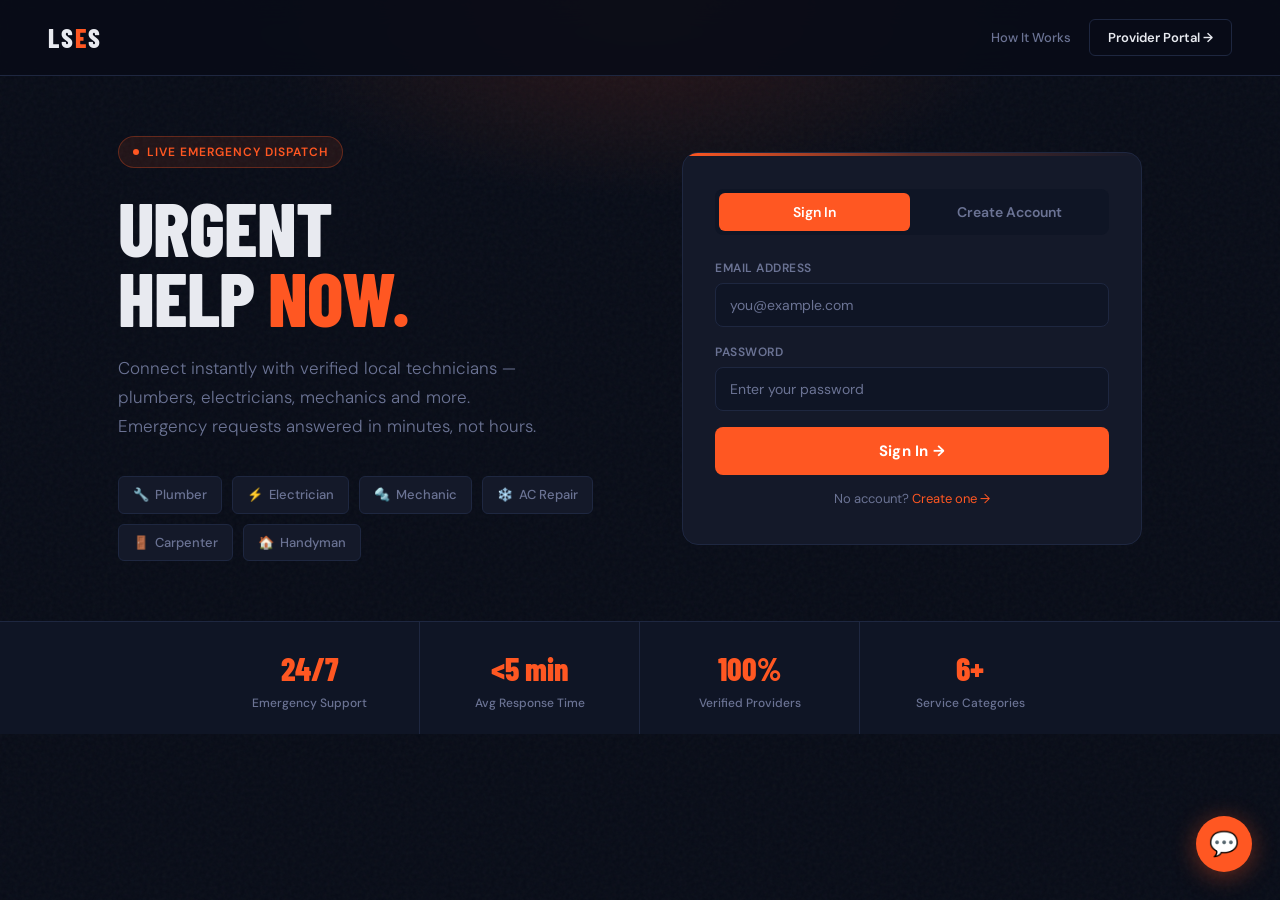
==== frontend/emergency.html @ 296aa140 "Initial commit -LSES project" ====
<!DOCTYPE html>
<html lang="en">
<head>
<meta charset="UTF-8"/>
<meta name="viewport" content="width=device-width, initial-scale=1.0"/>
<title>Emergency Request — LSES</title>
<link rel="stylesheet" href="css/style.css"/>
</head>
<body>
<div class="glow-orange"></div>
<div id="toast-container"></div>

<!-- NAV -->
<nav class="navbar">
  <a href="index.html" class="logo">LS<span>E</span>S</a>
  <div class="nav-links">
    <div class="user-chip">
      <div class="user-avatar" id="user-avatar">U</div>
      <span id="user-name-display">User</span>
      <button class="logout-btn" onclick="logout()">Sign out</button>
    </div>
  </div>
</nav>

<!-- MAIN -->
<div class="page">
  <div class="page-header">
    <div class="page-title">Emergency <span>Dashboard</span></div>
    <div class="page-sub">Submit a new service request or track your existing one in real-time.</div>
  </div>

  <div class="grid-2">

    <!-- ── RAISE REQUEST ── -->
    <div class="card">
      <div class="card-title">
        <div class="card-icon">🚨</div>
        Raise Emergency Request
      </div>

      <div class="form-group">
        <label>Your Name</label>
        <input type="text" id="req-name" placeholder="Full name"/>
      </div>
      <div class="form-group">
        <label>Phone Number</label>
        <input type="tel" id="req-phone" placeholder="10-digit mobile number" maxlength="10"/>
      </div>
      <div class="form-group">
        <label>Service Type</label>
        <select id="req-service">
          <option value="">— Select service needed —</option>
          <option value="Plumber">🔧 Plumber</option>
          <option value="Electrician">⚡ Electrician</option>
          <option value="Mechanic">🔩 Mechanic</option>
          <option value="AC Repair">❄️ AC Repair</option>
          <option value="Carpenter">🚪 Carpenter</option>
          <option value="Handyman">🏠 Handyman</option>
        </select>
      </div>
      <div class="form-group">
        <label>Problem Description</label>
        <textarea id="req-desc" placeholder="Briefly describe the issue — e.g. water pipe burst in kitchen, no power in 2 rooms…"></textarea>
      </div>
      <button class="btn btn-orange btn-full btn-lg" id="btn-submit" onclick="submitRequest()">
        🚨 Submit Emergency Request
      </button>

      <div style="margin-top:16px;padding:12px;background:rgba(255,214,0,.07);border:1px solid rgba(255,214,0,.2);border-radius:8px;font-size:13px;color:var(--yellow);">
        ⚠️ One active request allowed at a time. Previous request must be completed first.
      </div>
    </div>

    <!-- ── TRACK REQUEST ── -->
    <div class="card blue-top">
      <div class="card-title">
        <div class="card-icon blue-icon">📍</div>
        Track Your Request
      </div>

      <p style="font-size:14px;color:var(--muted);margin-bottom:18px;line-height:1.6;">
        Enter your registered phone number to see the live status of your latest emergency request.
      </p>

      <div class="form-group">
        <label>Phone Number</label>
        <input type="tel" id="track-phone" class="blue-focus" placeholder="Your 10-digit number" maxlength="10"/>
      </div>
      <button class="btn btn-ghost blue-ghost btn-full btn-lg" id="btn-track" onclick="trackRequest()">
        🔍 Track Status
      </button>

      <!-- Result -->
      <div id="track-result" style="margin-top:22px;display:none;">
        <div style="background:var(--surface);border:1px solid var(--border);border-radius:10px;padding:20px;">

          <div style="display:flex;justify-content:space-between;align-items:flex-start;margin-bottom:16px;">
            <div>
              <div style="font-size:12px;color:var(--muted);margin-bottom:4px;text-transform:uppercase;letter-spacing:.5px;">Request ID</div>
              <div style="font-size:20px;font-weight:700;" id="tr-id">#—</div>
            </div>
            <div class="badge badge-pending" id="tr-badge">
              <span class="badge-dot"></span>—
            </div>
          </div>

          <div class="info-row">
            <span class="info-lbl">Service Type</span>
            <span class="info-val" id="tr-service">—</span>
          </div>
          <div class="info-row">
            <span class="info-lbl">Submitted At</span>
            <span class="info-val" id="tr-time">—</span>
          </div>
          <div class="info-row" id="tr-provider-row" style="display:none;">
            <span class="info-lbl">Assigned Provider</span>
            <span class="info-val" id="tr-provider">—</span>
          </div>
          <div class="info-row" id="tr-completed-row" style="display:none;">
            <span class="info-lbl">Completed At</span>
            <span class="info-val" id="tr-completed">—</span>
          </div>
          <div style="font-size:13px;color:var(--muted);margin-top:10px;line-height:1.5;" id="tr-desc">—</div>

          <!-- Timeline -->
          <div class="timeline" id="tr-timeline"></div>
        </div>
      </div>
    </div>

  </div>
</div>

<!-- CHATBOT -->
<button id="chat-fab" onclick="toggleChat()" title="Need help? Chat with ServiceBot">💬</button>
<div id="chat-window">
  <div class="chat-header">
    <div class="chat-header-title">🤖 ServiceBot</div>
    <button class="chat-close" onclick="toggleChat()">✕</button>
  </div>
  <div class="chat-messages" id="chat-messages"></div>
  <div class="chat-input-row">
    <input type="text" id="chat-input" placeholder="Ask me anything…"/>
    <button class="chat-send" onclick="sendMessage()">➤</button>
  </div>
</div>

<script src="js/emergency.js"></script>
<script src="js/chatbot.js"></script>
</body>
</html>
---- frontend/css/style.css ----
/* ============================================================
   LOCAL SERVICE EMERGENCY SYSTEM — style.css
   Shared styles for index.html, emergency.html, provider.html
   ============================================================ */
@import url('https://fonts.googleapis.com/css2?family=Barlow+Condensed:wght@400;600;700;800&family=DM+Sans:wght@300;400;500;600&display=swap');

/* ── CSS VARIABLES ─────────────────────────────────────────── */
:root {
  --bg:       #080C17;
  --surface:  #0F1525;
  --card:     #141929;
  --border:   #1E2740;
  --orange:   #FF5722;
  --orange2:  #FF7043;
  --blue:     #2979FF;
  --blue2:    #448AFF;
  --green:    #00E676;
  --yellow:   #FFD600;
  --red:      #FF1744;
  --text:     #E8EAF0;
  --muted:    #6B7394;
  --font-head:'Barlow Condensed', sans-serif;
  --font-body:'DM Sans', sans-serif;
  --radius:   12px;
  --tr:       0.2s ease;
}

/* ── RESET ─────────────────────────────────────────────────── */
*, *::before, *::after { margin:0; padding:0; box-sizing:border-box; }
html { scroll-behavior: smooth; }
body {
  background: var(--bg); color: var(--text);
  font-family: var(--font-body); min-height: 100vh; line-height: 1.5;
}
/* Noise texture overlay */
body::before {
  content: ''; position: fixed; inset: 0;
  background-image: url("data:image/svg+xml,%3Csvg viewBox='0 0 256 256' xmlns='http://www.w3.org/2000/svg'%3E%3Cfilter id='n'%3E%3CfeTurbulence type='fractalNoise' baseFrequency='0.9' numOctaves='4' stitchTiles='stitch'/%3E%3C/filter%3E%3Crect width='100%25' height='100%25' filter='url(%23n)' opacity='0.04'/%3E%3C/svg%3E");
  pointer-events: none; z-index: 0;
}

/* ── GLOW EFFECTS ──────────────────────────────────────────── */
.glow-orange {
  position: fixed; top: -200px; left: 50%; transform: translateX(-50%);
  width: 800px; height: 400px;
  background: radial-gradient(ellipse, rgba(255,87,34,.15) 0%, transparent 70%);
  pointer-events: none; z-index: 0;
}
.glow-blue {
  position: fixed; top: -200px; right: -100px;
  width: 600px; height: 400px;
  background: radial-gradient(ellipse, rgba(41,121,255,.12) 0%, transparent 70%);
  pointer-events: none; z-index: 0;
}

/* ── NAVBAR ────────────────────────────────────────────────── */
.navbar {
  position: sticky; top: 0; z-index: 100;
  display: flex; align-items: center; justify-content: space-between;
  padding: 18px 48px;
  border-bottom: 1px solid var(--border);
  background: rgba(8,12,23,.88);
  backdrop-filter: blur(14px);
}
.logo {
  font-family: var(--font-head); font-size: 26px;
  font-weight: 800; letter-spacing: 2px;
  color: var(--text); text-decoration: none;
}
.logo span { color: var(--orange); }
.nav-links { display: flex; align-items: center; gap: 18px; }
.nav-link {
  font-size: 13px; font-weight: 500; color: var(--muted);
  text-decoration: none; transition: color var(--tr);
}
.nav-link:hover { color: var(--text); }
.nav-btn {
  background: transparent; border: 1px solid var(--border);
  color: var(--text); padding: 8px 18px; border-radius: 6px;
  font-size: 13px; font-weight: 600; cursor: pointer;
  text-decoration: none; font-family: var(--font-body);
  transition: all var(--tr); display: inline-block;
}
.nav-btn:hover      { border-color: var(--orange); color: var(--orange); }
.nav-btn.blue:hover { border-color: var(--blue);   color: var(--blue);   }

/* User / Provider chip */
.user-chip {
  display: flex; align-items: center; gap: 10px;
  background: var(--card); border: 1px solid var(--border);
  border-radius: 8px; padding: 8px 14px; font-size: 14px;
}
.user-avatar {
  width: 28px; height: 28px; border-radius: 50%;
  background: var(--orange); display: flex; align-items: center;
  justify-content: center; font-size: 12px; font-weight: 700;
  color: #fff; flex-shrink: 0;
}
.user-avatar.blue-av { background: var(--blue); }
.avail-dot {
  width: 8px; height: 8px; border-radius: 50%;
  background: var(--green); box-shadow: 0 0 6px var(--green); flex-shrink: 0;
}
.avail-dot.busy { background: var(--orange); box-shadow: 0 0 6px var(--orange); }
.avail-label { font-size: 12px; font-weight: 600; letter-spacing: .5px; color: var(--green); }
.avail-label.busy { color: var(--orange); }
.logout-btn {
  background: transparent; border: none; color: var(--muted);
  cursor: pointer; font-size: 13px; font-family: var(--font-body);
  transition: color var(--tr); padding: 0 0 0 8px;
}
.logout-btn:hover { color: var(--red); }

/* ── PAGE WRAPPER ──────────────────────────────────────────── */
.page { position: relative; z-index: 1; max-width: 1140px; margin: 0 auto; padding: 40px 48px; }
.page-header { margin-bottom: 36px; }
.page-title { font-family: var(--font-head); font-size: 44px; font-weight: 800; letter-spacing: -.5px; }
.page-title span { color: var(--orange); }
.page-title.blue-accent span { color: var(--blue); }
.page-sub { color: var(--muted); font-size: 15px; margin-top: 6px; }

/* ── CARD ──────────────────────────────────────────────────── */
.card {
  background: var(--card); border: 1px solid var(--border);
  border-radius: var(--radius); padding: 28px;
  position: relative; overflow: hidden;
}
.card::before {
  content: ''; position: absolute; top: 0; left: 0; right: 0; height: 2px;
  background: linear-gradient(90deg, var(--orange), transparent);
}
.card.blue-top::before  { background: linear-gradient(90deg, var(--blue),  transparent); }
.card.green-top::before { background: linear-gradient(90deg, var(--green), transparent); }
.card-title {
  font-family: var(--font-head); font-size: 20px; font-weight: 700;
  letter-spacing: .5px; margin-bottom: 20px;
  display: flex; align-items: center; gap: 10px;
}
.card-icon {
  width: 36px; height: 36px; border-radius: 8px;
  background: rgba(255,87,34,.15); display: flex;
  align-items: center; justify-content: center;
  font-size: 18px; flex-shrink: 0;
}
.card-icon.blue-icon { background: rgba(41,121,255,.15); }

/* ── GRID LAYOUTS ──────────────────────────────────────────── */
.grid-2    { display: grid; grid-template-columns: 1fr 1fr; gap: 28px; }
.grid-3    { display: grid; grid-template-columns: 1fr 1fr 1fr; gap: 20px; }
.grid-4    { display: grid; grid-template-columns: repeat(4,1fr); gap: 16px; }
.grid-auto { display: grid; grid-template-columns: repeat(auto-fill, minmax(320px,1fr)); gap: 20px; }

/* ── FORM ELEMENTS ─────────────────────────────────────────── */
.form-group { margin-bottom: 16px; }
.form-row   { display: grid; grid-template-columns: 1fr 1fr; gap: 12px; }
label {
  display: block; font-size: 12px; font-weight: 600;
  color: var(--muted); letter-spacing: .5px;
  text-transform: uppercase; margin-bottom: 6px;
}
input, select, textarea {
  width: 100%; background: var(--surface);
  border: 1px solid var(--border); border-radius: 8px;
  padding: 12px 14px; color: var(--text); font-size: 14px;
  font-family: var(--font-body); outline: none;
  transition: border-color var(--tr);
  appearance: none; -webkit-appearance: none;
}
input:focus, select:focus, textarea:focus        { border-color: var(--orange); }
input.blue-focus:focus, select.blue-focus:focus  { border-color: var(--blue);   }
input::placeholder, textarea::placeholder        { color: var(--muted); }
select option { background: var(--card); }
textarea      { resize: vertical; min-height: 90px; }

/* ── BUTTONS ───────────────────────────────────────────────── */
.btn {
  display: inline-flex; align-items: center; justify-content: center; gap: 6px;
  border: none; border-radius: 8px; padding: 12px 22px;
  font-size: 14px; font-weight: 700; cursor: pointer;
  font-family: var(--font-body); transition: all var(--tr);
  text-decoration: none; letter-spacing: .2px; white-space: nowrap;
}
.btn:disabled { opacity: .5; cursor: not-allowed; transform: none !important; }
.btn-orange { background: var(--orange); color: #fff; }
.btn-orange:hover { background: var(--orange2); transform: translateY(-1px); }
.btn-blue   { background: var(--blue);   color: #fff; }
.btn-blue:hover   { background: var(--blue2);   transform: translateY(-1px); }
.btn-green  { background: var(--green);  color: #000; }
.btn-green:hover  { background: #69F0AE;           transform: translateY(-1px); }
.btn-ghost  { background: transparent; border: 1px solid var(--border); color: var(--text); }
.btn-ghost:hover  { border-color: var(--orange); background: rgba(255,87,34,.06); transform: translateY(-1px); }
.btn-ghost.blue-ghost:hover { border-color: var(--blue); background: rgba(41,121,255,.06); }
.btn-full { width: 100%; }
.btn-lg   { padding: 14px 28px; font-size: 15px; }

/* ── TABS ──────────────────────────────────────────────────── */
.tabs {
  display: flex; gap: 4px; margin-bottom: 24px;
  background: var(--surface); border-radius: 8px; padding: 4px;
}
.tab {
  flex: 1; padding: 10px; border: none; background: transparent;
  border-radius: 6px; font-size: 14px; font-weight: 600;
  color: var(--muted); cursor: pointer; transition: all var(--tr);
  font-family: var(--font-body);
}
.tab.active.orange-tab { background: var(--orange); color: #fff; }
.tab.active.blue-tab   { background: var(--blue);   color: #fff; }
.tab-panel        { display: none; }
.tab-panel.active { display: block; }

/* ── STATUS BADGES ─────────────────────────────────────────── */
.badge {
  display: inline-flex; align-items: center; gap: 6px;
  padding: 5px 12px; border-radius: 100px;
  font-size: 12px; font-weight: 700; letter-spacing: .5px; text-transform: uppercase;
}
.badge-dot { width: 6px; height: 6px; border-radius: 50%; background: currentColor; }
.badge-pending  { background: rgba(255,214,0,.15); color: var(--yellow); border: 1px solid rgba(255,214,0,.3); }
.badge-assigned { background: rgba(41,121,255,.15); color: #64B5F6;      border: 1px solid rgba(41,121,255,.3); }
.badge-completed{ background: rgba(0,230,118,.15);  color: var(--green); border: 1px solid rgba(0,230,118,.3); }
.badge-live     { background: rgba(255,87,34,.1);   color: var(--orange);border: 1px solid rgba(255,87,34,.3); }

/* ── STAT CARDS ────────────────────────────────────────────── */
.stat-card {
  background: var(--card); border: 1px solid var(--border);
  border-radius: var(--radius); padding: 20px;
  position: relative; overflow: hidden;
}
.stat-card::after { content: ''; position: absolute; bottom: 0; left: 0; right: 0; height: 2px; }
.stat-card.s-green::after  { background: var(--green);  }
.stat-card.s-orange::after { background: var(--orange); }
.stat-card.s-blue::after   { background: var(--blue);   }
.stat-card.s-yellow::after { background: var(--yellow); }
.stat-icon  { font-size: 24px; margin-bottom: 10px; }
.stat-num   { font-family: var(--font-head); font-size: 36px; font-weight: 800; line-height: 1; }
.stat-num.green  { color: var(--green);  }
.stat-num.orange { color: var(--orange); }
.stat-num.blue   { color: var(--blue);   }
.stat-num.yellow { color: var(--yellow); }
.stat-label { font-size: 12px; color: var(--muted); margin-top: 4px; font-weight: 500; }

/* ── INFO ROW ──────────────────────────────────────────────── */
.info-row {
  display: flex; justify-content: space-between; align-items: center;
  font-size: 14px; margin-bottom: 10px; padding-bottom: 10px;
  border-bottom: 1px solid var(--border);
}
.info-row:last-child { border-bottom: none; margin-bottom: 0; padding-bottom: 0; }
.info-lbl { color: var(--muted); }
.info-val  { font-weight: 600; }

/* ── TIMELINE ──────────────────────────────────────────────── */
.timeline { margin-top: 16px; padding-top: 16px; border-top: 1px solid var(--border); }
.tl-step  { display: flex; gap: 12px; margin-bottom: 14px; align-items: flex-start; }
.tl-dot   {
  width: 12px; height: 12px; border-radius: 50%; margin-top: 3px; flex-shrink: 0;
  border: 2px solid var(--border); background: var(--card);
}
.tl-dot.done   { background: var(--green);  border-color: var(--green); }
.tl-dot.active { background: var(--orange); border-color: var(--orange); box-shadow: 0 0 8px var(--orange); }
.tl-lbl { font-size: 14px; font-weight: 500; }
.tl-sub { font-size: 12px; color: var(--muted); margin-top: 2px; }

/* ── JOB CARD ──────────────────────────────────────────────── */
.job-card {
  background: var(--card); border: 1px solid var(--border);
  border-radius: var(--radius); padding: 20px;
  transition: border-color var(--tr), transform .15s;
  position: relative; overflow: hidden;
}
.job-card:hover { border-color: var(--blue); transform: translateY(-2px); }
.job-card::before {
  content: ''; position: absolute; top: 0; left: 0; right: 0; height: 2px;
  background: linear-gradient(90deg, var(--blue), transparent);
  opacity: 0; transition: opacity var(--tr);
}
.job-card:hover::before { opacity: 1; }
.job-header       { display: flex; justify-content: space-between; align-items: flex-start; margin-bottom: 12px; }
.job-id-lbl       { font-size: 12px; color: var(--muted); font-weight: 500; }
.job-service-chip { background: rgba(41,121,255,.15); color: var(--blue2); padding: 4px 10px; border-radius: 6px; font-size: 12px; font-weight: 600; }
.job-name         { font-size: 17px; font-weight: 700; margin-bottom: 4px; }
.job-phone        { font-size: 13px; color: var(--muted); margin-bottom: 12px; }
.job-desc         {
  font-size: 13px; line-height: 1.6; background: rgba(255,255,255,.03);
  border-radius: 6px; padding: 10px; margin-bottom: 16px;
  border: 1px solid var(--border);
  display: -webkit-box; -webkit-line-clamp: 3; -webkit-box-orient: vertical; overflow: hidden;
}
.job-footer { display: flex; justify-content: space-between; align-items: center; }
.job-time   { font-size: 12px; color: var(--muted); }

/* ── ACTIVE JOB ────────────────────────────────────────────── */
.active-job-card {
  background: linear-gradient(135deg, rgba(255,87,34,.08), rgba(255,87,34,.02));
  border: 1px solid rgba(255,87,34,.4); border-radius: 14px; padding: 24px;
  position: relative; overflow: hidden;
}
.active-job-card::before {
  content: ''; position: absolute; top: 0; left: 0; right: 0; height: 3px;
  background: linear-gradient(90deg, var(--orange), var(--orange2));
}
.aj-header     { display: flex; justify-content: space-between; align-items: flex-start; margin-bottom: 18px; }
.aj-title      { font-family: var(--font-head); font-size: 22px; font-weight: 700; }
.aj-badge      { background: rgba(255,87,34,.2); border: 1px solid rgba(255,87,34,.4); color: var(--orange); padding: 5px 12px; border-radius: 6px; font-size: 12px; font-weight: 700; letter-spacing: .5px; }
.aj-info-grid  { display: grid; grid-template-columns: repeat(3,1fr); gap: 14px; margin-bottom: 18px; }
.aj-info-item  { background: rgba(255,255,255,.03); border-radius: 8px; padding: 12px; border: 1px solid var(--border); }
.aj-info-lbl   { font-size: 11px; color: var(--muted); text-transform: uppercase; letter-spacing: .5px; margin-bottom: 4px; }
.aj-info-val   { font-size: 15px; font-weight: 600; }
.aj-desc       { background: rgba(0,0,0,.2); border: 1px solid var(--border); border-radius: 8px; padding: 12px; font-size: 14px; line-height: 1.6; margin-bottom: 18px; }

/* ── REFRESH BAR ───────────────────────────────────────────── */
.refresh-bar {
  position: relative; z-index: 10;
  background: var(--surface); border-bottom: 1px solid var(--border);
  padding: 10px 48px; display: flex; align-items: center; gap: 10px;
  font-size: 12px; color: var(--muted);
}
.refresh-pulse { width: 6px; height: 6px; border-radius: 50%; background: var(--green); animation: blink 2s infinite; }
@keyframes blink { 0%,100%{opacity:1;} 50%{opacity:.2;} }
#countdown { font-weight: 700; color: var(--text); }

/* ── EMPTY STATE ───────────────────────────────────────────── */
.empty-state  { grid-column: 1/-1; text-align: center; padding: 60px 24px; color: var(--muted); }
.empty-icon   { font-size: 48px; margin-bottom: 12px; }
.empty-title  { font-size: 18px; font-weight: 600; margin-bottom: 6px; color: var(--text); }

/* ── TOAST ─────────────────────────────────────────────────── */
#toast-container {
  position: fixed; top: 24px; right: 24px; z-index: 9999;
  display: flex; flex-direction: column; gap: 10px;
}
.toast {
  background: var(--card); border: 1px solid var(--border);
  border-radius: 10px; padding: 14px 18px;
  font-size: 14px; font-weight: 500; min-width: 280px; max-width: 360px;
  display: flex; align-items: center; gap: 10px;
  animation: slideIn .3s ease; box-shadow: 0 8px 32px rgba(0,0,0,.4);
}
.toast.success { border-left: 3px solid var(--green); }
.toast.error   { border-left: 3px solid var(--red);   }
.toast.info    { border-left: 3px solid var(--blue);  }
.toast-icon { font-size: 16px; flex-shrink: 0; }
@keyframes slideIn { from{transform:translateX(120%);opacity:0;} to{transform:translateX(0);opacity:1;} }

/* ── AUTH CARD ─────────────────────────────────────────────── */
.auth-card {
  background: var(--card); border: 1px solid var(--border);
  border-radius: 16px; padding: 36px 32px;
  width: 100%; max-width: 460px;
  position: relative; overflow: hidden;
}
.auth-card.orange-card::before {
  content: ''; position: absolute; top: 0; left: 0; right: 0; height: 3px;
  background: linear-gradient(90deg, var(--orange), rgba(255,87,34,.3), transparent);
}
.auth-card.blue-card::before {
  content: ''; position: absolute; top: 0; left: 0; right: 0; height: 3px;
  background: linear-gradient(90deg, var(--blue), rgba(41,121,255,.3), transparent);
}

/* ── INDEX HERO ────────────────────────────────────────────── */
.hero-section {
  position: relative; z-index: 1;
  display: grid; grid-template-columns: 1fr 480px;
  gap: 40px; align-items: center;
  max-width: 1140px; margin: 0 auto; padding: 60px 48px;
}
.hero-badge {
  display: inline-flex; align-items: center; gap: 8px;
  background: rgba(255,87,34,.1); border: 1px solid rgba(255,87,34,.3);
  border-radius: 100px; padding: 6px 14px;
  font-size: 12px; font-weight: 600; color: var(--orange);
  letter-spacing: 1px; text-transform: uppercase; margin-bottom: 24px;
}
.badge-pulse { width: 6px; height: 6px; border-radius: 50%; background: var(--orange); animation: pulse 1.5s infinite; }
@keyframes pulse { 0%,100%{opacity:1;transform:scale(1);} 50%{opacity:.5;transform:scale(1.4);} }
.hero-h1 {
  font-family: var(--font-head); font-size: 76px;
  font-weight: 800; line-height: .92; letter-spacing: -1px; margin-bottom: 22px;
}
.hero-h1 .accent { color: var(--orange); }
.hero-sub { font-size: 17px; font-weight: 300; line-height: 1.7; color: var(--muted); max-width: 420px; margin-bottom: 36px; }
.service-chips { display: flex; flex-wrap: wrap; gap: 10px; }
.chip {
  background: var(--card); border: 1px solid var(--border);
  border-radius: 6px; padding: 8px 14px;
  font-size: 13px; font-weight: 500; color: var(--muted);
  display: flex; align-items: center; gap: 6px;
}

/* STATS STRIP */
.stats-strip { position: relative; z-index: 1; border-top: 1px solid var(--border); display: flex; justify-content: center; background: var(--surface); }
.strip-item  { flex: 1; max-width: 220px; padding: 22px 24px; border-right: 1px solid var(--border); text-align: center; }
.strip-item:last-child { border-right: none; }
.strip-num { font-family: var(--font-head); font-size: 32px; font-weight: 800; color: var(--orange); }
.strip-lbl { font-size: 12px; color: var(--muted); font-weight: 500; margin-top: 2px; }

/* ── CHATBOT WIDGET ────────────────────────────────────────── */
#chat-fab {
  position: fixed; bottom: 28px; right: 28px; z-index: 5000;
  width: 56px; height: 56px; border-radius: 50%;
  background: var(--orange); border: none; cursor: pointer;
  font-size: 24px; display: flex; align-items: center; justify-content: center;
  box-shadow: 0 4px 24px rgba(255,87,34,.4);
  transition: transform .2s, box-shadow .2s;
}
#chat-fab:hover { transform: scale(1.1); box-shadow: 0 6px 32px rgba(255,87,34,.5); }
#chat-window {
  position: fixed; bottom: 96px; right: 28px; z-index: 5000;
  width: 340px; height: 460px;
  background: var(--card); border: 1px solid var(--border);
  border-radius: 16px; display: none; flex-direction: column;
  box-shadow: 0 16px 48px rgba(0,0,0,.5); overflow: hidden;
}
#chat-window.open { display: flex; animation: chatPop .25s ease; }
@keyframes chatPop { from{opacity:0;transform:scale(.9) translateY(20px);} to{opacity:1;transform:scale(1) translateY(0);} }
.chat-header { background: var(--orange); padding: 14px 18px; display: flex; align-items: center; justify-content: space-between; }
.chat-header-title { font-weight: 700; font-size: 15px; color: #fff; display: flex; align-items: center; gap: 8px; }
.chat-close { background: none; border: none; color: #fff; font-size: 20px; cursor: pointer; line-height: 1; }
.chat-messages { flex: 1; overflow-y: auto; padding: 14px; display: flex; flex-direction: column; gap: 10px; }
.chat-messages::-webkit-scrollbar { width: 4px; }
.chat-messages::-webkit-scrollbar-thumb { background: var(--border); border-radius: 4px; }
.msg { max-width: 82%; padding: 10px 14px; border-radius: 12px; font-size: 13px; line-height: 1.5; }
.msg.bot  { background: var(--surface); border: 1px solid var(--border); align-self: flex-start; border-bottom-left-radius: 4px; }
.msg.user { background: var(--orange); color: #fff; align-self: flex-end; border-bottom-right-radius: 4px; }
.chat-input-row { display: flex; gap: 8px; padding: 12px; border-top: 1px solid var(--border); }
#chat-input {
  flex: 1; background: var(--surface); border: 1px solid var(--border);
  border-radius: 8px; padding: 10px 12px; color: var(--text);
  font-size: 13px; font-family: var(--font-body); outline: none;
}
#chat-input:focus { border-color: var(--orange); }
.chat-send { background: var(--orange); border: none; border-radius: 8px; padding: 10px 14px; color: #fff; font-size: 14px; cursor: pointer; transition: background var(--tr); }
.chat-send:hover { background: var(--orange2); }

/* ── SCROLLBAR ─────────────────────────────────────────────── */
::-webkit-scrollbar { width: 6px; }
::-webkit-scrollbar-track { background: var(--bg); }
::-webkit-scrollbar-thumb { background: var(--border); border-radius: 4px; }
::-webkit-scrollbar-thumb:hover { background: var(--muted); }

/* ── RESPONSIVE ────────────────────────────────────────────── */
@media (max-width: 1000px) {
  .hero-section { grid-template-columns: 1fr; padding: 40px 24px; }
  .hero-h1 { font-size: 56px; }
  .auth-card { max-width: 100%; }
}
@media (max-width: 768px) {
  .navbar { padding: 16px 20px; }
  .page   { padding: 24px 20px; }
  .grid-2, .grid-3, .grid-4 { grid-template-columns: 1fr; }
  .aj-info-grid { grid-template-columns: 1fr 1fr; }
  .refresh-bar  { padding: 10px 20px; }
  .form-row     { grid-template-columns: 1fr; }
  .hero-section { padding: 32px 20px; }
  #chat-window  { width: calc(100vw - 32px); right: 16px; }
}
@media (max-width: 480px) {
  .hero-h1 { font-size: 44px; }
  .stats-strip { flex-wrap: wrap; }
  .strip-item  { max-width: 50%; }
}
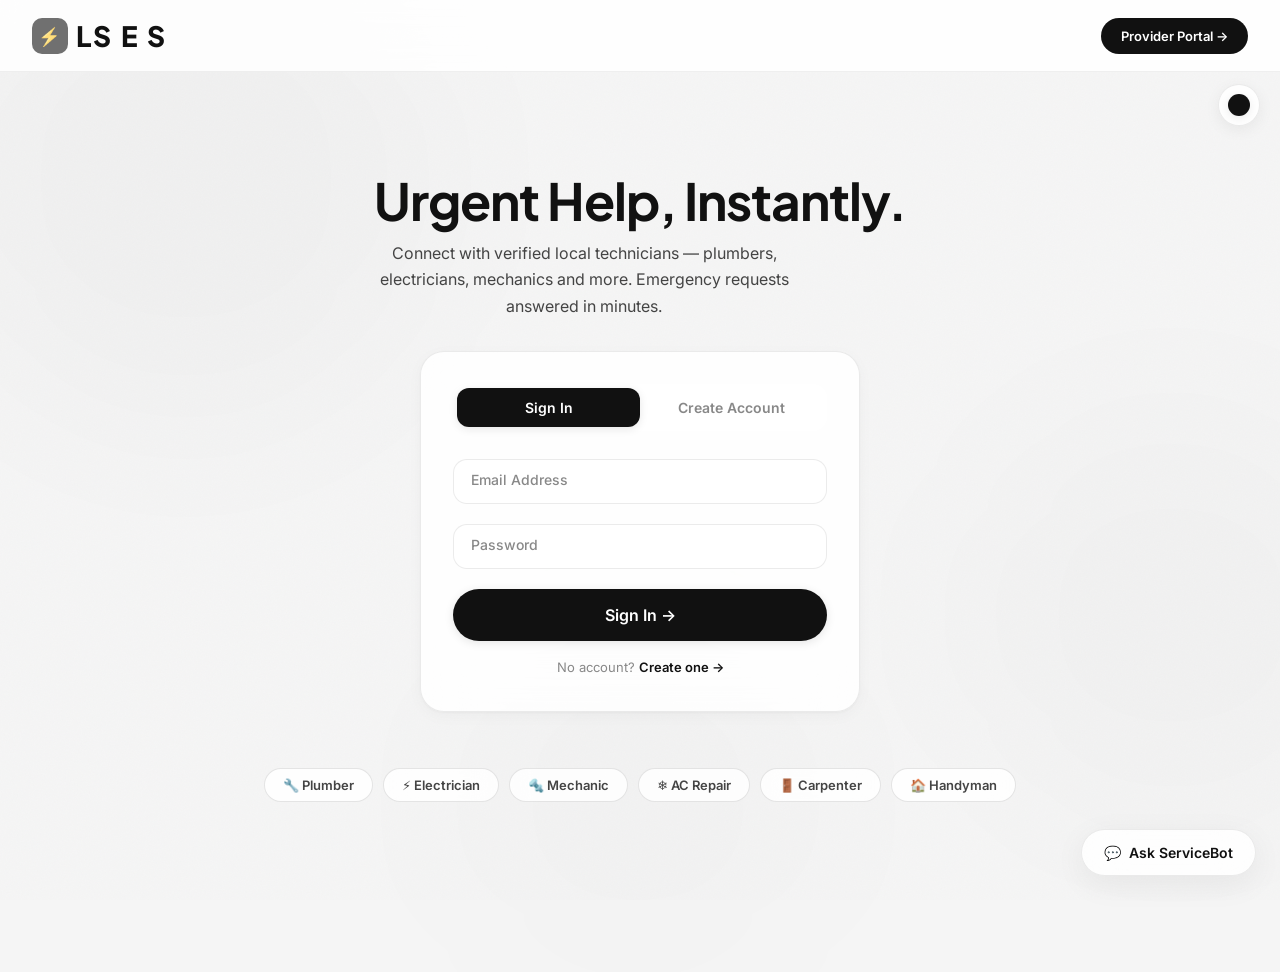
==== commit 5a9f1c81: "change db" ====
--- a/frontend/emergency.html
+++ b/frontend/emergency.html
@@ -1,141 +1,311 @@
 <!DOCTYPE html>
-<html lang="en">
+<html lang="en" data-theme="light-minimal">
 <head>
 <meta charset="UTF-8"/>
 <meta name="viewport" content="width=device-width, initial-scale=1.0"/>
-<title>Emergency Request — LSES</title>
+<title>Dashboard — LSES</title>
 <link rel="stylesheet" href="css/style.css"/>
+<script>(function(){var t=localStorage.getItem('lses_theme');if(t)document.documentElement.setAttribute('data-theme',t);else localStorage.setItem('lses_theme','light-minimal')})()</script>
 </head>
 <body>
-<div class="glow-orange"></div>
+<div class="orb orb-1"></div><div class="orb orb-2"></div><div class="orb orb-3"></div>
 <div id="toast-container"></div>
 
-<!-- NAV -->
+<!-- Theme Switcher -->
+<div class="theme-switcher">
+  <button class="theme-toggle" onclick="toggleThemePicker()" title="Change Theme"><span class="theme-toggle-dot"></span></button>
+  <div class="theme-picker" id="theme-picker">
+    <button class="theme-dot" onclick="setTheme('light-minimal')" title="Light Minimal" style="background:#f5f5f5;border:2px solid rgba(0,0,0,0.15)"></button>
+    <button class="theme-dot" onclick="setTheme('noir-glass')" title="Noir Glass" style="background:linear-gradient(135deg,#0a0a0a,#333)"></button>
+    <button class="theme-dot" onclick="setTheme('arctic-light')" title="Arctic Light" style="background:#007AFF"></button>
+    <button class="theme-dot" onclick="setTheme('rose-quartz')" title="Rose Quartz" style="background:#FF2D55"></button>
+    <button class="theme-dot" onclick="setTheme('mint-fresh')" title="Mint Fresh" style="background:#30D158"></button>
+    <button class="theme-dot" onclick="setTheme('golden-hour')" title="Golden Hour" style="background:#FF9F0A"></button>
+    <button class="theme-dot" onclick="setTheme('lavender-mist')" title="Lavender Mist" style="background:#BF5AF2"></button>
+    <button class="theme-dot" onclick="setTheme('pearl-white')" title="Pearl White" style="background:#5AC8FA"></button>
+    <button class="theme-dot" onclick="setTheme('midnight-pro')" title="Midnight Pro" style="background:linear-gradient(135deg,#0a0a0f,#0A84FF)"></button>
+    <button class="theme-dot" onclick="setTheme('space-indigo')" title="Space Indigo" style="background:linear-gradient(135deg,#0d0d1a,#5E5CE6)"></button>
+    <button class="theme-dot" onclick="setTheme('crystal-clear')" title="Crystal Clear" style="background:linear-gradient(135deg,#e8efff,#f5e8ff,#e8fff5)"></button>
+  </div>
+</div>
+
+<!-- Navbar -->
 <nav class="navbar">
-  <a href="index.html" class="logo">LS<span>E</span>S</a>
+  <a href="index.html" class="logo"><span class="logo-icon">⚡</span> LS<span>E</span>S</a>
   <div class="nav-links">
     <div class="user-chip">
       <div class="user-avatar" id="user-avatar">U</div>
-      <span id="user-name-display">User</span>
+      <span class="user-name" id="user-name-display">User</span>
       <button class="logout-btn" onclick="logout()">Sign out</button>
     </div>
   </div>
 </nav>
 
-<!-- MAIN -->
-<div class="page">
-  <div class="page-header">
-    <div class="page-title">Emergency <span>Dashboard</span></div>
-    <div class="page-sub">Submit a new service request or track your existing one in real-time.</div>
-  </div>
-
-  <div class="grid-2">
-
-    <!-- ── RAISE REQUEST ── -->
-    <div class="card">
-      <div class="card-title">
-        <div class="card-icon">🚨</div>
-        Raise Emergency Request
+<!-- Main Content -->
+<div class="page-wrap">
+  <div class="container">
+    <div class="page-header anim-up">
+      <div class="page-title">Service <span>Dashboard</span></div>
+      <div class="page-sub">Browse providers, book services, and track your requests.</div>
+    </div>
+
+    <!-- ── TAB NAVIGATION ── -->
+    <div class="dash-tabs anim-up anim-up-1">
+      <button class="dash-tab active" onclick="switchDashTab('providers')" id="dtab-providers">🔍 Find Providers</button>
+      <button class="dash-tab" onclick="switchDashTab('booking')" id="dtab-booking">📋 Book Service</button>
+      <button class="dash-tab" onclick="switchDashTab('history')" id="dtab-history">📜 My Bookings</button>
+      <button class="dash-tab" onclick="switchDashTab('track')" id="dtab-track">📍 Track</button>
+    </div>
+
+    <!-- ══════ PROVIDERS TAB ══════ -->
+    <div class="dash-panel active" id="dpanel-providers">
+      <div class="glass glass-pad anim-up anim-up-2">
+        <div class="card-title">
+          <div class="card-icon">🔍</div>
+          Browse Service Providers
+        </div>
+
+        <!-- Filters -->
+        <div class="filter-bar">
+          <div class="form-field" style="margin-bottom:0;flex:1;min-width:160px">
+            <select id="filter-service" onchange="loadProviders()">
+              <option value="">All Services</option>
+              <option value="Plumber">🔧 Plumber</option>
+              <option value="Electrician">⚡ Electrician</option>
+              <option value="Mechanic">🔩 Mechanic</option>
+              <option value="AC Repair">❄️ AC Repair</option>
+              <option value="Carpenter">🚪 Carpenter</option>
+              <option value="Handyman">🏠 Handyman</option>
+            </select>
+            <label>Filter by Service</label>
+          </div>
+          <div class="form-field" style="margin-bottom:0;flex:1;min-width:120px">
+            <select id="filter-sort" onchange="loadProviders()">
+              <option value="nearest">📍 Nearest First</option>
+              <option value="price">💰 Lowest Price</option>
+              <option value="rating">⭐ Highest Rating</option>
+            </select>
+            <label>Sort By</label>
+          </div>
+          <div class="form-field" style="margin-bottom:0;flex:1;min-width:120px">
+            <input type="number" id="filter-max-price" placeholder=" " onchange="loadProviders()" min="0"/>
+            <label>Max Price (₹)</label>
+          </div>
+          <button class="btn btn-ghost btn-sm" onclick="detectUserLocation()" title="Detect my location">📍 My Location</button>
+        </div>
+
+        <div id="location-info" style="font-size:12px;color:var(--text-3);margin:8px 0"></div>
+
+        <!-- Provider Cards -->
+        <div id="provider-list" class="provider-results" style="margin-top:16px">
+          <div class="empty-state">
+            <div class="empty-icon">⏳</div>
+            <div class="empty-title">Loading providers…</div>
+          </div>
+        </div>
       </div>
-
-      <div class="form-group">
-        <label>Your Name</label>
-        <input type="text" id="req-name" placeholder="Full name"/>
+    </div>
+
+    <!-- ══════ BOOKING TAB ══════ -->
+    <div class="dash-panel" id="dpanel-booking">
+      <div class="booking-shell">
+        <!-- Booking Form -->
+        <div class="glass glass-pad anim-up anim-up-1">
+          <div class="card-title">
+            <div class="card-icon">📋</div>
+            Book a Service
+          </div>
+
+          <!-- Selected Provider Preview -->
+          <div id="selected-provider-card" style="display:none;margin-bottom:20px">
+            <div class="selected-provider-card glass-sm" style="padding:16px;border-radius:var(--radius-md);background:var(--input-bg);border:2px solid var(--accent)">
+              <div style="display:flex;align-items:center;gap:12px;margin-bottom:10px">
+                <div id="sel-prov-avatar" style="width:48px;height:48px;border-radius:50%;background:var(--accent);color:#fff;display:flex;align-items:center;justify-content:center;font-weight:700;font-size:18px;overflow:hidden">P</div>
+                <div>
+                  <div id="sel-prov-name" style="font-weight:700;font-size:16px;color:var(--text-1)">—</div>
+                  <div id="sel-prov-meta" style="font-size:13px;color:var(--text-3)">—</div>
+                </div>
+                <button class="btn btn-ghost btn-sm" style="margin-left:auto" onclick="clearSelectedProvider()">✕ Change</button>
+              </div>
+            </div>
+          </div>
+          <div id="no-provider-msg" class="warning-box" style="margin-bottom:20px">
+            ⚠️ Please select a provider from the "Find Providers" tab first.
+          </div>
+
+          <div class="form-row">
+            <div class="form-field">
+              <input type="text" id="book-name" placeholder=" "/>
+              <label>Your Name</label>
+            </div>
+            <div class="form-field">
+              <input type="tel" id="book-phone" placeholder=" " maxlength="10"/>
+              <label>Phone Number</label>
+            </div>
+          </div>
+          <div class="form-field">
+            <input type="text" id="book-address" placeholder=" "/>
+            <label>Service Address</label>
+          </div>
+          <div class="location-panel compact-panel" style="margin-bottom:16px">
+            <span id="book-location-status" style="font-size:12px">Detect your location for better matching</span>
+            <button class="btn btn-ghost btn-sm" type="button" onclick="detectBookingLocation()">📍 Detect</button>
+          </div>
+          <div class="form-row">
+            <div class="form-field">
+              <input type="date" id="book-date" placeholder=" "/>
+              <label>Preferred Date</label>
+            </div>
+            <div class="form-field">
+              <input type="time" id="book-time" placeholder=" "/>
+              <label>Preferred Time</label>
+            </div>
+          </div>
+          <div class="form-field">
+            <textarea id="book-desc" placeholder=" "></textarea>
+            <label>Describe the problem</label>
+          </div>
+
+          <!-- Payment Method -->
+          <div style="margin-bottom:20px">
+            <label style="font-size:11px;font-weight:600;color:var(--text-3);text-transform:uppercase;letter-spacing:.5px;display:block;margin-bottom:10px">Payment Method</label>
+            <div class="chip-grid">
+              <button type="button" class="service-chip selected" data-value="CASH" onclick="selectPaymentMethod(this)"><span class="chip-icon">💵</span> Cash on Service</button>
+              <button type="button" class="service-chip" data-value="ONLINE" onclick="selectPaymentMethod(this)"><span class="chip-icon">💳</span> Online Payment</button>
+            </div>
+          </div>
+
+          <button class="btn btn-emergency btn-full btn-lg" id="btn-book" onclick="submitBooking()" disabled>
+            🚀 Confirm Booking
+          </button>
+        </div>
+
+        <!-- Payment Summary -->
+        <div class="booking-side">
+          <div class="glass glass-pad anim-up anim-up-2">
+            <div class="card-title">
+              <div class="card-icon" style="background:rgba(48,209,88,0.12)">💰</div>
+              Payment Summary
+            </div>
+            <div class="amount-breakdown">
+              <div class="info-row"><span class="info-lbl">Service Charge</span><span class="info-val" id="pay-service">₹0</span></div>
+              <div class="info-row"><span class="info-lbl">Platform Fee</span><span class="info-val" id="pay-platform">₹49</span></div>
+              <div class="info-row" style="border-bottom:none"><span class="info-lbl" style="font-weight:700;color:var(--text-1)">Total Amount</span><span class="info-val total-amount" id="pay-total" style="color:var(--accent);font-weight:800">₹0</span></div>
+            </div>
+            <div class="booking-note" id="pay-note">
+              💡 Select a provider to see the payment breakdown.
+            </div>
+          </div>
+        </div>
       </div>
-      <div class="form-group">
-        <label>Phone Number</label>
-        <input type="tel" id="req-phone" placeholder="10-digit mobile number" maxlength="10"/>
+    </div>
+
+    <!-- ══════ HISTORY TAB ══════ -->
+    <div class="dash-panel" id="dpanel-history">
+      <div class="glass glass-pad anim-up anim-up-1">
+        <div class="card-title">
+          <div class="card-icon" style="background:rgba(90,200,250,0.12)">📜</div>
+          My Booking History
+        </div>
+        <div id="user-history" class="history-list">
+          <div class="empty-state-inline">Loading booking history…</div>
+        </div>
       </div>
-      <div class="form-group">
-        <label>Service Type</label>
-        <select id="req-service">
-          <option value="">— Select service needed —</option>
-          <option value="Plumber">🔧 Plumber</option>
-          <option value="Electrician">⚡ Electrician</option>
-          <option value="Mechanic">🔩 Mechanic</option>
-          <option value="AC Repair">❄️ AC Repair</option>
-          <option value="Carpenter">🚪 Carpenter</option>
-          <option value="Handyman">🏠 Handyman</option>
-        </select>
+    </div>
+
+    <!-- ══════ TRACK TAB ══════ -->
+    <div class="dash-panel" id="dpanel-track">
+      <div class="grid-2">
+        <!-- Track Card -->
+        <div class="glass glass-pad anim-up anim-up-1">
+          <div class="card-title">
+            <div class="card-icon" style="background:rgba(90,200,250,0.12)">📍</div>
+            Track Your Request
+          </div>
+          <p style="font-size:14px;color:var(--text-2);margin-bottom:20px;line-height:1.6">
+            Enter your registered phone number to see the live status of your latest booking.
+          </p>
+          <div class="form-field">
+            <input type="tel" id="track-phone" placeholder=" " maxlength="10"/>
+            <label>Phone Number</label>
+          </div>
+          <button class="btn btn-ghost btn-full btn-lg" id="btn-track" onclick="trackRequest()">
+            🔍 Track Status
+          </button>
+
+          <!-- Track Result -->
+          <div id="track-result" style="margin-top:24px;display:none">
+            <div class="glass glass-sm track-result" style="background:var(--input-bg)">
+              <div class="track-header">
+                <div>
+                  <div class="track-id-label">Request ID</div>
+                  <div class="track-id" id="tr-id">#—</div>
+                </div>
+                <div class="badge badge-pending" id="tr-badge">
+                  <span class="badge-dot"></span>—
+                </div>
+              </div>
+
+              <div class="info-row">
+                <span class="info-lbl">Service Type</span>
+                <span class="info-val" id="tr-service">—</span>
+              </div>
+              <div class="info-row">
+                <span class="info-lbl">Submitted At</span>
+                <span class="info-val" id="tr-time">—</span>
+              </div>
+              <div class="info-row">
+                <span class="info-lbl">Payment</span>
+                <span class="info-val" id="tr-payment">—</span>
+              </div>
+              <div class="info-row" id="tr-provider-row" style="display:none">
+                <span class="info-lbl">Assigned Provider</span>
+                <span class="info-val" id="tr-provider">—</span>
+              </div>
+              <div class="info-row" id="tr-completed-row" style="display:none">
+                <span class="info-lbl">Completed At</span>
+                <span class="info-val" id="tr-completed">—</span>
+              </div>
+              <div style="font-size:13px;color:var(--text-3);margin-top:12px;line-height:1.5;padding:12px;background:var(--glass);border-radius:var(--radius-xs)" id="tr-desc">—</div>
+
+              <!-- Timeline -->
+              <div class="timeline" id="tr-timeline"></div>
+            </div>
+          </div>
+        </div>
+
+        <!-- Quick Info Card -->
+        <div class="glass glass-pad anim-up anim-up-2">
+          <div class="card-title">
+            <div class="card-icon">ℹ️</div>
+            How It Works
+          </div>
+          <div class="timeline">
+            <div class="tl-step">
+              <div class="tl-dot done"></div>
+              <div class="tl-content"><div class="tl-lbl">Browse Providers</div><div class="tl-sub">Find the right service provider near you</div></div>
+            </div>
+            <div class="tl-step">
+              <div class="tl-dot done"></div>
+              <div class="tl-content"><div class="tl-lbl">Book Service</div><div class="tl-sub">Select provider, schedule time, and confirm</div></div>
+            </div>
+            <div class="tl-step">
+              <div class="tl-dot active"></div>
+              <div class="tl-content"><div class="tl-lbl">Pay & Get Service</div><div class="tl-sub">Pay online or cash. Provider arrives at your door</div></div>
+            </div>
+          </div>
+        </div>
       </div>
-      <div class="form-group">
-        <label>Problem Description</label>
-        <textarea id="req-desc" placeholder="Briefly describe the issue — e.g. water pipe burst in kitchen, no power in 2 rooms…"></textarea>
-      </div>
-      <button class="btn btn-orange btn-full btn-lg" id="btn-submit" onclick="submitRequest()">
-        🚨 Submit Emergency Request
-      </button>
-
-      <div style="margin-top:16px;padding:12px;background:rgba(255,214,0,.07);border:1px solid rgba(255,214,0,.2);border-radius:8px;font-size:13px;color:var(--yellow);">
-        ⚠️ One active request allowed at a time. Previous request must be completed first.
-      </div>
-    </div>
-
-    <!-- ── TRACK REQUEST ── -->
-    <div class="card blue-top">
-      <div class="card-title">
-        <div class="card-icon blue-icon">📍</div>
-        Track Your Request
-      </div>
-
-      <p style="font-size:14px;color:var(--muted);margin-bottom:18px;line-height:1.6;">
-        Enter your registered phone number to see the live status of your latest emergency request.
-      </p>
-
-      <div class="form-group">
-        <label>Phone Number</label>
-        <input type="tel" id="track-phone" class="blue-focus" placeholder="Your 10-digit number" maxlength="10"/>
-      </div>
-      <button class="btn btn-ghost blue-ghost btn-full btn-lg" id="btn-track" onclick="trackRequest()">
-        🔍 Track Status
-      </button>
-
-      <!-- Result -->
-      <div id="track-result" style="margin-top:22px;display:none;">
-        <div style="background:var(--surface);border:1px solid var(--border);border-radius:10px;padding:20px;">
-
-          <div style="display:flex;justify-content:space-between;align-items:flex-start;margin-bottom:16px;">
-            <div>
-              <div style="font-size:12px;color:var(--muted);margin-bottom:4px;text-transform:uppercase;letter-spacing:.5px;">Request ID</div>
-              <div style="font-size:20px;font-weight:700;" id="tr-id">#—</div>
-            </div>
-            <div class="badge badge-pending" id="tr-badge">
-              <span class="badge-dot"></span>—
-            </div>
-          </div>
-
-          <div class="info-row">
-            <span class="info-lbl">Service Type</span>
-            <span class="info-val" id="tr-service">—</span>
-          </div>
-          <div class="info-row">
-            <span class="info-lbl">Submitted At</span>
-            <span class="info-val" id="tr-time">—</span>
-          </div>
-          <div class="info-row" id="tr-provider-row" style="display:none;">
-            <span class="info-lbl">Assigned Provider</span>
-            <span class="info-val" id="tr-provider">—</span>
-          </div>
-          <div class="info-row" id="tr-completed-row" style="display:none;">
-            <span class="info-lbl">Completed At</span>
-            <span class="info-val" id="tr-completed">—</span>
-          </div>
-          <div style="font-size:13px;color:var(--muted);margin-top:10px;line-height:1.5;" id="tr-desc">—</div>
-
-          <!-- Timeline -->
-          <div class="timeline" id="tr-timeline"></div>
-        </div>
-      </div>
     </div>
 
   </div>
 </div>
 
-<!-- CHATBOT -->
-<button id="chat-fab" onclick="toggleChat()" title="Need help? Chat with ServiceBot">💬</button>
+<!-- Chatbot -->
+<button id="chat-fab" onclick="toggleChat()"><span>💬</span><span class="fab-text">Ask ServiceBot</span></button>
 <div id="chat-window">
   <div class="chat-header">
-    <div class="chat-header-title">🤖 ServiceBot</div>
+    <div class="chat-header-title"><span class="chat-status"></span> ServiceBot</div>
     <button class="chat-close" onclick="toggleChat()">✕</button>
   </div>
   <div class="chat-messages" id="chat-messages"></div>
@@ -147,5 +317,10 @@
 
 <script src="js/emergency.js"></script>
 <script src="js/chatbot.js"></script>
+<script>
+function toggleThemePicker(){document.getElementById('theme-picker').classList.toggle('open')}
+function setTheme(t){document.documentElement.setAttribute('data-theme',t);localStorage.setItem('lses_theme',t);document.getElementById('theme-picker').classList.remove('open')}
+document.addEventListener('click',e=>{if(!e.target.closest('.theme-switcher'))document.getElementById('theme-picker').classList.remove('open')});
+</script>
 </body>
 </html>
--- a/frontend/css/style.css
+++ b/frontend/css/style.css
@@ -1,463 +1,737 @@
-/* ============================================================
-   LOCAL SERVICE EMERGENCY SYSTEM — style.css
-   Shared styles for index.html, emergency.html, provider.html
-   ============================================================ */
-@import url('https://fonts.googleapis.com/css2?family=Barlow+Condensed:wght@400;600;700;800&family=DM+Sans:wght@300;400;500;600&display=swap');
-
-/* ── CSS VARIABLES ─────────────────────────────────────────── */
-:root {
-  --bg:       #080C17;
-  --surface:  #0F1525;
-  --card:     #141929;
-  --border:   #1E2740;
-  --orange:   #FF5722;
-  --orange2:  #FF7043;
-  --blue:     #2979FF;
-  --blue2:    #448AFF;
-  --green:    #00E676;
-  --yellow:   #FFD600;
-  --red:      #FF1744;
-  --text:     #E8EAF0;
-  --muted:    #6B7394;
-  --font-head:'Barlow Condensed', sans-serif;
-  --font-body:'DM Sans', sans-serif;
-  --radius:   12px;
-  --tr:       0.2s ease;
-}
-
-/* ── RESET ─────────────────────────────────────────────────── */
-*, *::before, *::after { margin:0; padding:0; box-sizing:border-box; }
-html { scroll-behavior: smooth; }
-body {
-  background: var(--bg); color: var(--text);
-  font-family: var(--font-body); min-height: 100vh; line-height: 1.5;
-}
-/* Noise texture overlay */
-body::before {
-  content: ''; position: fixed; inset: 0;
-  background-image: url("data:image/svg+xml,%3Csvg viewBox='0 0 256 256' xmlns='http://www.w3.org/2000/svg'%3E%3Cfilter id='n'%3E%3CfeTurbulence type='fractalNoise' baseFrequency='0.9' numOctaves='4' stitchTiles='stitch'/%3E%3C/filter%3E%3Crect width='100%25' height='100%25' filter='url(%23n)' opacity='0.04'/%3E%3C/svg%3E");
-  pointer-events: none; z-index: 0;
-}
-
-/* ── GLOW EFFECTS ──────────────────────────────────────────── */
-.glow-orange {
-  position: fixed; top: -200px; left: 50%; transform: translateX(-50%);
-  width: 800px; height: 400px;
-  background: radial-gradient(ellipse, rgba(255,87,34,.15) 0%, transparent 70%);
-  pointer-events: none; z-index: 0;
-}
-.glow-blue {
-  position: fixed; top: -200px; right: -100px;
-  width: 600px; height: 400px;
-  background: radial-gradient(ellipse, rgba(41,121,255,.12) 0%, transparent 70%);
-  pointer-events: none; z-index: 0;
-}
-
-/* ── NAVBAR ────────────────────────────────────────────────── */
-.navbar {
-  position: sticky; top: 0; z-index: 100;
-  display: flex; align-items: center; justify-content: space-between;
-  padding: 18px 48px;
-  border-bottom: 1px solid var(--border);
-  background: rgba(8,12,23,.88);
-  backdrop-filter: blur(14px);
-}
-.logo {
-  font-family: var(--font-head); font-size: 26px;
-  font-weight: 800; letter-spacing: 2px;
-  color: var(--text); text-decoration: none;
-}
-.logo span { color: var(--orange); }
-.nav-links { display: flex; align-items: center; gap: 18px; }
-.nav-link {
-  font-size: 13px; font-weight: 500; color: var(--muted);
-  text-decoration: none; transition: color var(--tr);
-}
-.nav-link:hover { color: var(--text); }
-.nav-btn {
-  background: transparent; border: 1px solid var(--border);
-  color: var(--text); padding: 8px 18px; border-radius: 6px;
-  font-size: 13px; font-weight: 600; cursor: pointer;
-  text-decoration: none; font-family: var(--font-body);
-  transition: all var(--tr); display: inline-block;
-}
-.nav-btn:hover      { border-color: var(--orange); color: var(--orange); }
-.nav-btn.blue:hover { border-color: var(--blue);   color: var(--blue);   }
-
-/* User / Provider chip */
-.user-chip {
-  display: flex; align-items: center; gap: 10px;
-  background: var(--card); border: 1px solid var(--border);
-  border-radius: 8px; padding: 8px 14px; font-size: 14px;
-}
-.user-avatar {
-  width: 28px; height: 28px; border-radius: 50%;
-  background: var(--orange); display: flex; align-items: center;
-  justify-content: center; font-size: 12px; font-weight: 700;
-  color: #fff; flex-shrink: 0;
-}
-.user-avatar.blue-av { background: var(--blue); }
-.avail-dot {
-  width: 8px; height: 8px; border-radius: 50%;
-  background: var(--green); box-shadow: 0 0 6px var(--green); flex-shrink: 0;
-}
-.avail-dot.busy { background: var(--orange); box-shadow: 0 0 6px var(--orange); }
-.avail-label { font-size: 12px; font-weight: 600; letter-spacing: .5px; color: var(--green); }
-.avail-label.busy { color: var(--orange); }
-.logout-btn {
-  background: transparent; border: none; color: var(--muted);
-  cursor: pointer; font-size: 13px; font-family: var(--font-body);
-  transition: color var(--tr); padding: 0 0 0 8px;
-}
-.logout-btn:hover { color: var(--red); }
-
-/* ── PAGE WRAPPER ──────────────────────────────────────────── */
-.page { position: relative; z-index: 1; max-width: 1140px; margin: 0 auto; padding: 40px 48px; }
-.page-header { margin-bottom: 36px; }
-.page-title { font-family: var(--font-head); font-size: 44px; font-weight: 800; letter-spacing: -.5px; }
-.page-title span { color: var(--orange); }
-.page-title.blue-accent span { color: var(--blue); }
-.page-sub { color: var(--muted); font-size: 15px; margin-top: 6px; }
-
-/* ── CARD ──────────────────────────────────────────────────── */
-.card {
-  background: var(--card); border: 1px solid var(--border);
-  border-radius: var(--radius); padding: 28px;
-  position: relative; overflow: hidden;
-}
-.card::before {
-  content: ''; position: absolute; top: 0; left: 0; right: 0; height: 2px;
-  background: linear-gradient(90deg, var(--orange), transparent);
-}
-.card.blue-top::before  { background: linear-gradient(90deg, var(--blue),  transparent); }
-.card.green-top::before { background: linear-gradient(90deg, var(--green), transparent); }
-.card-title {
-  font-family: var(--font-head); font-size: 20px; font-weight: 700;
-  letter-spacing: .5px; margin-bottom: 20px;
-  display: flex; align-items: center; gap: 10px;
-}
-.card-icon {
-  width: 36px; height: 36px; border-radius: 8px;
-  background: rgba(255,87,34,.15); display: flex;
-  align-items: center; justify-content: center;
-  font-size: 18px; flex-shrink: 0;
-}
-.card-icon.blue-icon { background: rgba(41,121,255,.15); }
-
-/* ── GRID LAYOUTS ──────────────────────────────────────────── */
-.grid-2    { display: grid; grid-template-columns: 1fr 1fr; gap: 28px; }
-.grid-3    { display: grid; grid-template-columns: 1fr 1fr 1fr; gap: 20px; }
-.grid-4    { display: grid; grid-template-columns: repeat(4,1fr); gap: 16px; }
-.grid-auto { display: grid; grid-template-columns: repeat(auto-fill, minmax(320px,1fr)); gap: 20px; }
-
-/* ── FORM ELEMENTS ─────────────────────────────────────────── */
-.form-group { margin-bottom: 16px; }
-.form-row   { display: grid; grid-template-columns: 1fr 1fr; gap: 12px; }
-label {
-  display: block; font-size: 12px; font-weight: 600;
-  color: var(--muted); letter-spacing: .5px;
-  text-transform: uppercase; margin-bottom: 6px;
-}
-input, select, textarea {
-  width: 100%; background: var(--surface);
-  border: 1px solid var(--border); border-radius: 8px;
-  padding: 12px 14px; color: var(--text); font-size: 14px;
-  font-family: var(--font-body); outline: none;
-  transition: border-color var(--tr);
-  appearance: none; -webkit-appearance: none;
-}
-input:focus, select:focus, textarea:focus        { border-color: var(--orange); }
-input.blue-focus:focus, select.blue-focus:focus  { border-color: var(--blue);   }
-input::placeholder, textarea::placeholder        { color: var(--muted); }
-select option { background: var(--card); }
-textarea      { resize: vertical; min-height: 90px; }
-
-/* ── BUTTONS ───────────────────────────────────────────────── */
-.btn {
-  display: inline-flex; align-items: center; justify-content: center; gap: 6px;
-  border: none; border-radius: 8px; padding: 12px 22px;
-  font-size: 14px; font-weight: 700; cursor: pointer;
-  font-family: var(--font-body); transition: all var(--tr);
-  text-decoration: none; letter-spacing: .2px; white-space: nowrap;
-}
-.btn:disabled { opacity: .5; cursor: not-allowed; transform: none !important; }
-.btn-orange { background: var(--orange); color: #fff; }
-.btn-orange:hover { background: var(--orange2); transform: translateY(-1px); }
-.btn-blue   { background: var(--blue);   color: #fff; }
-.btn-blue:hover   { background: var(--blue2);   transform: translateY(-1px); }
-.btn-green  { background: var(--green);  color: #000; }
-.btn-green:hover  { background: #69F0AE;           transform: translateY(-1px); }
-.btn-ghost  { background: transparent; border: 1px solid var(--border); color: var(--text); }
-.btn-ghost:hover  { border-color: var(--orange); background: rgba(255,87,34,.06); transform: translateY(-1px); }
-.btn-ghost.blue-ghost:hover { border-color: var(--blue); background: rgba(41,121,255,.06); }
-.btn-full { width: 100%; }
-.btn-lg   { padding: 14px 28px; font-size: 15px; }
-
-/* ── TABS ──────────────────────────────────────────────────── */
-.tabs {
-  display: flex; gap: 4px; margin-bottom: 24px;
-  background: var(--surface); border-radius: 8px; padding: 4px;
-}
-.tab {
-  flex: 1; padding: 10px; border: none; background: transparent;
-  border-radius: 6px; font-size: 14px; font-weight: 600;
-  color: var(--muted); cursor: pointer; transition: all var(--tr);
-  font-family: var(--font-body);
-}
-.tab.active.orange-tab { background: var(--orange); color: #fff; }
-.tab.active.blue-tab   { background: var(--blue);   color: #fff; }
-.tab-panel        { display: none; }
-.tab-panel.active { display: block; }
-
-/* ── STATUS BADGES ─────────────────────────────────────────── */
-.badge {
-  display: inline-flex; align-items: center; gap: 6px;
-  padding: 5px 12px; border-radius: 100px;
-  font-size: 12px; font-weight: 700; letter-spacing: .5px; text-transform: uppercase;
-}
-.badge-dot { width: 6px; height: 6px; border-radius: 50%; background: currentColor; }
-.badge-pending  { background: rgba(255,214,0,.15); color: var(--yellow); border: 1px solid rgba(255,214,0,.3); }
-.badge-assigned { background: rgba(41,121,255,.15); color: #64B5F6;      border: 1px solid rgba(41,121,255,.3); }
-.badge-completed{ background: rgba(0,230,118,.15);  color: var(--green); border: 1px solid rgba(0,230,118,.3); }
-.badge-live     { background: rgba(255,87,34,.1);   color: var(--orange);border: 1px solid rgba(255,87,34,.3); }
-
-/* ── STAT CARDS ────────────────────────────────────────────── */
-.stat-card {
-  background: var(--card); border: 1px solid var(--border);
-  border-radius: var(--radius); padding: 20px;
-  position: relative; overflow: hidden;
-}
-.stat-card::after { content: ''; position: absolute; bottom: 0; left: 0; right: 0; height: 2px; }
-.stat-card.s-green::after  { background: var(--green);  }
-.stat-card.s-orange::after { background: var(--orange); }
-.stat-card.s-blue::after   { background: var(--blue);   }
-.stat-card.s-yellow::after { background: var(--yellow); }
-.stat-icon  { font-size: 24px; margin-bottom: 10px; }
-.stat-num   { font-family: var(--font-head); font-size: 36px; font-weight: 800; line-height: 1; }
-.stat-num.green  { color: var(--green);  }
-.stat-num.orange { color: var(--orange); }
-.stat-num.blue   { color: var(--blue);   }
-.stat-num.yellow { color: var(--yellow); }
-.stat-label { font-size: 12px; color: var(--muted); margin-top: 4px; font-weight: 500; }
-
-/* ── INFO ROW ──────────────────────────────────────────────── */
-.info-row {
-  display: flex; justify-content: space-between; align-items: center;
-  font-size: 14px; margin-bottom: 10px; padding-bottom: 10px;
-  border-bottom: 1px solid var(--border);
-}
-.info-row:last-child { border-bottom: none; margin-bottom: 0; padding-bottom: 0; }
-.info-lbl { color: var(--muted); }
-.info-val  { font-weight: 600; }
-
-/* ── TIMELINE ──────────────────────────────────────────────── */
-.timeline { margin-top: 16px; padding-top: 16px; border-top: 1px solid var(--border); }
-.tl-step  { display: flex; gap: 12px; margin-bottom: 14px; align-items: flex-start; }
-.tl-dot   {
-  width: 12px; height: 12px; border-radius: 50%; margin-top: 3px; flex-shrink: 0;
-  border: 2px solid var(--border); background: var(--card);
-}
-.tl-dot.done   { background: var(--green);  border-color: var(--green); }
-.tl-dot.active { background: var(--orange); border-color: var(--orange); box-shadow: 0 0 8px var(--orange); }
-.tl-lbl { font-size: 14px; font-weight: 500; }
-.tl-sub { font-size: 12px; color: var(--muted); margin-top: 2px; }
-
-/* ── JOB CARD ──────────────────────────────────────────────── */
-.job-card {
-  background: var(--card); border: 1px solid var(--border);
-  border-radius: var(--radius); padding: 20px;
-  transition: border-color var(--tr), transform .15s;
-  position: relative; overflow: hidden;
-}
-.job-card:hover { border-color: var(--blue); transform: translateY(-2px); }
-.job-card::before {
-  content: ''; position: absolute; top: 0; left: 0; right: 0; height: 2px;
-  background: linear-gradient(90deg, var(--blue), transparent);
-  opacity: 0; transition: opacity var(--tr);
-}
-.job-card:hover::before { opacity: 1; }
-.job-header       { display: flex; justify-content: space-between; align-items: flex-start; margin-bottom: 12px; }
-.job-id-lbl       { font-size: 12px; color: var(--muted); font-weight: 500; }
-.job-service-chip { background: rgba(41,121,255,.15); color: var(--blue2); padding: 4px 10px; border-radius: 6px; font-size: 12px; font-weight: 600; }
-.job-name         { font-size: 17px; font-weight: 700; margin-bottom: 4px; }
-.job-phone        { font-size: 13px; color: var(--muted); margin-bottom: 12px; }
-.job-desc         {
-  font-size: 13px; line-height: 1.6; background: rgba(255,255,255,.03);
-  border-radius: 6px; padding: 10px; margin-bottom: 16px;
-  border: 1px solid var(--border);
-  display: -webkit-box; -webkit-line-clamp: 3; -webkit-box-orient: vertical; overflow: hidden;
-}
-.job-footer { display: flex; justify-content: space-between; align-items: center; }
-.job-time   { font-size: 12px; color: var(--muted); }
-
-/* ── ACTIVE JOB ────────────────────────────────────────────── */
-.active-job-card {
-  background: linear-gradient(135deg, rgba(255,87,34,.08), rgba(255,87,34,.02));
-  border: 1px solid rgba(255,87,34,.4); border-radius: 14px; padding: 24px;
-  position: relative; overflow: hidden;
-}
-.active-job-card::before {
-  content: ''; position: absolute; top: 0; left: 0; right: 0; height: 3px;
-  background: linear-gradient(90deg, var(--orange), var(--orange2));
-}
-.aj-header     { display: flex; justify-content: space-between; align-items: flex-start; margin-bottom: 18px; }
-.aj-title      { font-family: var(--font-head); font-size: 22px; font-weight: 700; }
-.aj-badge      { background: rgba(255,87,34,.2); border: 1px solid rgba(255,87,34,.4); color: var(--orange); padding: 5px 12px; border-radius: 6px; font-size: 12px; font-weight: 700; letter-spacing: .5px; }
-.aj-info-grid  { display: grid; grid-template-columns: repeat(3,1fr); gap: 14px; margin-bottom: 18px; }
-.aj-info-item  { background: rgba(255,255,255,.03); border-radius: 8px; padding: 12px; border: 1px solid var(--border); }
-.aj-info-lbl   { font-size: 11px; color: var(--muted); text-transform: uppercase; letter-spacing: .5px; margin-bottom: 4px; }
-.aj-info-val   { font-size: 15px; font-weight: 600; }
-.aj-desc       { background: rgba(0,0,0,.2); border: 1px solid var(--border); border-radius: 8px; padding: 12px; font-size: 14px; line-height: 1.6; margin-bottom: 18px; }
-
-/* ── REFRESH BAR ───────────────────────────────────────────── */
-.refresh-bar {
-  position: relative; z-index: 10;
-  background: var(--surface); border-bottom: 1px solid var(--border);
-  padding: 10px 48px; display: flex; align-items: center; gap: 10px;
-  font-size: 12px; color: var(--muted);
-}
-.refresh-pulse { width: 6px; height: 6px; border-radius: 50%; background: var(--green); animation: blink 2s infinite; }
-@keyframes blink { 0%,100%{opacity:1;} 50%{opacity:.2;} }
-#countdown { font-weight: 700; color: var(--text); }
-
-/* ── EMPTY STATE ───────────────────────────────────────────── */
-.empty-state  { grid-column: 1/-1; text-align: center; padding: 60px 24px; color: var(--muted); }
-.empty-icon   { font-size: 48px; margin-bottom: 12px; }
-.empty-title  { font-size: 18px; font-weight: 600; margin-bottom: 6px; color: var(--text); }
-
-/* ── TOAST ─────────────────────────────────────────────────── */
-#toast-container {
-  position: fixed; top: 24px; right: 24px; z-index: 9999;
-  display: flex; flex-direction: column; gap: 10px;
-}
-.toast {
-  background: var(--card); border: 1px solid var(--border);
-  border-radius: 10px; padding: 14px 18px;
-  font-size: 14px; font-weight: 500; min-width: 280px; max-width: 360px;
-  display: flex; align-items: center; gap: 10px;
-  animation: slideIn .3s ease; box-shadow: 0 8px 32px rgba(0,0,0,.4);
-}
-.toast.success { border-left: 3px solid var(--green); }
-.toast.error   { border-left: 3px solid var(--red);   }
-.toast.info    { border-left: 3px solid var(--blue);  }
-.toast-icon { font-size: 16px; flex-shrink: 0; }
-@keyframes slideIn { from{transform:translateX(120%);opacity:0;} to{transform:translateX(0);opacity:1;} }
-
-/* ── AUTH CARD ─────────────────────────────────────────────── */
-.auth-card {
-  background: var(--card); border: 1px solid var(--border);
-  border-radius: 16px; padding: 36px 32px;
-  width: 100%; max-width: 460px;
-  position: relative; overflow: hidden;
-}
-.auth-card.orange-card::before {
-  content: ''; position: absolute; top: 0; left: 0; right: 0; height: 3px;
-  background: linear-gradient(90deg, var(--orange), rgba(255,87,34,.3), transparent);
-}
-.auth-card.blue-card::before {
-  content: ''; position: absolute; top: 0; left: 0; right: 0; height: 3px;
-  background: linear-gradient(90deg, var(--blue), rgba(41,121,255,.3), transparent);
-}
-
-/* ── INDEX HERO ────────────────────────────────────────────── */
-.hero-section {
-  position: relative; z-index: 1;
-  display: grid; grid-template-columns: 1fr 480px;
-  gap: 40px; align-items: center;
-  max-width: 1140px; margin: 0 auto; padding: 60px 48px;
-}
-.hero-badge {
-  display: inline-flex; align-items: center; gap: 8px;
-  background: rgba(255,87,34,.1); border: 1px solid rgba(255,87,34,.3);
-  border-radius: 100px; padding: 6px 14px;
-  font-size: 12px; font-weight: 600; color: var(--orange);
-  letter-spacing: 1px; text-transform: uppercase; margin-bottom: 24px;
-}
-.badge-pulse { width: 6px; height: 6px; border-radius: 50%; background: var(--orange); animation: pulse 1.5s infinite; }
-@keyframes pulse { 0%,100%{opacity:1;transform:scale(1);} 50%{opacity:.5;transform:scale(1.4);} }
-.hero-h1 {
-  font-family: var(--font-head); font-size: 76px;
-  font-weight: 800; line-height: .92; letter-spacing: -1px; margin-bottom: 22px;
-}
-.hero-h1 .accent { color: var(--orange); }
-.hero-sub { font-size: 17px; font-weight: 300; line-height: 1.7; color: var(--muted); max-width: 420px; margin-bottom: 36px; }
-.service-chips { display: flex; flex-wrap: wrap; gap: 10px; }
-.chip {
-  background: var(--card); border: 1px solid var(--border);
-  border-radius: 6px; padding: 8px 14px;
-  font-size: 13px; font-weight: 500; color: var(--muted);
-  display: flex; align-items: center; gap: 6px;
-}
-
-/* STATS STRIP */
-.stats-strip { position: relative; z-index: 1; border-top: 1px solid var(--border); display: flex; justify-content: center; background: var(--surface); }
-.strip-item  { flex: 1; max-width: 220px; padding: 22px 24px; border-right: 1px solid var(--border); text-align: center; }
-.strip-item:last-child { border-right: none; }
-.strip-num { font-family: var(--font-head); font-size: 32px; font-weight: 800; color: var(--orange); }
-.strip-lbl { font-size: 12px; color: var(--muted); font-weight: 500; margin-top: 2px; }
-
-/* ── CHATBOT WIDGET ────────────────────────────────────────── */
-#chat-fab {
-  position: fixed; bottom: 28px; right: 28px; z-index: 5000;
-  width: 56px; height: 56px; border-radius: 50%;
-  background: var(--orange); border: none; cursor: pointer;
-  font-size: 24px; display: flex; align-items: center; justify-content: center;
-  box-shadow: 0 4px 24px rgba(255,87,34,.4);
-  transition: transform .2s, box-shadow .2s;
-}
-#chat-fab:hover { transform: scale(1.1); box-shadow: 0 6px 32px rgba(255,87,34,.5); }
-#chat-window {
-  position: fixed; bottom: 96px; right: 28px; z-index: 5000;
-  width: 340px; height: 460px;
-  background: var(--card); border: 1px solid var(--border);
-  border-radius: 16px; display: none; flex-direction: column;
-  box-shadow: 0 16px 48px rgba(0,0,0,.5); overflow: hidden;
-}
-#chat-window.open { display: flex; animation: chatPop .25s ease; }
-@keyframes chatPop { from{opacity:0;transform:scale(.9) translateY(20px);} to{opacity:1;transform:scale(1) translateY(0);} }
-.chat-header { background: var(--orange); padding: 14px 18px; display: flex; align-items: center; justify-content: space-between; }
-.chat-header-title { font-weight: 700; font-size: 15px; color: #fff; display: flex; align-items: center; gap: 8px; }
-.chat-close { background: none; border: none; color: #fff; font-size: 20px; cursor: pointer; line-height: 1; }
-.chat-messages { flex: 1; overflow-y: auto; padding: 14px; display: flex; flex-direction: column; gap: 10px; }
-.chat-messages::-webkit-scrollbar { width: 4px; }
-.chat-messages::-webkit-scrollbar-thumb { background: var(--border); border-radius: 4px; }
-.msg { max-width: 82%; padding: 10px 14px; border-radius: 12px; font-size: 13px; line-height: 1.5; }
-.msg.bot  { background: var(--surface); border: 1px solid var(--border); align-self: flex-start; border-bottom-left-radius: 4px; }
-.msg.user { background: var(--orange); color: #fff; align-self: flex-end; border-bottom-right-radius: 4px; }
-.chat-input-row { display: flex; gap: 8px; padding: 12px; border-top: 1px solid var(--border); }
-#chat-input {
-  flex: 1; background: var(--surface); border: 1px solid var(--border);
-  border-radius: 8px; padding: 10px 12px; color: var(--text);
-  font-size: 13px; font-family: var(--font-body); outline: none;
-}
-#chat-input:focus { border-color: var(--orange); }
-.chat-send { background: var(--orange); border: none; border-radius: 8px; padding: 10px 14px; color: #fff; font-size: 14px; cursor: pointer; transition: background var(--tr); }
-.chat-send:hover { background: var(--orange2); }
-
-/* ── SCROLLBAR ─────────────────────────────────────────────── */
-::-webkit-scrollbar { width: 6px; }
-::-webkit-scrollbar-track { background: var(--bg); }
-::-webkit-scrollbar-thumb { background: var(--border); border-radius: 4px; }
-::-webkit-scrollbar-thumb:hover { background: var(--muted); }
-
-/* ── RESPONSIVE ────────────────────────────────────────────── */
-@media (max-width: 1000px) {
-  .hero-section { grid-template-columns: 1fr; padding: 40px 24px; }
-  .hero-h1 { font-size: 56px; }
-  .auth-card { max-width: 100%; }
-}
-@media (max-width: 768px) {
-  .navbar { padding: 16px 20px; }
-  .page   { padding: 24px 20px; }
-  .grid-2, .grid-3, .grid-4 { grid-template-columns: 1fr; }
-  .aj-info-grid { grid-template-columns: 1fr 1fr; }
-  .refresh-bar  { padding: 10px 20px; }
-  .form-row     { grid-template-columns: 1fr; }
-  .hero-section { padding: 32px 20px; }
-  #chat-window  { width: calc(100vw - 32px); right: 16px; }
-}
-@media (max-width: 480px) {
-  .hero-h1 { font-size: 44px; }
-  .stats-strip { flex-wrap: wrap; }
-  .strip-item  { max-width: 50%; }
-}
+/* ═══════════════════════════════════════════════════════════════
+   LSES — iOS 26 Liquid Glass Design System
+   Complete CSS with 9 themes, glass components, spring animations
+   ═══════════════════════════════════════════════════════════════ */
+
+@import url('https://fonts.googleapis.com/css2?family=Inter:wght@300;400;500;600;700;800;900&family=Plus+Jakarta+Sans:wght@400;500;600;700;800&display=swap');
+
+/* ── CSS Reset ─────────────────────────────────────────────── */
+*,*::before,*::after{box-sizing:border-box;margin:0;padding:0}
+html{scroll-behavior:smooth;-webkit-text-size-adjust:100%;scrollbar-width:thin;scrollbar-color:var(--accent) transparent}
+body{font-family:'Inter',system-ui,-apple-system,sans-serif;background:var(--bg);color:var(--text-1);min-height:100vh;overflow-x:hidden;transition:background .5s ease,color .4s ease}
+img,svg{display:block;max-width:100%}
+a{color:inherit;text-decoration:none}
+button,input,select,textarea{font:inherit;color:inherit;border:none;outline:none;background:none}
+button{cursor:pointer}
+ul,ol{list-style:none}
+::-webkit-scrollbar{width:6px;height:6px}
+::-webkit-scrollbar-track{background:transparent}
+::-webkit-scrollbar-thumb{background:var(--accent);border-radius:3px}
+::selection{background:var(--accent);color:#fff}
+
+/* ── THEME: Light Minimal (DEFAULT) ─────────────────────────── */
+:root,[data-theme="light-minimal"]{
+  --bg:#f5f5f5;--bg-rgb:245,245,245;--is-dark:0;
+  --glass:rgba(255,255,255,0.85);--glass-border:rgba(0,0,0,0.08);--glass-hover:rgba(255,255,255,0.95);
+  --accent:#111111;--accent-rgb:17,17,17;--accent-soft:rgba(17,17,17,0.06);--accent-glow:rgba(0,0,0,0.08);
+  --text-1:#111111;--text-2:#444444;--text-3:#888888;
+  --danger:#E5383B;--success:#2D9F47;--warning:#D4860A;--info:#3A8FD6;
+  --orb-1:rgba(0,0,0,0.02);--orb-2:rgba(0,0,0,0.015);--orb-3:rgba(0,0,0,0.01);
+  --input-bg:rgba(255,255,255,0.9);--shadow-color:rgba(0,0,0,0.06);
+  --spring:cubic-bezier(0.34,1.56,0.64,1);--ease:cubic-bezier(0.4,0,0.2,1);
+  --radius-xl:24px;--radius-lg:20px;--radius-md:14px;--radius-sm:10px;--radius-xs:8px;
+  --font-head:'Plus Jakarta Sans','Inter',sans-serif;--font-body:'Inter',sans-serif;
+  --nav-height:72px;
+  --icon-opacity:0.6;--icon-hover-opacity:1;--deco-opacity:0.45;
+}
+/* Light Minimal — component overrides for soft icons & dark buttons */
+[data-theme="light-minimal"] .btn-accent,
+:root .btn-accent{background:#111;color:#fff;box-shadow:0 2px 10px rgba(0,0,0,0.1)}
+[data-theme="light-minimal"] .btn-accent:hover,
+:root .btn-accent:hover{box-shadow:0 4px 18px rgba(0,0,0,0.15)}
+[data-theme="light-minimal"] .tab.active{background:#111;color:#fff;box-shadow:0 2px 8px rgba(0,0,0,0.1)}
+[data-theme="light-minimal"] .nav-btn{background:#111;color:#fff}
+[data-theme="light-minimal"] .logo-icon{background:#111;color:#fff;opacity:0.9}
+[data-theme="light-minimal"] .chat-send{background:#111;color:#fff}
+[data-theme="light-minimal"] .jobs-count-pill{background:#111;color:#fff}
+[data-theme="light-minimal"] .msg.user{background:#111;color:#fff}
+[data-theme="light-minimal"] .btn-ghost{background:#fff;border:1px solid rgba(0,0,0,0.12);color:#222}
+[data-theme="light-minimal"] .glass{box-shadow:0 1px 3px rgba(0,0,0,0.04),0 4px 16px rgba(0,0,0,0.03)}
+[data-theme="light-minimal"] .glass{box-shadow:0 1px 3px rgba(0,0,0,0.04),0 4px 16px rgba(0,0,0,0.03)}
+[data-theme="light-minimal"] .glass:hover{box-shadow:0 2px 8px rgba(0,0,0,0.06),0 8px 24px rgba(0,0,0,0.05)}
+/* Icon & decorative opacity for Light Minimal */
+[data-theme="light-minimal"] .stat-icon,
+[data-theme="light-minimal"] .card-icon,
+[data-theme="light-minimal"] .chip-icon,
+[data-theme="light-minimal"] .empty-icon{opacity:0.6; transition:opacity 0.3s}
+[data-theme="light-minimal"] .logo-icon,
+[data-theme="light-minimal"] .user-avatar{opacity:0.6; transition:opacity 0.3s}
+[data-theme="light-minimal"] .logo:hover .logo-icon,
+[data-theme="light-minimal"] .user-chip:hover .user-avatar,
+[data-theme="light-minimal"] .stat-card:hover .stat-icon,
+[data-theme="light-minimal"] .card-title:hover .card-icon,
+[data-theme="light-minimal"] .service-chip:hover .chip-icon,
+[data-theme="light-minimal"] .service-chip.selected .chip-icon,
+[data-theme="light-minimal"] .chip-pill:hover .chip-icon{opacity:1}
+[data-theme="light-minimal"] .job-footer,
+[data-theme="light-minimal"] .chat-header{border-color:rgba(0,0,0,0.05)}
+[data-theme="light-minimal"] .chip-pill,
+[data-theme="light-minimal"] .service-chip{border-color:rgba(0,0,0,0.1)}
+[data-theme="light-minimal"] .info-row{border-color:rgba(0,0,0,0.05)}
+[data-theme="light-minimal"] .warning-box{background:rgba(212,134,10,0.06);border-color:rgba(212,134,10,0.15)}
+[data-theme="light-minimal"] .badge-pending{background:rgba(212,134,10,0.08);color:#996100;border-color:rgba(212,134,10,0.15)}
+[data-theme="light-minimal"] .badge-assigned{background:rgba(17,17,17,0.06);color:#111;border-color:rgba(0,0,0,0.1)}
+[data-theme="light-minimal"] .badge-completed{background:rgba(45,159,71,0.08);color:#1d7a33;border-color:rgba(45,159,71,0.15)}
+[data-theme="light-minimal"] .tl-dot.done{background:#2D9F47;border-color:#2D9F47}
+[data-theme="light-minimal"] .tl-dot.active{background:#111;border-color:#111;box-shadow:0 0 12px rgba(0,0,0,0.15)}
+[data-theme="light-minimal"] .navbar{border-bottom-color:rgba(0,0,0,0.06)}
+[data-theme="light-minimal"] .btn-emergency{background:linear-gradient(135deg,#E5383B,#ff6b6b);box-shadow:0 4px 20px rgba(229,56,59,0.25)}
+/* ── THEME: Noir Glass (Transparent B&W) ───────────────────── */
+[data-theme="noir-glass"]{
+  --bg:#0a0a0a;--bg-rgb:10,10,10;--is-dark:1;
+  --glass:rgba(255,255,255,0.05);--glass-border:rgba(255,255,255,0.12);--glass-hover:rgba(255,255,255,0.1);
+  --accent:#ffffff;--accent-rgb:255,255,255;--accent-soft:rgba(255,255,255,0.08);--accent-glow:rgba(255,255,255,0.15);
+  --text-1:#ffffff;--text-2:#a0a0a0;--text-3:#666666;
+  --orb-1:rgba(255,255,255,0.04);--orb-2:rgba(255,255,255,0.03);--orb-3:rgba(255,255,255,0.02);
+  --input-bg:rgba(255,255,255,0.06);--shadow-color:rgba(0,0,0,0.4);
+}
+[data-theme="noir-glass"] .btn-accent{background:#fff;color:#0a0a0a;box-shadow:0 4px 20px rgba(255,255,255,0.1)}
+[data-theme="noir-glass"] .btn-accent:hover{box-shadow:0 6px 30px rgba(255,255,255,0.2)}
+[data-theme="noir-glass"] .tab.active{background:#fff;color:#0a0a0a;box-shadow:0 2px 12px rgba(255,255,255,0.1)}
+[data-theme="noir-glass"] .logo-icon{background:#fff;color:#0a0a0a}
+[data-theme="noir-glass"] .nav-btn{background:#fff;color:#0a0a0a}
+[data-theme="noir-glass"] .chat-send{background:#fff;color:#0a0a0a}
+[data-theme="noir-glass"] .msg.user{background:rgba(255,255,255,0.15);color:#fff}
+[data-theme="noir-glass"] .jobs-count-pill{background:#fff;color:#0a0a0a}
+/* ── THEME: Arctic Light ───────────────────────────────────── */
+[data-theme="arctic-light"]{
+  --bg:#f0f4ff;--bg-rgb:240,244,255;--is-dark:0;
+  --glass:rgba(255,255,255,0.55);--glass-border:rgba(255,255,255,0.65);--glass-hover:rgba(255,255,255,0.7);
+  --accent:#007AFF;--accent-rgb:0,122,255;--accent-soft:rgba(0,122,255,0.1);--accent-glow:rgba(0,122,255,0.3);
+  --text-1:#1a1a2e;--text-2:#555570;--text-3:#8888a0;
+  --orb-1:rgba(0,122,255,0.25);--orb-2:rgba(90,200,250,0.2);--orb-3:rgba(191,90,242,0.15);
+  --input-bg:rgba(255,255,255,0.5);--shadow-color:rgba(0,30,80,0.08);
+}
+/* ── THEME: Rose Quartz ────────────────────────────────────── */
+[data-theme="rose-quartz"]{
+  --bg:#fff0f3;--bg-rgb:255,240,243;
+  --glass:rgba(255,240,243,0.55);--glass-border:rgba(255,220,230,0.6);--glass-hover:rgba(255,235,240,0.7);
+  --accent:#FF2D55;--accent-rgb:255,45,85;--accent-soft:rgba(255,45,85,0.1);--accent-glow:rgba(255,45,85,0.3);
+  --text-1:#2a1a20;--text-2:#705560;--text-3:#a08890;
+  --orb-1:rgba(255,45,85,0.2);--orb-2:rgba(255,100,130,0.18);--orb-3:rgba(200,60,120,0.12);
+  --input-bg:rgba(255,245,248,0.5);--shadow-color:rgba(80,0,20,0.07);
+}
+/* ── THEME: Mint Fresh ─────────────────────────────────────── */
+[data-theme="mint-fresh"]{
+  --bg:#f0fff8;--bg-rgb:240,255,248;
+  --glass:rgba(240,255,248,0.55);--glass-border:rgba(220,255,240,0.6);--glass-hover:rgba(235,255,245,0.7);
+  --accent:#30D158;--accent-rgb:48,209,88;--accent-soft:rgba(48,209,88,0.1);--accent-glow:rgba(48,209,88,0.3);
+  --text-1:#1a2e22;--text-2:#557060;--text-3:#809088;
+  --orb-1:rgba(48,209,88,0.2);--orb-2:rgba(90,250,180,0.18);--orb-3:rgba(0,180,120,0.12);
+  --input-bg:rgba(245,255,250,0.5);--shadow-color:rgba(0,50,20,0.06);
+}
+/* ── THEME: Golden Hour ────────────────────────────────────── */
+[data-theme="golden-hour"]{
+  --bg:#fffbf0;--bg-rgb:255,251,240;
+  --glass:rgba(255,251,240,0.55);--glass-border:rgba(255,240,210,0.6);--glass-hover:rgba(255,248,235,0.7);
+  --accent:#FF9F0A;--accent-rgb:255,159,10;--accent-soft:rgba(255,159,10,0.1);--accent-glow:rgba(255,159,10,0.3);
+  --text-1:#2e2a1a;--text-2:#706555;--text-3:#a09580;
+  --orb-1:rgba(255,159,10,0.2);--orb-2:rgba(255,200,60,0.18);--orb-3:rgba(255,120,0,0.12);
+  --input-bg:rgba(255,252,245,0.5);--shadow-color:rgba(60,40,0,0.07);
+}
+/* ── THEME: Lavender Mist ──────────────────────────────────── */
+[data-theme="lavender-mist"]{
+  --bg:#f5f0ff;--bg-rgb:245,240,255;
+  --glass:rgba(245,240,255,0.55);--glass-border:rgba(230,220,255,0.6);--glass-hover:rgba(240,235,255,0.7);
+  --accent:#BF5AF2;--accent-rgb:191,90,242;--accent-soft:rgba(191,90,242,0.1);--accent-glow:rgba(191,90,242,0.3);
+  --text-1:#1e1a2e;--text-2:#605570;--text-3:#9088a0;
+  --orb-1:rgba(191,90,242,0.2);--orb-2:rgba(140,80,220,0.18);--orb-3:rgba(100,60,200,0.12);
+  --input-bg:rgba(248,245,255,0.5);--shadow-color:rgba(40,0,80,0.07);
+}
+/* ── THEME: Pearl White ────────────────────────────────────── */
+[data-theme="pearl-white"]{
+  --bg:#ffffff;--bg-rgb:255,255,255;
+  --glass:rgba(255,255,255,0.7);--glass-border:rgba(230,235,240,0.8);--glass-hover:rgba(255,255,255,0.85);
+  --accent:#5AC8FA;--accent-rgb:90,200,250;--accent-soft:rgba(90,200,250,0.1);--accent-glow:rgba(90,200,250,0.3);
+  --text-1:#1a1a1e;--text-2:#555560;--text-3:#8888a0;
+  --orb-1:rgba(90,200,250,0.18);--orb-2:rgba(0,122,255,0.12);--orb-3:rgba(48,209,88,0.1);
+  --input-bg:rgba(245,248,255,0.6);--shadow-color:rgba(0,20,60,0.06);
+}
+/* ── THEME: Midnight Pro ───────────────────────────────────── */
+[data-theme="midnight-pro"]{
+  --bg:#0a0a0f;--bg-rgb:10,10,15;--is-dark:1;
+  --glass:rgba(255,255,255,0.07);--glass-border:rgba(255,255,255,0.1);--glass-hover:rgba(255,255,255,0.12);
+  --accent:#0A84FF;--accent-rgb:10,132,255;--accent-soft:rgba(10,132,255,0.15);--accent-glow:rgba(10,132,255,0.35);
+  --text-1:#f0f0f5;--text-2:#8888aa;--text-3:#555570;
+  --orb-1:rgba(10,132,255,0.15);--orb-2:rgba(94,92,230,0.12);--orb-3:rgba(191,90,242,0.08);
+  --input-bg:rgba(255,255,255,0.06);--shadow-color:rgba(0,0,0,0.3);
+}
+/* ── THEME: Space Indigo ───────────────────────────────────── */
+[data-theme="space-indigo"]{
+  --bg:#0d0d1a;--bg-rgb:13,13,26;--is-dark:1;
+  --glass:rgba(100,100,255,0.08);--glass-border:rgba(100,100,255,0.15);--glass-hover:rgba(100,100,255,0.14);
+  --accent:#5E5CE6;--accent-rgb:94,92,230;--accent-soft:rgba(94,92,230,0.15);--accent-glow:rgba(94,92,230,0.35);
+  --text-1:#e8e8f0;--text-2:#8080aa;--text-3:#505070;
+  --orb-1:rgba(94,92,230,0.15);--orb-2:rgba(10,132,255,0.1);--orb-3:rgba(191,90,242,0.08);
+  --input-bg:rgba(100,100,255,0.06);--shadow-color:rgba(0,0,20,0.3);
+}
+/* ── THEME: Crystal Clear (Transparent) ────────────────────── */
+[data-theme="crystal-clear"]{
+  --bg:linear-gradient(135deg,#e8efff 0%,#f5e8ff 50%,#e8fff5 100%);--bg-rgb:240,240,250;
+  --glass:rgba(255,255,255,0.3);--glass-border:rgba(255,255,255,0.45);--glass-hover:rgba(255,255,255,0.45);
+  --accent:#7C3AED;--accent-rgb:124,58,237;--accent-soft:rgba(124,58,237,0.1);--accent-glow:rgba(124,58,237,0.3);
+  --text-1:#1a1a30;--text-2:#555568;--text-3:#888898;
+  --orb-1:rgba(124,58,237,0.2);--orb-2:rgba(59,130,246,0.18);--orb-3:rgba(236,72,153,0.14);
+  --input-bg:rgba(255,255,255,0.25);--shadow-color:rgba(30,0,60,0.08);
+}
+[data-theme="crystal-clear"] body{background:var(--bg)}
+
+/* ── Noise Texture ─────────────────────────────────────────── */
+body::before{
+  content:'';position:fixed;inset:0;z-index:0;pointer-events:none;opacity:.025;
+  background-image:url("data:image/svg+xml,%3Csvg xmlns='http://www.w3.org/2000/svg' width='300' height='300'%3E%3Cfilter id='n'%3E%3CfeTurbulence type='fractalNoise' baseFrequency='.75' numOctaves='4' stitchTiles='stitch'/%3E%3C/filter%3E%3Crect width='100%25' height='100%25' filter='url(%23n)'/%3E%3C/svg%3E");
+}
+
+/* ── Background Orbs ───────────────────────────────────────── */
+.orb{position:fixed;border-radius:50%;filter:blur(80px);pointer-events:none;z-index:0}
+.orb-1{width:clamp(250px,40vw,500px);height:clamp(250px,40vw,500px);background:var(--orb-1);top:-8%;left:-5%;animation:orbFloat 22s ease-in-out infinite}
+.orb-2{width:clamp(200px,35vw,420px);height:clamp(200px,35vw,420px);background:var(--orb-2);top:45%;right:-8%;animation:orbFloat 18s ease-in-out infinite -5s}
+.orb-3{width:clamp(180px,30vw,380px);height:clamp(180px,30vw,380px);background:var(--orb-3);bottom:-10%;left:35%;animation:orbFloat 25s ease-in-out infinite -12s}
+@keyframes orbFloat{
+  0%,100%{transform:translate(0,0) scale(1)}
+  25%{transform:translate(40px,-60px) scale(1.08)}
+  50%{transform:translate(-30px,30px) scale(0.94)}
+  75%{transform:translate(50px,40px) scale(1.05)}
+}
+
+/* ── Typography ────────────────────────────────────────────── */
+h1,h2,h3,h4{font-family:var(--font-head);font-weight:700;line-height:1.2}
+h1{font-size:clamp(2rem,5vw,3.2rem);letter-spacing:-0.02em}
+h2{font-size:clamp(1.4rem,3vw,1.8rem);letter-spacing:-0.01em}
+h3{font-size:clamp(1.1rem,2.5vw,1.3rem)}
+p{line-height:1.65;color:var(--text-2)}
+
+/* ── Layout ────────────────────────────────────────────────── */
+.page-wrap{position:relative;z-index:1;min-height:100vh}
+.container{max-width:1200px;margin:0 auto;padding:0 24px}
+.grid-2{display:grid;grid-template-columns:1fr 1fr;gap:28px}
+.grid-3{display:grid;grid-template-columns:repeat(3,1fr);gap:20px}
+.grid-4{display:grid;grid-template-columns:repeat(4,1fr);gap:18px}
+.flex-center{display:flex;align-items:center;justify-content:center}
+.flex-between{display:flex;align-items:center;justify-content:space-between}
+
+/* ── Glass Card ────────────────────────────────────────────── */
+.glass{
+  background:var(--glass);
+  backdrop-filter:blur(24px) saturate(180%);-webkit-backdrop-filter:blur(24px) saturate(180%);
+  border:1px solid var(--glass-border);
+  border-radius:var(--radius-xl);
+  box-shadow:0 8px 32px var(--shadow-color),inset 0 1px 0 rgba(255,255,255,0.08);
+  transition:transform .4s var(--spring),box-shadow .4s var(--ease),background .3s;
+  position:relative;
+}
+.glass::before{
+  content:'';position:absolute;top:0;left:0;right:0;height:1px;
+  background:linear-gradient(90deg,transparent,rgba(255,255,255,0.2),transparent);
+  z-index:0;pointer-events:none;
+}
+.glass:hover{box-shadow:0 12px 48px var(--shadow-color),0 4px 20px var(--accent-glow),inset 0 1px 0 rgba(255,255,255,0.12)}
+.glass-sm{border-radius:var(--radius-lg)}
+.glass-pad{padding:clamp(20px,4vw,32px)}
+
+/* ── Navbar ────────────────────────────────────────────────── */
+.navbar{
+  position:sticky;top:0;z-index:100;height:var(--nav-height);
+  display:flex;align-items:center;justify-content:space-between;
+  padding:0 clamp(16px,3vw,32px);
+  background:var(--glass);backdrop-filter:blur(30px) saturate(200%);-webkit-backdrop-filter:blur(30px) saturate(200%);
+  border-bottom:1px solid var(--glass-border);
+}
+.logo{font-family:var(--font-head);font-size:clamp(22px,3vw,28px);font-weight:800;letter-spacing:2px;color:var(--text-1);display:flex;align-items:center;gap:8px}
+.logo span{color:var(--accent)}
+.logo-icon{width:36px;height:36px;border-radius:10px;background:var(--accent);display:flex;align-items:center;justify-content:center;font-size:18px;color:#fff}
+.nav-links{display:flex;align-items:center;gap:16px}
+.nav-link{font-size:14px;font-weight:500;color:var(--text-2);padding:8px 16px;border-radius:var(--radius-sm);transition:all .3s}
+.nav-link:hover{color:var(--accent);background:var(--accent-soft)}
+.nav-btn{font-size:13px;font-weight:600;color:#fff;background:var(--accent);padding:10px 20px;border-radius:40px;transition:all .3s var(--spring)}
+.nav-btn:hover{transform:scale(1.05);box-shadow:0 4px 16px var(--accent-glow)}
+.user-chip{display:flex;align-items:center;gap:10px;padding:4px 6px 4px 4px;border-radius:40px;background:var(--glass);border:1px solid var(--glass-border)}
+.user-avatar{width:36px;height:36px;border-radius:50%;background:var(--accent);color:#fff;display:flex;align-items:center;justify-content:center;font-weight:700;font-size:15px}
+.user-name{font-size:14px;font-weight:600;color:var(--text-1);max-width:120px;overflow:hidden;text-overflow:ellipsis;white-space:nowrap}
+.logout-btn{font-size:12px;font-weight:600;color:var(--danger);padding:6px 12px;border-radius:20px;background:rgba(255,59,48,0.08);transition:all .3s var(--spring)}
+.logout-btn:hover{background:rgba(255,59,48,0.15);transform:scale(1.05)}
+
+/* ── Hero / Auth Section ───────────────────────────────────── */
+.hero{display:flex;align-items:center;justify-content:center;min-height:calc(100vh - var(--nav-height));padding:40px 24px;flex-direction:column;gap:32px}
+.hero-brand{text-align:center;animation:fadeSlideUp .8s var(--spring) backwards}
+.hero-brand h1{margin-bottom:8px}
+.hero-brand p{font-size:clamp(14px,2vw,16px);color:var(--text-2);max-width:420px}
+.auth-card{width:100%;max-width:440px;animation:fadeSlideUp .8s var(--spring) .1s backwards}
+.auth-card .glass-pad{padding:clamp(24px,5vw,36px)}
+
+/* ── Segmented Control (Tabs) ──────────────────────────────── */
+.seg-control{display:flex;padding:4px;border-radius:var(--radius-md);background:var(--input-bg);margin-bottom:28px;position:relative}
+.tab{flex:1;padding:11px 8px;border-radius:calc(var(--radius-md) - 2px);font-size:14px;font-weight:600;color:var(--text-3);text-align:center;transition:all .4s var(--spring);z-index:1}
+.tab.active{color:#fff;background:var(--accent);box-shadow:0 2px 12px var(--accent-glow)}
+.tab:not(.active):hover{color:var(--text-1)}
+
+/* ── Form Fields ───────────────────────────────────────────── */
+.form-field{position:relative;margin-bottom:20px}
+.form-field input,.form-field textarea,.form-field select{
+  width:100%;padding:16px 18px 8px;font-size:15px;
+  background:var(--input-bg);border:1.5px solid var(--glass-border);border-radius:var(--radius-md);
+  backdrop-filter:blur(10px);-webkit-backdrop-filter:blur(10px);
+  transition:border-color .3s,box-shadow .3s,background .3s;color:var(--text-1);
+}
+.form-field label{
+  position:absolute;top:12px;left:18px;font-size:14px;font-weight:500;color:var(--text-3);
+  transition:all .25s var(--ease);pointer-events:none;
+}
+.form-field input:focus,.form-field textarea:focus,.form-field select:focus{
+  border-color:var(--accent);box-shadow:0 0 0 3px var(--accent-soft);background:var(--glass-hover);
+}
+.form-field input:focus+label,.form-field input:not(:placeholder-shown)+label,
+.form-field textarea:focus+label,.form-field textarea:not(:placeholder-shown)+label,
+.form-field select:focus+label,.form-field select:not([data-empty])+label{
+  top:4px;font-size:10px;font-weight:600;color:var(--accent);letter-spacing:.5px;text-transform:uppercase;
+}
+.form-field textarea{min-height:90px;resize:vertical;padding-top:22px}
+.form-field select{appearance:none;padding-right:36px;cursor:pointer}
+.form-field .select-arrow{position:absolute;right:14px;top:50%;transform:translateY(-50%);color:var(--text-3);font-size:12px;pointer-events:none}
+
+/* ── Tab Panels ────────────────────────────────────────────── */
+.tab-panel{display:none}
+.tab-panel.active{display:block;animation:fadeIn .35s var(--ease)}
+@keyframes fadeIn{from{opacity:0;transform:translateY(8px)}to{opacity:1;transform:none}}
+
+/* ── Buttons ───────────────────────────────────────────────── */
+.btn{
+  display:inline-flex;align-items:center;justify-content:center;gap:8px;
+  padding:14px 28px;font-size:15px;font-weight:600;border-radius:40px;
+  transition:all .35s var(--spring);position:relative;overflow:hidden;
+}
+.btn::after{
+  content:'';position:absolute;inset:0;border-radius:inherit;opacity:0;
+  background:radial-gradient(circle at var(--x,50%) var(--y,50%),rgba(255,255,255,0.25) 0%,transparent 60%);
+  transition:opacity .3s;
+}
+.btn:hover::after{opacity:1}
+.btn:active{transform:scale(0.96)!important}
+.btn-accent{background:var(--accent);color:#fff;box-shadow:0 4px 16px var(--accent-glow)}
+.btn-accent:hover{transform:scale(1.04);box-shadow:0 6px 24px var(--accent-glow)}
+.btn-danger{background:var(--danger);color:#fff;box-shadow:0 4px 16px rgba(255,59,48,0.3)}
+.btn-danger:hover{transform:scale(1.04);box-shadow:0 6px 24px rgba(255,59,48,0.4)}
+.btn-success{background:var(--success);color:#fff;box-shadow:0 4px 16px rgba(48,209,88,0.3)}
+.btn-success:hover{transform:scale(1.04)}
+.btn-info{background:var(--info);color:#fff;box-shadow:0 4px 16px rgba(90,200,250,0.3)}
+.btn-info:hover{transform:scale(1.04)}
+.btn-ghost{background:var(--glass);backdrop-filter:blur(12px);color:var(--accent);border:1px solid var(--glass-border)}
+.btn-ghost:hover{background:var(--glass-hover);transform:scale(1.03)}
+.btn-full{width:100%}
+.btn-lg{padding:16px 32px;font-size:16px}
+.btn-sm{padding:10px 18px;font-size:13px}
+
+/* Emergency Pulse Button */
+.btn-emergency{
+  background:linear-gradient(135deg,#FF3B30,#FF6B6B);color:#fff;
+  box-shadow:0 4px 24px rgba(255,59,48,0.35);animation:emergencyPulse 2s ease-in-out infinite;
+}
+.btn-emergency:hover{animation:none;transform:scale(1.05);box-shadow:0 8px 32px rgba(255,59,48,0.5)}
+@keyframes emergencyPulse{0%,100%{box-shadow:0 4px 24px rgba(255,59,48,0.35)}50%{box-shadow:0 4px 40px rgba(255,59,48,0.55)}}
+
+/* ── Service Chip Selector ─────────────────────────────────── */
+.chip-grid{display:flex;flex-wrap:wrap;gap:10px;margin-bottom:20px}
+.service-chip{
+  padding:10px 16px;border-radius:40px;font-size:13px;font-weight:600;
+  background:var(--input-bg);border:1.5px solid var(--glass-border);
+  display:flex;align-items:center;gap:6px;
+  transition:all .35s var(--spring);backdrop-filter:blur(8px);
+}
+.service-chip:hover{background:var(--glass-hover);transform:scale(1.05);border-color:var(--accent)}
+.service-chip.selected{background:var(--accent);color:#fff;border-color:var(--accent);box-shadow:0 4px 16px var(--accent-glow)}
+.service-chip .chip-icon{font-size:16px}
+
+/* ── Toast Notifications ───────────────────────────────────── */
+#toast-container{position:fixed;top:20px;right:20px;z-index:10001;display:flex;flex-direction:column;gap:10px;pointer-events:none}
+.toast{
+  pointer-events:auto;padding:14px 22px;border-radius:var(--radius-md);
+  display:flex;align-items:center;gap:10px;font-size:14px;font-weight:500;
+  background:var(--glass);backdrop-filter:blur(24px) saturate(180%);-webkit-backdrop-filter:blur(24px) saturate(180%);
+  border:1px solid var(--glass-border);box-shadow:0 8px 32px var(--shadow-color);
+  animation:toastIn .5s var(--spring);min-width:280px;max-width:420px;color:var(--text-1);
+}
+.toast.success .toast-icon{color:var(--success)}
+.toast.error .toast-icon{color:var(--danger)}
+.toast.info .toast-icon{color:var(--info)}
+.toast-icon{font-size:18px;font-weight:700;flex-shrink:0}
+@keyframes toastIn{from{opacity:0;transform:translateX(40px) scale(0.9)}to{opacity:1;transform:none}}
+
+/* ── Badges ────────────────────────────────────────────────── */
+.badge{
+  display:inline-flex;align-items:center;gap:6px;padding:6px 14px;
+  border-radius:40px;font-size:12px;font-weight:700;letter-spacing:.3px;
+  backdrop-filter:blur(12px);border:1px solid transparent;
+}
+.badge-pending{background:rgba(255,159,10,0.15);color:#FF9F0A;border-color:rgba(255,159,10,0.25)}
+.badge-assigned{background:rgba(0,122,255,0.12);color:#007AFF;border-color:rgba(0,122,255,0.2)}
+.badge-completed{background:rgba(48,209,88,0.12);color:#30D158;border-color:rgba(48,209,88,0.2)}
+.badge-dot{width:6px;height:6px;border-radius:50%;background:currentColor;animation:dotPulse 1.5s ease infinite}
+@keyframes dotPulse{0%,100%{opacity:1}50%{opacity:.4}}
+
+/* ── Availability Badge ────────────────────────────────────── */
+.avail-badge{display:flex;align-items:center;gap:8px;padding:6px 16px;border-radius:40px;font-size:13px;font-weight:700}
+.avail-badge.available{background:rgba(48,209,88,0.12);color:var(--success);box-shadow:0 0 20px rgba(48,209,88,0.15)}
+.avail-badge.busy{background:rgba(255,159,10,0.12);color:var(--warning);box-shadow:0 0 20px rgba(255,159,10,0.15)}
+.avail-dot{width:8px;height:8px;border-radius:50%;background:currentColor;animation:dotPulse 1.5s ease infinite}
+
+/* ── Page Header ───────────────────────────────────────────── */
+.page-header{padding:clamp(24px,4vw,40px) 0 clamp(12px,2vw,20px);animation:fadeSlideUp .7s var(--spring) backwards}
+.page-title{font-family:var(--font-head);font-size:clamp(1.5rem,4vw,2.2rem);font-weight:800;color:var(--text-1)}
+.page-title span{color:var(--accent)}
+.page-sub{font-size:clamp(13px,2vw,15px);color:var(--text-2);margin-top:6px;max-width:500px}
+
+/* ── Card Sections ─────────────────────────────────────────── */
+.card-title{display:flex;align-items:center;gap:12px;font-size:clamp(16px,2.5vw,19px);font-weight:700;font-family:var(--font-head);color:var(--text-1);margin-bottom:24px}
+.card-icon{width:42px;height:42px;border-radius:14px;display:flex;align-items:center;justify-content:center;font-size:20px;background:var(--accent-soft);flex-shrink:0}
+
+/* ── Stats Cards ───────────────────────────────────────────── */
+.stat-card{text-align:center;padding:clamp(16px,3vw,24px)}
+.stat-icon{font-size:28px;margin-bottom:8px}
+.stat-num{font-family:var(--font-head);font-size:clamp(28px,4vw,40px);font-weight:800;line-height:1;margin-bottom:4px}
+.stat-num.green{color:var(--success)}
+.stat-num.orange{color:var(--warning)}
+.stat-num.blue{color:var(--accent)}
+.stat-num.yellow{color:#FFD60A}
+.stat-label{font-size:12px;font-weight:600;color:var(--text-3);text-transform:uppercase;letter-spacing:.5px}
+
+/* ── Job Cards ─────────────────────────────────────────────── */
+.jobs-grid{display:grid;grid-template-columns:repeat(auto-fill,minmax(320px,1fr));gap:20px}
+.job-card{padding:clamp(18px,3vw,24px);transition:transform .35s var(--spring),box-shadow .35s var(--ease)}
+.job-card:hover{transform:translateY(-4px)}
+.job-header{display:flex;align-items:center;justify-content:space-between;margin-bottom:14px}
+.job-id{font-size:12px;font-weight:700;color:var(--text-3);text-transform:uppercase;letter-spacing:.5px}
+.job-service-chip{font-size:11px;font-weight:700;padding:4px 12px;border-radius:20px;background:var(--accent-soft);color:var(--accent)}
+.job-name{font-size:16px;font-weight:700;color:var(--text-1);margin-bottom:4px}
+.job-phone{font-size:13px;color:var(--text-2);margin-bottom:10px;display:flex;align-items:center;gap:6px}
+.job-desc{font-size:13px;color:var(--text-3);line-height:1.5;margin-bottom:16px;display:-webkit-box;-webkit-line-clamp:2;-webkit-box-orient:vertical;overflow:hidden}
+.job-footer{display:flex;align-items:center;justify-content:space-between;padding-top:14px;border-top:1px solid var(--glass-border)}
+.job-time{font-size:12px;color:var(--text-3);display:flex;align-items:center;gap:4px}
+
+/* ── Active Job Card ───────────────────────────────────────── */
+.active-job{padding:clamp(20px,4vw,28px);border:2px solid var(--accent);border-radius:var(--radius-xl)}
+.active-job .aj-header{display:flex;align-items:flex-start;justify-content:space-between;margin-bottom:20px}
+.active-job .aj-badge{padding:6px 14px;border-radius:20px;font-size:11px;font-weight:800;background:var(--accent-soft);color:var(--accent);text-transform:uppercase;letter-spacing:.5px}
+.aj-info-grid{display:grid;grid-template-columns:repeat(auto-fit,minmax(140px,1fr));gap:14px;margin-bottom:16px}
+.aj-info-item .aj-lbl{font-size:11px;font-weight:600;color:var(--text-3);text-transform:uppercase;letter-spacing:.5px;margin-bottom:2px}
+.aj-info-item .aj-val{font-size:15px;font-weight:600;color:var(--text-1)}
+.aj-desc-text{font-size:14px;color:var(--text-2);line-height:1.6;padding:14px;background:var(--input-bg);border-radius:var(--radius-sm);margin-bottom:18px}
+
+/* ── Timeline ──────────────────────────────────────────────── */
+.timeline{display:flex;flex-direction:column;gap:0;margin-top:20px}
+.tl-step{display:flex;gap:14px;position:relative;padding-bottom:24px}
+.tl-step:last-child{padding-bottom:0}
+.tl-step::before{content:'';position:absolute;left:11px;top:24px;bottom:0;width:2px;background:var(--glass-border)}
+.tl-step:last-child::before{display:none}
+.tl-dot{width:24px;height:24px;border-radius:50%;border:2px solid var(--glass-border);background:var(--glass);flex-shrink:0;display:flex;align-items:center;justify-content:center;transition:all .3s}
+.tl-dot.done{background:var(--success);border-color:var(--success)}
+.tl-dot.done::after{content:'✓';color:#fff;font-size:11px;font-weight:700}
+.tl-dot.active{background:var(--accent);border-color:var(--accent);box-shadow:0 0 16px var(--accent-glow);animation:dotPulse 1.5s ease infinite}
+.tl-content{padding-top:2px}
+.tl-lbl{font-size:14px;font-weight:600;color:var(--text-1)}
+.tl-sub{font-size:12px;color:var(--text-3);margin-top:2px}
+
+/* ── Refresh / Countdown ───────────────────────────────────── */
+.refresh-bar{
+  position:fixed;top:var(--nav-height);left:0;right:0;z-index:99;height:3px;
+  background:var(--glass-border);overflow:hidden;
+}
+.refresh-bar-fill{height:100%;background:var(--accent);transition:width 1s linear;border-radius:0 2px 2px 0}
+.countdown-pill{
+  display:flex;align-items:center;gap:10px;padding:8px 16px;
+  border-radius:40px;font-size:13px;font-weight:600;color:var(--text-2);
+  background:var(--glass);backdrop-filter:blur(12px);border:1px solid var(--glass-border);
+}
+.countdown-ring{position:relative;width:32px;height:32px}
+.countdown-ring svg{width:100%;height:100%;transform:rotate(-90deg)}
+.countdown-ring .ring-bg{fill:none;stroke:var(--glass-border);stroke-width:3}
+.countdown-ring .ring-fill{fill:none;stroke:var(--accent);stroke-width:3;stroke-linecap:round;transition:stroke-dashoffset 1s linear}
+.countdown-num{position:absolute;inset:0;display:flex;align-items:center;justify-content:center;font-size:11px;font-weight:800;color:var(--accent)}
+
+/* ── Provider Dashboard Layout ─────────────────────────────── */
+.dash-layout{display:grid;grid-template-columns:280px 1fr;gap:28px;padding:clamp(20px,3vw,32px) 0}
+.dash-sidebar{display:flex;flex-direction:column;gap:16px}
+.dash-main{min-width:0}
+.section-header{display:flex;align-items:center;justify-content:space-between;margin-bottom:20px}
+.section-title{font-family:var(--font-head);font-size:clamp(18px,2.5vw,22px);font-weight:700;color:var(--text-1);display:flex;align-items:center;gap:10px}
+.jobs-count-pill{padding:4px 14px;border-radius:40px;font-size:12px;font-weight:700;background:var(--accent);color:#fff}
+.empty-state{text-align:center;padding:clamp(32px,5vw,60px) 20px;color:var(--text-3)}
+.empty-icon{font-size:48px;margin-bottom:12px}
+.empty-title{font-size:16px;font-weight:600;color:var(--text-2);margin-bottom:6px}
+
+/* ── Info Rows ─────────────────────────────────────────────── */
+.info-row{display:flex;justify-content:space-between;align-items:center;padding:10px 0;border-bottom:1px solid var(--glass-border)}
+.info-row:last-child{border-bottom:none}
+.info-lbl{font-size:13px;font-weight:500;color:var(--text-3)}
+.info-val{font-size:14px;font-weight:600;color:var(--text-1)}
+
+/* ── Track Result Card ─────────────────────────────────────── */
+.track-result{padding:clamp(20px,4vw,28px)}
+.track-header{display:flex;justify-content:space-between;align-items:flex-start;margin-bottom:20px}
+.track-id{font-family:var(--font-head);font-size:clamp(20px,3vw,28px);font-weight:800;color:var(--text-1)}
+.track-id-label{font-size:11px;font-weight:600;color:var(--text-3);text-transform:uppercase;letter-spacing:.5px;margin-bottom:4px}
+
+/* ── Service Chips Strip ───────────────────────────────────── */
+.chips-strip{display:flex;flex-wrap:wrap;gap:10px;justify-content:center;margin-top:24px;animation:fadeSlideUp .8s var(--spring) .3s backwards}
+.chip-pill{padding:8px 18px;border-radius:40px;font-size:13px;font-weight:600;display:flex;align-items:center;gap:6px;background:var(--glass);backdrop-filter:blur(12px);border:1px solid var(--glass-border);color:var(--text-2);transition:all .3s var(--spring)}
+.chip-pill:hover{transform:scale(1.05);border-color:var(--accent);color:var(--accent)}
+
+/* ── Theme Switcher ────────────────────────────────────────── */
+.theme-switcher{position:fixed;top:calc(var(--nav-height) + 12px);right:20px;z-index:10002;display:flex;flex-direction:column;align-items:flex-end;gap:8px}
+.theme-toggle{
+  width:42px;height:42px;border-radius:50%;
+  background:var(--glass);backdrop-filter:blur(20px);-webkit-backdrop-filter:blur(20px);
+  border:1px solid var(--glass-border);
+  display:flex;align-items:center;justify-content:center;
+  box-shadow:0 4px 16px var(--shadow-color);
+  transition:all .35s var(--spring);
+}
+.theme-toggle:hover{transform:scale(1.1);box-shadow:0 6px 24px var(--shadow-color)}
+.theme-toggle-dot{width:22px;height:22px;border-radius:50%;background:var(--accent);transition:background .3s;box-shadow:0 2px 8px var(--accent-glow)}
+.theme-picker{
+  display:none;padding:14px;border-radius:18px;
+  background:var(--glass);backdrop-filter:blur(24px) saturate(180%);-webkit-backdrop-filter:blur(24px) saturate(180%);
+  border:1px solid var(--glass-border);box-shadow:0 12px 48px var(--shadow-color);
+  grid-template-columns:repeat(5,1fr);gap:10px;
+  animation:fadeScale .3s var(--spring);overflow:visible;
+}
+.theme-picker.open{display:grid}
+.theme-dot{
+  width:30px;height:30px;border-radius:50%;border:2.5px solid transparent;
+  transition:all .3s var(--spring);position:relative;
+  box-shadow:0 2px 8px rgba(0,0,0,0.15);
+}
+.theme-dot:hover{transform:scale(1.2);border-color:var(--text-1)}
+.theme-dot.active{border-color:var(--text-1);transform:scale(1.15)}
+.theme-dot[title]::after{
+  content:attr(title);position:absolute;bottom:calc(100% + 6px);left:50%;transform:translateX(-50%);
+  font-size:9px;font-weight:600;white-space:nowrap;color:var(--text-2);
+  background:var(--glass);backdrop-filter:blur(12px);padding:3px 8px;border-radius:6px;border:1px solid var(--glass-border);
+  opacity:0;transition:opacity .2s;pointer-events:none;
+}
+.theme-dot:hover[title]::after{opacity:1}
+@keyframes fadeScale{from{opacity:0;transform:scale(0.9) translateY(-8px)}to{opacity:1;transform:none}}
+
+/* ── Chatbot Widget ────────────────────────────────────────── */
+#chat-fab{
+  position:fixed;bottom:24px;right:24px;z-index:9999;
+  padding:14px 22px;border-radius:40px;font-size:14px;font-weight:600;
+  background:var(--glass);backdrop-filter:blur(20px);-webkit-backdrop-filter:blur(20px);
+  border:1px solid var(--glass-border);box-shadow:0 8px 32px var(--shadow-color);
+  color:var(--text-1);display:flex;align-items:center;gap:8px;
+  transition:all .4s var(--spring);
+}
+#chat-fab:hover{transform:scale(1.06);box-shadow:0 12px 40px var(--shadow-color)}
+#chat-fab.active{border-radius:50%;padding:14px;width:52px;height:52px;justify-content:center}
+#chat-window{
+  position:fixed;bottom:90px;right:24px;z-index:9998;
+  width:min(380px,calc(100vw - 48px));height:520px;
+  background:var(--glass);backdrop-filter:blur(30px) saturate(200%);-webkit-backdrop-filter:blur(30px) saturate(200%);
+  border:1px solid var(--glass-border);border-radius:var(--radius-xl);
+  box-shadow:0 20px 60px var(--shadow-color);
+  display:flex;flex-direction:column;overflow:hidden;
+  transform:translateY(20px) scale(0.95);opacity:0;pointer-events:none;
+  transition:all .4s var(--spring);
+}
+#chat-window.open{transform:none;opacity:1;pointer-events:auto}
+.chat-header{
+  padding:18px 22px;display:flex;align-items:center;justify-content:space-between;
+  border-bottom:1px solid var(--glass-border);flex-shrink:0;
+}
+.chat-header-title{font-weight:700;font-size:15px;display:flex;align-items:center;gap:8px}
+.chat-header-title .chat-status{width:8px;height:8px;border-radius:50%;background:var(--success);animation:dotPulse 1.5s ease infinite}
+.chat-close{width:30px;height:30px;border-radius:50%;background:var(--input-bg);display:flex;align-items:center;justify-content:center;font-size:14px;transition:all .3s var(--spring)}
+.chat-close:hover{background:rgba(255,59,48,0.1);color:var(--danger);transform:scale(1.1)}
+.chat-messages{flex:1;overflow-y:auto;padding:18px;display:flex;flex-direction:column;gap:10px}
+.msg{max-width:82%;padding:12px 16px;border-radius:18px;font-size:14px;line-height:1.55;word-break:break-word;animation:msgIn .35s var(--spring)}
+.msg.user{align-self:flex-end;background:var(--accent);color:#fff;border-bottom-right-radius:6px}
+.msg.bot{align-self:flex-start;background:var(--glass-hover);border:1px solid var(--glass-border);color:var(--text-1);border-bottom-left-radius:6px}
+.msg.bot b,.msg.bot strong{color:var(--accent);font-weight:700}
+@keyframes msgIn{from{opacity:0;transform:translateY(10px) scale(0.95)}to{opacity:1;transform:none}}
+.chat-typing{display:flex;gap:4px;padding:12px 16px;align-self:flex-start}
+.chat-typing span{width:7px;height:7px;border-radius:50%;background:var(--text-3);animation:typingBounce .8s ease-in-out infinite}
+.chat-typing span:nth-child(2){animation-delay:.15s}
+.chat-typing span:nth-child(3){animation-delay:.3s}
+@keyframes typingBounce{0%,80%,100%{transform:translateY(0)}40%{transform:translateY(-6px)}}
+.chat-input-row{
+  display:flex;gap:8px;padding:14px 16px;border-top:1px solid var(--glass-border);
+  background:var(--glass);flex-shrink:0;
+}
+.chat-input-row input{
+  flex:1;padding:12px 16px;border-radius:40px;font-size:14px;
+  background:var(--input-bg);border:1px solid var(--glass-border);
+  transition:border-color .3s,box-shadow .3s;
+}
+.chat-input-row input:focus{border-color:var(--accent);box-shadow:0 0 0 3px var(--accent-soft)}
+.chat-send{
+  width:42px;height:42px;border-radius:50%;background:var(--accent);color:#fff;
+  display:flex;align-items:center;justify-content:center;font-size:16px;
+  transition:all .3s var(--spring);flex-shrink:0;
+}
+.chat-send:hover{transform:scale(1.1);box-shadow:0 4px 16px var(--accent-glow)}
+
+/* ── Provider Auth Wrapper ─────────────────────────────────── */
+.auth-wrapper{display:flex;align-items:center;justify-content:center;min-height:calc(100vh - var(--nav-height));padding:40px 24px;flex-direction:column;gap:28px}
+.auth-logo{text-align:center;margin-bottom:8px}
+.auth-logo h2{font-size:14px;font-weight:700;color:var(--text-3);text-transform:uppercase;letter-spacing:2px;margin-top:10px}
+#provider-dashboard{display:none}
+
+/* ── Form Row ──────────────────────────────────────────────── */
+.form-row{display:grid;grid-template-columns:1fr 1fr;gap:16px}
+
+/* ── Warning Box ───────────────────────────────────────────── */
+.warning-box{
+  margin-top:18px;padding:14px 18px;border-radius:var(--radius-sm);
+  background:rgba(255,159,10,0.08);border:1px solid rgba(255,159,10,0.2);
+  font-size:13px;color:var(--warning);display:flex;align-items:center;gap:8px;line-height:1.5;
+}
+
+/* ── Keyframe Animations ───────────────────────────────────── */
+@keyframes fadeSlideUp{from{opacity:0;transform:translateY(30px)}to{opacity:1;transform:none}}
+@keyframes slideDown{from{opacity:0;transform:translateY(-20px)}to{opacity:1;transform:none}}
+.anim-up{animation:fadeSlideUp .7s var(--spring) backwards}
+.anim-up-1{animation-delay:.05s}.anim-up-2{animation-delay:.1s}.anim-up-3{animation-delay:.15s}
+.anim-up-4{animation-delay:.2s}.anim-up-5{animation-delay:.25s}.anim-up-6{animation-delay:.3s}
+
+/* ── Ripple Effect ─────────────────────────────────────────── */
+.ripple{position:absolute;border-radius:50%;background:rgba(255,255,255,0.3);transform:scale(0);animation:rippleAnim .6s ease-out;pointer-events:none}
+@keyframes rippleAnim{to{transform:scale(4);opacity:0}}
+
+/* ── Page bottom spacing ───────────────────────────────────── */
+.container{padding-bottom:48px}
+
+/* ── Responsive ────────────────────────────────────────────── */
+@media(max-width:1024px){
+  .dash-layout{grid-template-columns:1fr}
+  .dash-sidebar{flex-direction:row;flex-wrap:wrap;gap:12px}
+  .dash-sidebar .stat-card{flex:1;min-width:140px}
+}
+@media(max-width:768px){
+  .grid-2,.form-row{grid-template-columns:1fr}
+  .grid-4{grid-template-columns:repeat(2,1fr)}
+  .navbar{padding:0 16px;height:60px;--nav-height:60px}
+  .jobs-grid{grid-template-columns:1fr}
+  .theme-switcher{top:calc(60px + 8px);right:12px}
+  .theme-toggle{width:36px;height:36px}
+  .theme-toggle-dot{width:18px;height:18px}
+  .theme-picker{padding:10px;gap:6px;grid-template-columns:repeat(5,1fr)}
+  .theme-dot{width:24px;height:24px}
+  #chat-fab{bottom:16px;right:16px;padding:12px 18px;font-size:13px}
+  #chat-window{bottom:76px;right:16px;height:460px}
+  .hero{padding:24px 16px;min-height:calc(100vh - 60px)}
+}
+@media(max-width:480px){
+  .chip-grid{gap:6px}
+  .service-chip{padding:8px 12px;font-size:12px}
+  .grid-4{grid-template-columns:1fr 1fr}
+  .user-name{display:none}
+  #chat-fab .fab-text{display:none}
+  #chat-fab{padding:14px;border-radius:50%;width:52px;height:52px;justify-content:center}
+}
+
+/* Extended booking and provider dashboard */
+.booking-shell{display:grid;grid-template-columns:minmax(0,1.15fr) minmax(320px,.95fr);gap:28px;align-items:start}
+.booking-side{display:flex;flex-direction:column;gap:22px}
+.booking-form-card,.provider-directory-card,.payment-summary-card,.profile-card{display:flex;flex-direction:column;gap:16px}
+.section-copy{font-size:14px;color:var(--text-2);line-height:1.6}
+.small-kicker{font-size:11px;font-weight:700;color:var(--text-3);text-transform:uppercase;letter-spacing:.6px;margin-bottom:4px}
+.location-panel{
+  display:flex;align-items:center;justify-content:space-between;gap:14px;
+  padding:14px 16px;border-radius:var(--radius-md);
+  background:var(--input-bg);border:1px solid var(--glass-border);font-size:13px;color:var(--text-2)
+}
+.compact-panel{padding:12px 14px}
+.directory-head{display:flex;align-items:flex-start;justify-content:space-between;gap:16px}
+.sort-select{
+  min-width:120px;padding:10px 12px;border-radius:12px;
+  background:var(--input-bg);border:1px solid var(--glass-border);color:var(--text-1)
+}
+.provider-results,.history-list{display:flex;flex-direction:column;gap:14px}
+.provider-result-card,.history-card,.selected-provider-card{
+  padding:16px;border-radius:var(--radius-md);
+  background:var(--input-bg);border:1px solid var(--glass-border)
+}
+.provider-result-card.selected{border-color:var(--accent);box-shadow:0 0 0 1px var(--accent-soft)}
+.provider-result-head,.history-card-head,.selected-provider-head{
+  display:flex;align-items:flex-start;justify-content:space-between;gap:12px
+}
+.provider-name-row,.history-card-title,.selected-provider-name{font-size:16px;font-weight:700;color:var(--text-1)}
+.provider-meta-row,.history-card-sub,.selected-provider-meta{font-size:13px;color:var(--text-3);margin-top:4px;line-height:1.5}
+.provider-detail-line{font-size:13px;color:var(--text-2);line-height:1.6}
+.provider-card-actions,.history-meta-row{
+  display:flex;align-items:center;justify-content:space-between;gap:12px;margin-top:10px
+}
+.rating-pill,.mini-badge{
+  display:inline-flex;align-items:center;gap:6px;padding:6px 10px;border-radius:999px;
+  background:var(--accent-soft);color:var(--accent);font-size:12px;font-weight:700
+}
+.history-status-stack{display:flex;flex-direction:column;gap:6px;align-items:flex-end}
+.selected-provider-empty,.empty-state-inline{font-size:14px;color:var(--text-3);line-height:1.6}
+.amount-breakdown{display:flex;flex-direction:column;gap:2px}
+.total-amount{font-size:18px}
+.dashboard-lower-grid{display:grid;grid-template-columns:1fr 1fr;gap:24px;margin-top:28px}
+.track-panel{margin-top:22px;padding:18px;border-radius:var(--radius-lg);background:var(--input-bg);border:1px solid var(--glass-border)}
+.booking-note{
+  margin-top:8px;padding:14px;border-radius:var(--radius-sm);
+  background:var(--glass);border:1px solid var(--glass-border);font-size:13px;color:var(--text-2);line-height:1.6
+}
+.provider-dashboard-grid{display:grid;grid-template-columns:320px 1fr;gap:28px;padding:26px 0}
+.provider-sidebar{display:flex;flex-direction:column;gap:16px}
+.provider-main{min-width:0}
+.profile-form{display:flex;flex-direction:column;gap:14px}
+.booking-job-card{display:flex;flex-direction:column;gap:10px}
+.booking-map{
+  width:100%;min-height:220px;border:0;border-radius:var(--radius-md);
+  background:var(--input-bg);margin-top:8px
+}
+.compact-map{min-height:180px}
+
+/* ── Dashboard Tabs ────────────────────────────────────────── */
+.dash-tabs{
+  display:flex;gap:4px;padding:4px;border-radius:var(--radius-lg);
+  background:var(--input-bg);margin-bottom:24px;flex-wrap:wrap;
+}
+.dash-tab{
+  flex:1;min-width:120px;padding:12px 16px;border-radius:calc(var(--radius-lg) - 2px);
+  font-size:14px;font-weight:600;color:var(--text-3);text-align:center;
+  transition:all .4s var(--spring);z-index:1;white-space:nowrap;
+}
+.dash-tab.active{color:#fff;background:var(--accent);box-shadow:0 2px 12px var(--accent-glow)}
+.dash-tab:not(.active):hover{color:var(--text-1);background:var(--glass)}
+.dash-panel{display:none}
+.dash-panel.active{display:block;animation:fadeIn .35s var(--ease)}
+[data-theme="light-minimal"] .dash-tab.active{background:#111;color:#fff}
+
+/* ── Filter Bar ───────────────────────────────────────────── */
+.filter-bar{
+  display:flex;gap:12px;flex-wrap:wrap;align-items:flex-end;
+}
+.filter-bar .form-field{margin-bottom:0}
+.filter-bar .btn{flex-shrink:0;white-space:nowrap}
+
+/* ── Provider Result Card Enhancements ────────────────────── */
+.provider-result-card{
+  transition:all .35s var(--spring);
+}
+.provider-result-card:hover{
+  transform:translateY(-2px);
+  box-shadow:0 4px 16px var(--shadow-color);
+}
+.provider-result-card.selected{
+  border-color:var(--accent);
+  box-shadow:0 0 0 2px var(--accent-soft),0 4px 16px var(--shadow-color);
+}
+
+@media(max-width:1100px){
+  .booking-shell,.dashboard-lower-grid,.provider-dashboard-grid{grid-template-columns:1fr}
+  .provider-sidebar{order:-1}
+}
+
+@media(max-width:640px){
+  .location-panel,.directory-head,.provider-result-head,.history-card-head,.selected-provider-head,.provider-card-actions,.history-meta-row{
+    flex-direction:column;align-items:flex-start
+  }
+  .history-status-stack{align-items:flex-start}
+  .filter-bar{flex-direction:column}
+  .dash-tabs{flex-wrap:wrap}
+  .dash-tab{min-width:0;font-size:12px;padding:10px 12px}
+}
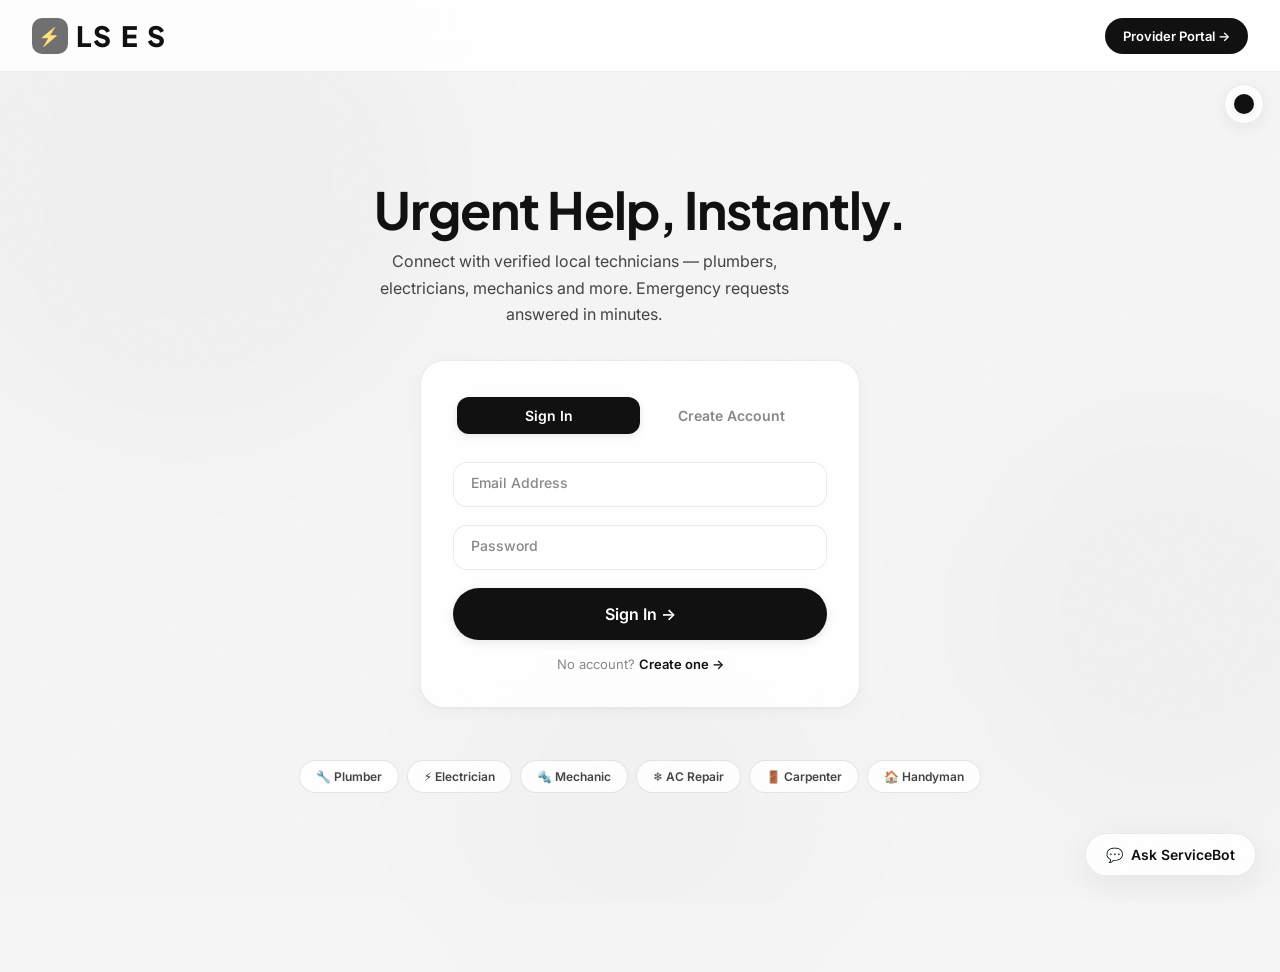
==== commit 34e9e8a1: "update css file and many more for better mobile experince" ====
--- a/frontend/emergency.html
+++ b/frontend/emergency.html
@@ -3,6 +3,8 @@
 <head>
 <meta charset="UTF-8"/>
 <meta name="viewport" content="width=device-width, initial-scale=1.0"/>
+<meta name="description" content="LSES Dashboard. Book services, track requests, and manage your bookings."/>
+<meta name="theme-color" content="#111111"/>
 <title>Dashboard — LSES</title>
 <link rel="stylesheet" href="css/style.css"/>
 <script>(function(){var t=localStorage.getItem('lses_theme');if(t)document.documentElement.setAttribute('data-theme',t);else localStorage.setItem('lses_theme','light-minimal')})()</script>
@@ -215,7 +217,7 @@
 
     <!-- ══════ TRACK TAB ══════ -->
     <div class="dash-panel" id="dpanel-track">
-      <div class="grid-2">
+      <div class="grid-responsive">
         <!-- Track Card -->
         <div class="glass glass-pad anim-up anim-up-1">
           <div class="card-title">
--- a/frontend/css/style.css
+++ b/frontend/css/style.css
@@ -1,6 +1,6 @@
 /* ═══════════════════════════════════════════════════════════════
    LSES — iOS 26 Liquid Glass Design System
-   Complete CSS with 9 themes, glass components, spring animations
+   Mobile-First, Responsive, Clean CSS
    ═══════════════════════════════════════════════════════════════ */
 
 @import url('https://fonts.googleapis.com/css2?family=Inter:wght@300;400;500;600;700;800;900&family=Plus+Jakarta+Sans:wght@400;500;600;700;800&display=swap');
@@ -34,7 +34,7 @@
   --nav-height:72px;
   --icon-opacity:0.6;--icon-hover-opacity:1;--deco-opacity:0.45;
 }
-/* Light Minimal — component overrides for soft icons & dark buttons */
+/* Light Minimal — component overrides */
 [data-theme="light-minimal"] .btn-accent,
 :root .btn-accent{background:#111;color:#fff;box-shadow:0 2px 10px rgba(0,0,0,0.1)}
 [data-theme="light-minimal"] .btn-accent:hover,
@@ -47,15 +47,10 @@
 [data-theme="light-minimal"] .msg.user{background:#111;color:#fff}
 [data-theme="light-minimal"] .btn-ghost{background:#fff;border:1px solid rgba(0,0,0,0.12);color:#222}
 [data-theme="light-minimal"] .glass{box-shadow:0 1px 3px rgba(0,0,0,0.04),0 4px 16px rgba(0,0,0,0.03)}
-[data-theme="light-minimal"] .glass{box-shadow:0 1px 3px rgba(0,0,0,0.04),0 4px 16px rgba(0,0,0,0.03)}
 [data-theme="light-minimal"] .glass:hover{box-shadow:0 2px 8px rgba(0,0,0,0.06),0 8px 24px rgba(0,0,0,0.05)}
-/* Icon & decorative opacity for Light Minimal */
-[data-theme="light-minimal"] .stat-icon,
-[data-theme="light-minimal"] .card-icon,
-[data-theme="light-minimal"] .chip-icon,
-[data-theme="light-minimal"] .empty-icon{opacity:0.6; transition:opacity 0.3s}
-[data-theme="light-minimal"] .logo-icon,
-[data-theme="light-minimal"] .user-avatar{opacity:0.6; transition:opacity 0.3s}
+[data-theme="light-minimal"] .stat-icon,[data-theme="light-minimal"] .card-icon,
+[data-theme="light-minimal"] .chip-icon,[data-theme="light-minimal"] .empty-icon{opacity:0.6;transition:opacity 0.3s}
+[data-theme="light-minimal"] .logo-icon,[data-theme="light-minimal"] .user-avatar{opacity:0.6;transition:opacity 0.3s}
 [data-theme="light-minimal"] .logo:hover .logo-icon,
 [data-theme="light-minimal"] .user-chip:hover .user-avatar,
 [data-theme="light-minimal"] .stat-card:hover .stat-icon,
@@ -63,10 +58,8 @@
 [data-theme="light-minimal"] .service-chip:hover .chip-icon,
 [data-theme="light-minimal"] .service-chip.selected .chip-icon,
 [data-theme="light-minimal"] .chip-pill:hover .chip-icon{opacity:1}
-[data-theme="light-minimal"] .job-footer,
-[data-theme="light-minimal"] .chat-header{border-color:rgba(0,0,0,0.05)}
-[data-theme="light-minimal"] .chip-pill,
-[data-theme="light-minimal"] .service-chip{border-color:rgba(0,0,0,0.1)}
+[data-theme="light-minimal"] .job-footer,[data-theme="light-minimal"] .chat-header{border-color:rgba(0,0,0,0.05)}
+[data-theme="light-minimal"] .chip-pill,[data-theme="light-minimal"] .service-chip{border-color:rgba(0,0,0,0.1)}
 [data-theme="light-minimal"] .info-row{border-color:rgba(0,0,0,0.05)}
 [data-theme="light-minimal"] .warning-box{background:rgba(212,134,10,0.06);border-color:rgba(212,134,10,0.15)}
 [data-theme="light-minimal"] .badge-pending{background:rgba(212,134,10,0.08);color:#996100;border-color:rgba(212,134,10,0.15)}
@@ -76,7 +69,9 @@
 [data-theme="light-minimal"] .tl-dot.active{background:#111;border-color:#111;box-shadow:0 0 12px rgba(0,0,0,0.15)}
 [data-theme="light-minimal"] .navbar{border-bottom-color:rgba(0,0,0,0.06)}
 [data-theme="light-minimal"] .btn-emergency{background:linear-gradient(135deg,#E5383B,#ff6b6b);box-shadow:0 4px 20px rgba(229,56,59,0.25)}
-/* ── THEME: Noir Glass (Transparent B&W) ───────────────────── */
+[data-theme="light-minimal"] .dash-tab.active{background:#111;color:#fff}
+
+/* ── THEME: Noir Glass ───────────────────────────────────────── */
 [data-theme="noir-glass"]{
   --bg:#0a0a0a;--bg-rgb:10,10,10;--is-dark:1;
   --glass:rgba(255,255,255,0.05);--glass-border:rgba(255,255,255,0.12);--glass-hover:rgba(255,255,255,0.1);
@@ -93,6 +88,7 @@
 [data-theme="noir-glass"] .chat-send{background:#fff;color:#0a0a0a}
 [data-theme="noir-glass"] .msg.user{background:rgba(255,255,255,0.15);color:#fff}
 [data-theme="noir-glass"] .jobs-count-pill{background:#fff;color:#0a0a0a}
+
 /* ── THEME: Arctic Light ───────────────────────────────────── */
 [data-theme="arctic-light"]{
   --bg:#f0f4ff;--bg-rgb:240,244,255;--is-dark:0;
@@ -165,7 +161,7 @@
   --orb-1:rgba(94,92,230,0.15);--orb-2:rgba(10,132,255,0.1);--orb-3:rgba(191,90,242,0.08);
   --input-bg:rgba(100,100,255,0.06);--shadow-color:rgba(0,0,20,0.3);
 }
-/* ── THEME: Crystal Clear (Transparent) ────────────────────── */
+/* ── THEME: Crystal Clear ───────────────────────────────────── */
 [data-theme="crystal-clear"]{
   --bg:linear-gradient(135deg,#e8efff 0%,#f5e8ff 50%,#e8fff5 100%);--bg-rgb:240,240,250;
   --glass:rgba(255,255,255,0.3);--glass-border:rgba(255,255,255,0.45);--glass-hover:rgba(255,255,255,0.45);
@@ -184,9 +180,9 @@
 
 /* ── Background Orbs ───────────────────────────────────────── */
 .orb{position:fixed;border-radius:50%;filter:blur(80px);pointer-events:none;z-index:0}
-.orb-1{width:clamp(250px,40vw,500px);height:clamp(250px,40vw,500px);background:var(--orb-1);top:-8%;left:-5%;animation:orbFloat 22s ease-in-out infinite}
-.orb-2{width:clamp(200px,35vw,420px);height:clamp(200px,35vw,420px);background:var(--orb-2);top:45%;right:-8%;animation:orbFloat 18s ease-in-out infinite -5s}
-.orb-3{width:clamp(180px,30vw,380px);height:clamp(180px,30vw,380px);background:var(--orb-3);bottom:-10%;left:35%;animation:orbFloat 25s ease-in-out infinite -12s}
+.orb-1{width:clamp(200px,40vw,500px);height:clamp(200px,40vw,500px);background:var(--orb-1);top:-8%;left:-5%;animation:orbFloat 22s ease-in-out infinite}
+.orb-2{width:clamp(160px,35vw,420px);height:clamp(160px,35vw,420px);background:var(--orb-2);top:45%;right:-8%;animation:orbFloat 18s ease-in-out infinite -5s}
+.orb-3{width:clamp(140px,30vw,380px);height:clamp(140px,30vw,380px);background:var(--orb-3);bottom:-10%;left:35%;animation:orbFloat 25s ease-in-out infinite -12s}
 @keyframes orbFloat{
   0%,100%{transform:translate(0,0) scale(1)}
   25%{transform:translate(40px,-60px) scale(1.08)}
@@ -196,15 +192,16 @@
 
 /* ── Typography ────────────────────────────────────────────── */
 h1,h2,h3,h4{font-family:var(--font-head);font-weight:700;line-height:1.2}
-h1{font-size:clamp(2rem,5vw,3.2rem);letter-spacing:-0.02em}
-h2{font-size:clamp(1.4rem,3vw,1.8rem);letter-spacing:-0.01em}
-h3{font-size:clamp(1.1rem,2.5vw,1.3rem)}
+h1{font-size:clamp(1.7rem,5vw,3.2rem);letter-spacing:-0.02em}
+h2{font-size:clamp(1.3rem,3vw,1.8rem);letter-spacing:-0.01em}
+h3{font-size:clamp(1rem,2.5vw,1.3rem)}
 p{line-height:1.65;color:var(--text-2)}
 
 /* ── Layout ────────────────────────────────────────────────── */
 .page-wrap{position:relative;z-index:1;min-height:100vh}
-.container{max-width:1200px;margin:0 auto;padding:0 24px}
+.container{max-width:1200px;margin:0 auto;padding:0 clamp(12px,3vw,24px);padding-bottom:48px}
 .grid-2{display:grid;grid-template-columns:1fr 1fr;gap:28px}
+.grid-responsive{display:grid;grid-template-columns:1fr 1fr;gap:24px}
 .grid-3{display:grid;grid-template-columns:repeat(3,1fr);gap:20px}
 .grid-4{display:grid;grid-template-columns:repeat(4,1fr);gap:18px}
 .flex-center{display:flex;align-items:center;justify-content:center}
@@ -227,51 +224,57 @@
 }
 .glass:hover{box-shadow:0 12px 48px var(--shadow-color),0 4px 20px var(--accent-glow),inset 0 1px 0 rgba(255,255,255,0.12)}
 .glass-sm{border-radius:var(--radius-lg)}
-.glass-pad{padding:clamp(20px,4vw,32px)}
+.glass-pad{padding:clamp(16px,4vw,32px)}
 
 /* ── Navbar ────────────────────────────────────────────────── */
 .navbar{
   position:sticky;top:0;z-index:100;height:var(--nav-height);
   display:flex;align-items:center;justify-content:space-between;
-  padding:0 clamp(16px,3vw,32px);
+  padding:0 clamp(12px,3vw,32px);
   background:var(--glass);backdrop-filter:blur(30px) saturate(200%);-webkit-backdrop-filter:blur(30px) saturate(200%);
   border-bottom:1px solid var(--glass-border);
-}
-.logo{font-family:var(--font-head);font-size:clamp(22px,3vw,28px);font-weight:800;letter-spacing:2px;color:var(--text-1);display:flex;align-items:center;gap:8px}
+  gap:8px;
+}
+.logo{font-family:var(--font-head);font-size:clamp(18px,3vw,28px);font-weight:800;letter-spacing:2px;color:var(--text-1);display:flex;align-items:center;gap:8px;flex-shrink:0}
 .logo span{color:var(--accent)}
-.logo-icon{width:36px;height:36px;border-radius:10px;background:var(--accent);display:flex;align-items:center;justify-content:center;font-size:18px;color:#fff}
-.nav-links{display:flex;align-items:center;gap:16px}
-.nav-link{font-size:14px;font-weight:500;color:var(--text-2);padding:8px 16px;border-radius:var(--radius-sm);transition:all .3s}
+.logo-icon{width:36px;height:36px;border-radius:10px;background:var(--accent);display:flex;align-items:center;justify-content:center;font-size:18px;color:#fff;flex-shrink:0}
+.nav-links{display:flex;align-items:center;gap:8px;flex-wrap:wrap;justify-content:flex-end}
+.nav-link{font-size:14px;font-weight:500;color:var(--text-2);padding:8px 12px;border-radius:var(--radius-sm);transition:all .3s;white-space:nowrap}
 .nav-link:hover{color:var(--accent);background:var(--accent-soft)}
-.nav-btn{font-size:13px;font-weight:600;color:#fff;background:var(--accent);padding:10px 20px;border-radius:40px;transition:all .3s var(--spring)}
+.nav-btn{font-size:13px;font-weight:600;color:#fff;background:var(--accent);padding:10px 18px;border-radius:40px;transition:all .3s var(--spring);white-space:nowrap}
 .nav-btn:hover{transform:scale(1.05);box-shadow:0 4px 16px var(--accent-glow)}
-.user-chip{display:flex;align-items:center;gap:10px;padding:4px 6px 4px 4px;border-radius:40px;background:var(--glass);border:1px solid var(--glass-border)}
-.user-avatar{width:36px;height:36px;border-radius:50%;background:var(--accent);color:#fff;display:flex;align-items:center;justify-content:center;font-weight:700;font-size:15px}
+.user-chip{display:flex;align-items:center;gap:8px;padding:4px 6px 4px 4px;border-radius:40px;background:var(--glass);border:1px solid var(--glass-border);flex-shrink:0}
+.user-avatar{width:36px;height:36px;border-radius:50%;background:var(--accent);color:#fff;display:flex;align-items:center;justify-content:center;font-weight:700;font-size:15px;flex-shrink:0;overflow:hidden}
 .user-name{font-size:14px;font-weight:600;color:var(--text-1);max-width:120px;overflow:hidden;text-overflow:ellipsis;white-space:nowrap}
-.logout-btn{font-size:12px;font-weight:600;color:var(--danger);padding:6px 12px;border-radius:20px;background:rgba(255,59,48,0.08);transition:all .3s var(--spring)}
+.logout-btn{font-size:12px;font-weight:600;color:var(--danger);padding:6px 12px;border-radius:20px;background:rgba(255,59,48,0.08);transition:all .3s var(--spring);white-space:nowrap}
 .logout-btn:hover{background:rgba(255,59,48,0.15);transform:scale(1.05)}
 
 /* ── Hero / Auth Section ───────────────────────────────────── */
-.hero{display:flex;align-items:center;justify-content:center;min-height:calc(100vh - var(--nav-height));padding:40px 24px;flex-direction:column;gap:32px}
+.hero{
+  display:flex;align-items:center;justify-content:center;
+  min-height:calc(100vh - var(--nav-height));
+  padding:clamp(24px,5vw,40px) clamp(12px,3vw,24px);
+  flex-direction:column;gap:clamp(20px,4vw,32px);
+}
 .hero-brand{text-align:center;animation:fadeSlideUp .8s var(--spring) backwards}
 .hero-brand h1{margin-bottom:8px}
-.hero-brand p{font-size:clamp(14px,2vw,16px);color:var(--text-2);max-width:420px}
+.hero-brand p{font-size:clamp(13px,2vw,16px);color:var(--text-2);max-width:420px}
 .auth-card{width:100%;max-width:440px;animation:fadeSlideUp .8s var(--spring) .1s backwards}
-.auth-card .glass-pad{padding:clamp(24px,5vw,36px)}
 
 /* ── Segmented Control (Tabs) ──────────────────────────────── */
-.seg-control{display:flex;padding:4px;border-radius:var(--radius-md);background:var(--input-bg);margin-bottom:28px;position:relative}
-.tab{flex:1;padding:11px 8px;border-radius:calc(var(--radius-md) - 2px);font-size:14px;font-weight:600;color:var(--text-3);text-align:center;transition:all .4s var(--spring);z-index:1}
+.seg-control{display:flex;padding:4px;border-radius:var(--radius-md);background:var(--input-bg);margin-bottom:24px;position:relative}
+.tab{flex:1;padding:10px 6px;border-radius:calc(var(--radius-md) - 2px);font-size:clamp(12px,2vw,14px);font-weight:600;color:var(--text-3);text-align:center;transition:all .4s var(--spring);z-index:1}
 .tab.active{color:#fff;background:var(--accent);box-shadow:0 2px 12px var(--accent-glow)}
 .tab:not(.active):hover{color:var(--text-1)}
 
 /* ── Form Fields ───────────────────────────────────────────── */
-.form-field{position:relative;margin-bottom:20px}
+.form-field{position:relative;margin-bottom:18px}
 .form-field input,.form-field textarea,.form-field select{
   width:100%;padding:16px 18px 8px;font-size:15px;
   background:var(--input-bg);border:1.5px solid var(--glass-border);border-radius:var(--radius-md);
   backdrop-filter:blur(10px);-webkit-backdrop-filter:blur(10px);
   transition:border-color .3s,box-shadow .3s,background .3s;color:var(--text-1);
+  -webkit-appearance:none;appearance:none;
 }
 .form-field label{
   position:absolute;top:12px;left:18px;font-size:14px;font-weight:500;color:var(--text-3);
@@ -286,8 +289,11 @@
   top:4px;font-size:10px;font-weight:600;color:var(--accent);letter-spacing:.5px;text-transform:uppercase;
 }
 .form-field textarea{min-height:90px;resize:vertical;padding-top:22px}
-.form-field select{appearance:none;padding-right:36px;cursor:pointer}
+.form-field select{appearance:none;-webkit-appearance:none;padding-right:36px;cursor:pointer}
 .form-field .select-arrow{position:absolute;right:14px;top:50%;transform:translateY(-50%);color:var(--text-3);font-size:12px;pointer-events:none}
+
+/* ── Form Row ──────────────────────────────────────────────── */
+.form-row{display:grid;grid-template-columns:1fr 1fr;gap:14px}
 
 /* ── Tab Panels ────────────────────────────────────────────── */
 .tab-panel{display:none}
@@ -299,6 +305,7 @@
   display:inline-flex;align-items:center;justify-content:center;gap:8px;
   padding:14px 28px;font-size:15px;font-weight:600;border-radius:40px;
   transition:all .35s var(--spring);position:relative;overflow:hidden;
+  white-space:nowrap;
 }
 .btn::after{
   content:'';position:absolute;inset:0;border-radius:inherit;opacity:0;
@@ -307,26 +314,35 @@
 }
 .btn:hover::after{opacity:1}
 .btn:active{transform:scale(0.96)!important}
+.btn:disabled{opacity:.6;cursor:not-allowed;transform:none!important}
 .btn-accent{background:var(--accent);color:#fff;box-shadow:0 4px 16px var(--accent-glow)}
-.btn-accent:hover{transform:scale(1.04);box-shadow:0 6px 24px var(--accent-glow)}
+.btn-accent:hover:not(:disabled){transform:scale(1.04);box-shadow:0 6px 24px var(--accent-glow)}
 .btn-danger{background:var(--danger);color:#fff;box-shadow:0 4px 16px rgba(255,59,48,0.3)}
-.btn-danger:hover{transform:scale(1.04);box-shadow:0 6px 24px rgba(255,59,48,0.4)}
+.btn-danger:hover:not(:disabled){transform:scale(1.04);box-shadow:0 6px 24px rgba(255,59,48,0.4)}
 .btn-success{background:var(--success);color:#fff;box-shadow:0 4px 16px rgba(48,209,88,0.3)}
-.btn-success:hover{transform:scale(1.04)}
+.btn-success:hover:not(:disabled){transform:scale(1.04)}
 .btn-info{background:var(--info);color:#fff;box-shadow:0 4px 16px rgba(90,200,250,0.3)}
-.btn-info:hover{transform:scale(1.04)}
+.btn-info:hover:not(:disabled){transform:scale(1.04)}
 .btn-ghost{background:var(--glass);backdrop-filter:blur(12px);color:var(--accent);border:1px solid var(--glass-border)}
-.btn-ghost:hover{background:var(--glass-hover);transform:scale(1.03)}
+.btn-ghost:hover:not(:disabled){background:var(--glass-hover);transform:scale(1.03)}
 .btn-full{width:100%}
 .btn-lg{padding:16px 32px;font-size:16px}
-.btn-sm{padding:10px 18px;font-size:13px}
+.btn-sm{padding:8px 16px;font-size:13px}
+
+/* ── Loading Spinner ───────────────────────────────────────── */
+@keyframes spin{to{transform:rotate(360deg)}}
+.btn-loading::before{
+  content:'';display:inline-block;width:16px;height:16px;border:2px solid rgba(255,255,255,0.35);
+  border-top-color:currentColor;border-radius:50%;animation:spin .7s linear infinite;
+  flex-shrink:0;
+}
 
 /* Emergency Pulse Button */
 .btn-emergency{
   background:linear-gradient(135deg,#FF3B30,#FF6B6B);color:#fff;
   box-shadow:0 4px 24px rgba(255,59,48,0.35);animation:emergencyPulse 2s ease-in-out infinite;
 }
-.btn-emergency:hover{animation:none;transform:scale(1.05);box-shadow:0 8px 32px rgba(255,59,48,0.5)}
+.btn-emergency:hover:not(:disabled){animation:none;transform:scale(1.05);box-shadow:0 8px 32px rgba(255,59,48,0.5)}
 @keyframes emergencyPulse{0%,100%{box-shadow:0 4px 24px rgba(255,59,48,0.35)}50%{box-shadow:0 4px 40px rgba(255,59,48,0.55)}}
 
 /* ── Service Chip Selector ─────────────────────────────────── */
@@ -342,13 +358,18 @@
 .service-chip .chip-icon{font-size:16px}
 
 /* ── Toast Notifications ───────────────────────────────────── */
-#toast-container{position:fixed;top:20px;right:20px;z-index:10001;display:flex;flex-direction:column;gap:10px;pointer-events:none}
+#toast-container{
+  position:fixed;top:clamp(12px,3vw,20px);right:clamp(12px,3vw,20px);
+  z-index:10001;display:flex;flex-direction:column;gap:10px;pointer-events:none;
+  max-width:calc(100vw - 24px);
+}
 .toast{
-  pointer-events:auto;padding:14px 22px;border-radius:var(--radius-md);
+  pointer-events:auto;padding:12px 18px;border-radius:var(--radius-md);
   display:flex;align-items:center;gap:10px;font-size:14px;font-weight:500;
   background:var(--glass);backdrop-filter:blur(24px) saturate(180%);-webkit-backdrop-filter:blur(24px) saturate(180%);
   border:1px solid var(--glass-border);box-shadow:0 8px 32px var(--shadow-color);
-  animation:toastIn .5s var(--spring);min-width:280px;max-width:420px;color:var(--text-1);
+  animation:toastIn .5s var(--spring);min-width:240px;max-width:min(380px,calc(100vw - 24px));color:var(--text-1);
+  word-break:break-word;
 }
 .toast.success .toast-icon{color:var(--success)}
 .toast.error .toast-icon{color:var(--danger)}
@@ -365,29 +386,29 @@
 .badge-pending{background:rgba(255,159,10,0.15);color:#FF9F0A;border-color:rgba(255,159,10,0.25)}
 .badge-assigned{background:rgba(0,122,255,0.12);color:#007AFF;border-color:rgba(0,122,255,0.2)}
 .badge-completed{background:rgba(48,209,88,0.12);color:#30D158;border-color:rgba(48,209,88,0.2)}
-.badge-dot{width:6px;height:6px;border-radius:50%;background:currentColor;animation:dotPulse 1.5s ease infinite}
+.badge-dot{width:6px;height:6px;border-radius:50%;background:currentColor;animation:dotPulse 1.5s ease infinite;flex-shrink:0}
 @keyframes dotPulse{0%,100%{opacity:1}50%{opacity:.4}}
 
 /* ── Availability Badge ────────────────────────────────────── */
-.avail-badge{display:flex;align-items:center;gap:8px;padding:6px 16px;border-radius:40px;font-size:13px;font-weight:700}
+.avail-badge{display:flex;align-items:center;gap:8px;padding:6px 14px;border-radius:40px;font-size:12px;font-weight:700;white-space:nowrap}
 .avail-badge.available{background:rgba(48,209,88,0.12);color:var(--success);box-shadow:0 0 20px rgba(48,209,88,0.15)}
 .avail-badge.busy{background:rgba(255,159,10,0.12);color:var(--warning);box-shadow:0 0 20px rgba(255,159,10,0.15)}
-.avail-dot{width:8px;height:8px;border-radius:50%;background:currentColor;animation:dotPulse 1.5s ease infinite}
+.avail-dot{width:8px;height:8px;border-radius:50%;background:currentColor;animation:dotPulse 1.5s ease infinite;flex-shrink:0}
 
 /* ── Page Header ───────────────────────────────────────────── */
-.page-header{padding:clamp(24px,4vw,40px) 0 clamp(12px,2vw,20px);animation:fadeSlideUp .7s var(--spring) backwards}
-.page-title{font-family:var(--font-head);font-size:clamp(1.5rem,4vw,2.2rem);font-weight:800;color:var(--text-1)}
+.page-header{padding:clamp(20px,4vw,40px) 0 clamp(10px,2vw,20px);animation:fadeSlideUp .7s var(--spring) backwards}
+.page-title{font-family:var(--font-head);font-size:clamp(1.4rem,4vw,2.2rem);font-weight:800;color:var(--text-1)}
 .page-title span{color:var(--accent)}
-.page-sub{font-size:clamp(13px,2vw,15px);color:var(--text-2);margin-top:6px;max-width:500px}
+.page-sub{font-size:clamp(12px,2vw,15px);color:var(--text-2);margin-top:6px;max-width:500px}
 
 /* ── Card Sections ─────────────────────────────────────────── */
-.card-title{display:flex;align-items:center;gap:12px;font-size:clamp(16px,2.5vw,19px);font-weight:700;font-family:var(--font-head);color:var(--text-1);margin-bottom:24px}
+.card-title{display:flex;align-items:center;gap:12px;font-size:clamp(15px,2.5vw,19px);font-weight:700;font-family:var(--font-head);color:var(--text-1);margin-bottom:20px;flex-wrap:wrap}
 .card-icon{width:42px;height:42px;border-radius:14px;display:flex;align-items:center;justify-content:center;font-size:20px;background:var(--accent-soft);flex-shrink:0}
 
 /* ── Stats Cards ───────────────────────────────────────────── */
-.stat-card{text-align:center;padding:clamp(16px,3vw,24px)}
+.stat-card{text-align:center;padding:clamp(12px,3vw,24px)}
 .stat-icon{font-size:28px;margin-bottom:8px}
-.stat-num{font-family:var(--font-head);font-size:clamp(28px,4vw,40px);font-weight:800;line-height:1;margin-bottom:4px}
+.stat-num{font-family:var(--font-head);font-size:clamp(24px,4vw,40px);font-weight:800;line-height:1;margin-bottom:4px}
 .stat-num.green{color:var(--success)}
 .stat-num.orange{color:var(--warning)}
 .stat-num.blue{color:var(--accent)}
@@ -395,23 +416,23 @@
 .stat-label{font-size:12px;font-weight:600;color:var(--text-3);text-transform:uppercase;letter-spacing:.5px}
 
 /* ── Job Cards ─────────────────────────────────────────────── */
-.jobs-grid{display:grid;grid-template-columns:repeat(auto-fill,minmax(320px,1fr));gap:20px}
-.job-card{padding:clamp(18px,3vw,24px);transition:transform .35s var(--spring),box-shadow .35s var(--ease)}
+.jobs-grid{display:grid;grid-template-columns:repeat(auto-fill,minmax(min(300px,100%),1fr));gap:20px}
+.job-card{padding:clamp(16px,3vw,24px);transition:transform .35s var(--spring),box-shadow .35s var(--ease)}
 .job-card:hover{transform:translateY(-4px)}
-.job-header{display:flex;align-items:center;justify-content:space-between;margin-bottom:14px}
+.job-header{display:flex;align-items:center;justify-content:space-between;margin-bottom:14px;gap:8px;flex-wrap:wrap}
 .job-id{font-size:12px;font-weight:700;color:var(--text-3);text-transform:uppercase;letter-spacing:.5px}
 .job-service-chip{font-size:11px;font-weight:700;padding:4px 12px;border-radius:20px;background:var(--accent-soft);color:var(--accent)}
 .job-name{font-size:16px;font-weight:700;color:var(--text-1);margin-bottom:4px}
 .job-phone{font-size:13px;color:var(--text-2);margin-bottom:10px;display:flex;align-items:center;gap:6px}
 .job-desc{font-size:13px;color:var(--text-3);line-height:1.5;margin-bottom:16px;display:-webkit-box;-webkit-line-clamp:2;-webkit-box-orient:vertical;overflow:hidden}
-.job-footer{display:flex;align-items:center;justify-content:space-between;padding-top:14px;border-top:1px solid var(--glass-border)}
+.job-footer{display:flex;align-items:center;justify-content:space-between;padding-top:14px;border-top:1px solid var(--glass-border);gap:8px;flex-wrap:wrap}
 .job-time{font-size:12px;color:var(--text-3);display:flex;align-items:center;gap:4px}
 
 /* ── Active Job Card ───────────────────────────────────────── */
-.active-job{padding:clamp(20px,4vw,28px);border:2px solid var(--accent);border-radius:var(--radius-xl)}
-.active-job .aj-header{display:flex;align-items:flex-start;justify-content:space-between;margin-bottom:20px}
-.active-job .aj-badge{padding:6px 14px;border-radius:20px;font-size:11px;font-weight:800;background:var(--accent-soft);color:var(--accent);text-transform:uppercase;letter-spacing:.5px}
-.aj-info-grid{display:grid;grid-template-columns:repeat(auto-fit,minmax(140px,1fr));gap:14px;margin-bottom:16px}
+.active-job{padding:clamp(16px,4vw,28px);border:2px solid var(--accent);border-radius:var(--radius-xl)}
+.active-job .aj-header{display:flex;align-items:flex-start;justify-content:space-between;margin-bottom:20px;gap:12px;flex-wrap:wrap}
+.active-job .aj-badge{padding:6px 14px;border-radius:20px;font-size:11px;font-weight:800;background:var(--accent-soft);color:var(--accent);text-transform:uppercase;letter-spacing:.5px;white-space:nowrap}
+.aj-info-grid{display:grid;grid-template-columns:repeat(auto-fit,minmax(130px,1fr));gap:12px;margin-bottom:16px}
 .aj-info-item .aj-lbl{font-size:11px;font-weight:600;color:var(--text-3);text-transform:uppercase;letter-spacing:.5px;margin-bottom:2px}
 .aj-info-item .aj-val{font-size:15px;font-weight:600;color:var(--text-1)}
 .aj-desc-text{font-size:14px;color:var(--text-2);line-height:1.6;padding:14px;background:var(--input-bg);border-radius:var(--radius-sm);margin-bottom:18px}
@@ -437,9 +458,10 @@
 }
 .refresh-bar-fill{height:100%;background:var(--accent);transition:width 1s linear;border-radius:0 2px 2px 0}
 .countdown-pill{
-  display:flex;align-items:center;gap:10px;padding:8px 16px;
+  display:flex;align-items:center;gap:10px;padding:8px 14px;
   border-radius:40px;font-size:13px;font-weight:600;color:var(--text-2);
   background:var(--glass);backdrop-filter:blur(12px);border:1px solid var(--glass-border);
+  flex-shrink:0;
 }
 .countdown-ring{position:relative;width:32px;height:32px}
 .countdown-ring svg{width:100%;height:100%;transform:rotate(-90deg)}
@@ -448,13 +470,13 @@
 .countdown-num{position:absolute;inset:0;display:flex;align-items:center;justify-content:center;font-size:11px;font-weight:800;color:var(--accent)}
 
 /* ── Provider Dashboard Layout ─────────────────────────────── */
-.dash-layout{display:grid;grid-template-columns:280px 1fr;gap:28px;padding:clamp(20px,3vw,32px) 0}
-.dash-sidebar{display:flex;flex-direction:column;gap:16px}
+.dash-layout{display:grid;grid-template-columns:260px 1fr;gap:24px;padding:clamp(16px,3vw,32px) 0}
+.dash-sidebar{display:flex;flex-direction:column;gap:14px}
 .dash-main{min-width:0}
-.section-header{display:flex;align-items:center;justify-content:space-between;margin-bottom:20px}
-.section-title{font-family:var(--font-head);font-size:clamp(18px,2.5vw,22px);font-weight:700;color:var(--text-1);display:flex;align-items:center;gap:10px}
-.jobs-count-pill{padding:4px 14px;border-radius:40px;font-size:12px;font-weight:700;background:var(--accent);color:#fff}
-.empty-state{text-align:center;padding:clamp(32px,5vw,60px) 20px;color:var(--text-3)}
+.section-header{display:flex;align-items:center;justify-content:space-between;margin-bottom:20px;gap:12px;flex-wrap:wrap}
+.section-title{font-family:var(--font-head);font-size:clamp(16px,2.5vw,22px);font-weight:700;color:var(--text-1);display:flex;align-items:center;gap:10px}
+.jobs-count-pill{padding:4px 14px;border-radius:40px;font-size:12px;font-weight:700;background:var(--accent);color:#fff;white-space:nowrap}
+.empty-state{text-align:center;padding:clamp(24px,5vw,60px) 20px;color:var(--text-3)}
 .empty-icon{font-size:48px;margin-bottom:12px}
 .empty-title{font-size:16px;font-weight:600;color:var(--text-2);margin-bottom:6px}
 
@@ -462,23 +484,23 @@
 .info-row{display:flex;justify-content:space-between;align-items:center;padding:10px 0;border-bottom:1px solid var(--glass-border)}
 .info-row:last-child{border-bottom:none}
 .info-lbl{font-size:13px;font-weight:500;color:var(--text-3)}
-.info-val{font-size:14px;font-weight:600;color:var(--text-1)}
+.info-val{font-size:14px;font-weight:600;color:var(--text-1);text-align:right}
 
 /* ── Track Result Card ─────────────────────────────────────── */
-.track-result{padding:clamp(20px,4vw,28px)}
-.track-header{display:flex;justify-content:space-between;align-items:flex-start;margin-bottom:20px}
-.track-id{font-family:var(--font-head);font-size:clamp(20px,3vw,28px);font-weight:800;color:var(--text-1)}
+.track-result{padding:clamp(16px,4vw,28px)}
+.track-header{display:flex;justify-content:space-between;align-items:flex-start;margin-bottom:20px;gap:12px;flex-wrap:wrap}
+.track-id{font-family:var(--font-head);font-size:clamp(18px,3vw,28px);font-weight:800;color:var(--text-1)}
 .track-id-label{font-size:11px;font-weight:600;color:var(--text-3);text-transform:uppercase;letter-spacing:.5px;margin-bottom:4px}
 
 /* ── Service Chips Strip ───────────────────────────────────── */
-.chips-strip{display:flex;flex-wrap:wrap;gap:10px;justify-content:center;margin-top:24px;animation:fadeSlideUp .8s var(--spring) .3s backwards}
-.chip-pill{padding:8px 18px;border-radius:40px;font-size:13px;font-weight:600;display:flex;align-items:center;gap:6px;background:var(--glass);backdrop-filter:blur(12px);border:1px solid var(--glass-border);color:var(--text-2);transition:all .3s var(--spring)}
+.chips-strip{display:flex;flex-wrap:wrap;gap:8px;justify-content:center;margin-top:20px;animation:fadeSlideUp .8s var(--spring) .3s backwards}
+.chip-pill{padding:8px 16px;border-radius:40px;font-size:12px;font-weight:600;display:flex;align-items:center;gap:6px;background:var(--glass);backdrop-filter:blur(12px);border:1px solid var(--glass-border);color:var(--text-2);transition:all .3s var(--spring)}
 .chip-pill:hover{transform:scale(1.05);border-color:var(--accent);color:var(--accent)}
 
 /* ── Theme Switcher ────────────────────────────────────────── */
-.theme-switcher{position:fixed;top:calc(var(--nav-height) + 12px);right:20px;z-index:10002;display:flex;flex-direction:column;align-items:flex-end;gap:8px}
+.theme-switcher{position:fixed;top:calc(var(--nav-height) + 12px);right:16px;z-index:200;display:flex;flex-direction:column;align-items:flex-end;gap:8px}
 .theme-toggle{
-  width:42px;height:42px;border-radius:50%;
+  width:40px;height:40px;border-radius:50%;
   background:var(--glass);backdrop-filter:blur(20px);-webkit-backdrop-filter:blur(20px);
   border:1px solid var(--glass-border);
   display:flex;align-items:center;justify-content:center;
@@ -486,17 +508,17 @@
   transition:all .35s var(--spring);
 }
 .theme-toggle:hover{transform:scale(1.1);box-shadow:0 6px 24px var(--shadow-color)}
-.theme-toggle-dot{width:22px;height:22px;border-radius:50%;background:var(--accent);transition:background .3s;box-shadow:0 2px 8px var(--accent-glow)}
+.theme-toggle-dot{width:20px;height:20px;border-radius:50%;background:var(--accent);transition:background .3s;box-shadow:0 2px 8px var(--accent-glow)}
 .theme-picker{
-  display:none;padding:14px;border-radius:18px;
+  display:none;padding:12px;border-radius:16px;
   background:var(--glass);backdrop-filter:blur(24px) saturate(180%);-webkit-backdrop-filter:blur(24px) saturate(180%);
   border:1px solid var(--glass-border);box-shadow:0 12px 48px var(--shadow-color);
-  grid-template-columns:repeat(5,1fr);gap:10px;
+  grid-template-columns:repeat(4,1fr);gap:8px;
   animation:fadeScale .3s var(--spring);overflow:visible;
 }
 .theme-picker.open{display:grid}
 .theme-dot{
-  width:30px;height:30px;border-radius:50%;border:2.5px solid transparent;
+  width:28px;height:28px;border-radius:50%;border:2.5px solid transparent;
   transition:all .3s var(--spring);position:relative;
   box-shadow:0 2px 8px rgba(0,0,0,0.15);
 }
@@ -514,7 +536,7 @@
 /* ── Chatbot Widget ────────────────────────────────────────── */
 #chat-fab{
   position:fixed;bottom:24px;right:24px;z-index:9999;
-  padding:14px 22px;border-radius:40px;font-size:14px;font-weight:600;
+  padding:12px 20px;border-radius:40px;font-size:14px;font-weight:600;
   background:var(--glass);backdrop-filter:blur(20px);-webkit-backdrop-filter:blur(20px);
   border:1px solid var(--glass-border);box-shadow:0 8px 32px var(--shadow-color);
   color:var(--text-1);display:flex;align-items:center;gap:8px;
@@ -523,8 +545,8 @@
 #chat-fab:hover{transform:scale(1.06);box-shadow:0 12px 40px var(--shadow-color)}
 #chat-fab.active{border-radius:50%;padding:14px;width:52px;height:52px;justify-content:center}
 #chat-window{
-  position:fixed;bottom:90px;right:24px;z-index:9998;
-  width:min(380px,calc(100vw - 48px));height:520px;
+  position:fixed;bottom:84px;right:24px;z-index:9998;
+  width:min(360px,calc(100vw - 32px));height:500px;
   background:var(--glass);backdrop-filter:blur(30px) saturate(200%);-webkit-backdrop-filter:blur(30px) saturate(200%);
   border:1px solid var(--glass-border);border-radius:var(--radius-xl);
   box-shadow:0 20px 60px var(--shadow-color);
@@ -534,14 +556,14 @@
 }
 #chat-window.open{transform:none;opacity:1;pointer-events:auto}
 .chat-header{
-  padding:18px 22px;display:flex;align-items:center;justify-content:space-between;
+  padding:16px 20px;display:flex;align-items:center;justify-content:space-between;
   border-bottom:1px solid var(--glass-border);flex-shrink:0;
 }
 .chat-header-title{font-weight:700;font-size:15px;display:flex;align-items:center;gap:8px}
-.chat-header-title .chat-status{width:8px;height:8px;border-radius:50%;background:var(--success);animation:dotPulse 1.5s ease infinite}
+.chat-header-title .chat-status{width:8px;height:8px;border-radius:50%;background:var(--success);animation:dotPulse 1.5s ease infinite;flex-shrink:0}
 .chat-close{width:30px;height:30px;border-radius:50%;background:var(--input-bg);display:flex;align-items:center;justify-content:center;font-size:14px;transition:all .3s var(--spring)}
 .chat-close:hover{background:rgba(255,59,48,0.1);color:var(--danger);transform:scale(1.1)}
-.chat-messages{flex:1;overflow-y:auto;padding:18px;display:flex;flex-direction:column;gap:10px}
+.chat-messages{flex:1;overflow-y:auto;padding:16px;display:flex;flex-direction:column;gap:10px}
 .msg{max-width:82%;padding:12px 16px;border-radius:18px;font-size:14px;line-height:1.55;word-break:break-word;animation:msgIn .35s var(--spring)}
 .msg.user{align-self:flex-end;background:var(--accent);color:#fff;border-bottom-right-radius:6px}
 .msg.bot{align-self:flex-start;background:var(--glass-hover);border:1px solid var(--glass-border);color:var(--text-1);border-bottom-left-radius:6px}
@@ -553,11 +575,11 @@
 .chat-typing span:nth-child(3){animation-delay:.3s}
 @keyframes typingBounce{0%,80%,100%{transform:translateY(0)}40%{transform:translateY(-6px)}}
 .chat-input-row{
-  display:flex;gap:8px;padding:14px 16px;border-top:1px solid var(--glass-border);
+  display:flex;gap:8px;padding:12px 14px;border-top:1px solid var(--glass-border);
   background:var(--glass);flex-shrink:0;
 }
 .chat-input-row input{
-  flex:1;padding:12px 16px;border-radius:40px;font-size:14px;
+  flex:1;padding:10px 14px;border-radius:40px;font-size:14px;
   background:var(--input-bg);border:1px solid var(--glass-border);
   transition:border-color .3s,box-shadow .3s;
 }
@@ -570,19 +592,57 @@
 .chat-send:hover{transform:scale(1.1);box-shadow:0 4px 16px var(--accent-glow)}
 
 /* ── Provider Auth Wrapper ─────────────────────────────────── */
-.auth-wrapper{display:flex;align-items:center;justify-content:center;min-height:calc(100vh - var(--nav-height));padding:40px 24px;flex-direction:column;gap:28px}
+.auth-wrapper{display:flex;align-items:center;justify-content:center;min-height:calc(100vh - var(--nav-height));padding:clamp(20px,5vw,40px) clamp(12px,3vw,24px);flex-direction:column;gap:24px}
 .auth-logo{text-align:center;margin-bottom:8px}
 .auth-logo h2{font-size:14px;font-weight:700;color:var(--text-3);text-transform:uppercase;letter-spacing:2px;margin-top:10px}
 #provider-dashboard{display:none}
-
-/* ── Form Row ──────────────────────────────────────────────── */
-.form-row{display:grid;grid-template-columns:1fr 1fr;gap:16px}
 
 /* ── Warning Box ───────────────────────────────────────────── */
 .warning-box{
   margin-top:18px;padding:14px 18px;border-radius:var(--radius-sm);
   background:rgba(255,159,10,0.08);border:1px solid rgba(255,159,10,0.2);
   font-size:13px;color:var(--warning);display:flex;align-items:center;gap:8px;line-height:1.5;
+}
+
+/* ── Location Panel ────────────────────────────────────────── */
+.location-panel{
+  display:flex;align-items:center;justify-content:space-between;gap:12px;
+  padding:12px 14px;border-radius:var(--radius-md);
+  background:var(--input-bg);border:1px solid var(--glass-border);font-size:13px;color:var(--text-2);
+  flex-wrap:wrap;
+}
+.compact-panel{padding:10px 12px}
+
+/* ── Photo Upload UI ───────────────────────────────────────── */
+.photo-upload-wrap{
+  display:flex;align-items:center;gap:16px;
+  padding:12px;border-radius:var(--radius-md);
+  background:var(--input-bg);border:1.5px dashed var(--glass-border);
+  transition:border-color .3s;
+  flex-wrap:wrap;
+}
+.photo-upload-wrap:hover{border-color:var(--accent)}
+.photo-avatar{
+  width:64px;height:64px;border-radius:50%;
+  background:var(--glass);border:2px solid var(--glass-border);
+  display:flex;align-items:center;justify-content:center;
+  overflow:hidden;font-size:26px;color:var(--text-3);
+  flex-shrink:0;transition:all .3s;
+}
+.photo-avatar img{width:100%;height:100%;object-fit:cover;border-radius:50%}
+.photo-upload-info{flex:1;min-width:0}
+.photo-upload-info p{font-size:12px;color:var(--text-3);margin-top:4px}
+.photo-upload-btn{
+  display:inline-flex;align-items:center;gap:6px;
+  padding:8px 16px;border-radius:40px;font-size:13px;font-weight:600;
+  background:var(--accent-soft);color:var(--accent);border:1px solid var(--accent-soft);
+  cursor:pointer;transition:all .3s var(--spring);white-space:nowrap;
+}
+.photo-upload-btn:hover{background:var(--accent);color:#fff}
+.photo-upload-input{display:none}
+.photo-upload-label{
+  display:block;font-size:11px;font-weight:600;color:var(--text-3);
+  text-transform:uppercase;letter-spacing:.5px;margin-bottom:8px;
 }
 
 /* ── Keyframe Animations ───────────────────────────────────── */
@@ -596,51 +656,13 @@
 .ripple{position:absolute;border-radius:50%;background:rgba(255,255,255,0.3);transform:scale(0);animation:rippleAnim .6s ease-out;pointer-events:none}
 @keyframes rippleAnim{to{transform:scale(4);opacity:0}}
 
-/* ── Page bottom spacing ───────────────────────────────────── */
-.container{padding-bottom:48px}
-
-/* ── Responsive ────────────────────────────────────────────── */
-@media(max-width:1024px){
-  .dash-layout{grid-template-columns:1fr}
-  .dash-sidebar{flex-direction:row;flex-wrap:wrap;gap:12px}
-  .dash-sidebar .stat-card{flex:1;min-width:140px}
-}
-@media(max-width:768px){
-  .grid-2,.form-row{grid-template-columns:1fr}
-  .grid-4{grid-template-columns:repeat(2,1fr)}
-  .navbar{padding:0 16px;height:60px;--nav-height:60px}
-  .jobs-grid{grid-template-columns:1fr}
-  .theme-switcher{top:calc(60px + 8px);right:12px}
-  .theme-toggle{width:36px;height:36px}
-  .theme-toggle-dot{width:18px;height:18px}
-  .theme-picker{padding:10px;gap:6px;grid-template-columns:repeat(5,1fr)}
-  .theme-dot{width:24px;height:24px}
-  #chat-fab{bottom:16px;right:16px;padding:12px 18px;font-size:13px}
-  #chat-window{bottom:76px;right:16px;height:460px}
-  .hero{padding:24px 16px;min-height:calc(100vh - 60px)}
-}
-@media(max-width:480px){
-  .chip-grid{gap:6px}
-  .service-chip{padding:8px 12px;font-size:12px}
-  .grid-4{grid-template-columns:1fr 1fr}
-  .user-name{display:none}
-  #chat-fab .fab-text{display:none}
-  #chat-fab{padding:14px;border-radius:50%;width:52px;height:52px;justify-content:center}
-}
-
-/* Extended booking and provider dashboard */
-.booking-shell{display:grid;grid-template-columns:minmax(0,1.15fr) minmax(320px,.95fr);gap:28px;align-items:start}
-.booking-side{display:flex;flex-direction:column;gap:22px}
+/* ── Extended booking and provider dashboard ───────────────── */
+.booking-shell{display:grid;grid-template-columns:minmax(0,1.15fr) minmax(280px,.9fr);gap:24px;align-items:start}
+.booking-side{display:flex;flex-direction:column;gap:20px}
 .booking-form-card,.provider-directory-card,.payment-summary-card,.profile-card{display:flex;flex-direction:column;gap:16px}
 .section-copy{font-size:14px;color:var(--text-2);line-height:1.6}
 .small-kicker{font-size:11px;font-weight:700;color:var(--text-3);text-transform:uppercase;letter-spacing:.6px;margin-bottom:4px}
-.location-panel{
-  display:flex;align-items:center;justify-content:space-between;gap:14px;
-  padding:14px 16px;border-radius:var(--radius-md);
-  background:var(--input-bg);border:1px solid var(--glass-border);font-size:13px;color:var(--text-2)
-}
-.compact-panel{padding:12px 14px}
-.directory-head{display:flex;align-items:flex-start;justify-content:space-between;gap:16px}
+.directory-head{display:flex;align-items:flex-start;justify-content:space-between;gap:16px;flex-wrap:wrap}
 .sort-select{
   min-width:120px;padding:10px 12px;border-radius:12px;
   background:var(--input-bg);border:1px solid var(--glass-border);color:var(--text-1)
@@ -652,20 +674,20 @@
 }
 .provider-result-card.selected{border-color:var(--accent);box-shadow:0 0 0 1px var(--accent-soft)}
 .provider-result-head,.history-card-head,.selected-provider-head{
-  display:flex;align-items:flex-start;justify-content:space-between;gap:12px
+  display:flex;align-items:flex-start;justify-content:space-between;gap:12px;flex-wrap:wrap
 }
 .provider-name-row,.history-card-title,.selected-provider-name{font-size:16px;font-weight:700;color:var(--text-1)}
 .provider-meta-row,.history-card-sub,.selected-provider-meta{font-size:13px;color:var(--text-3);margin-top:4px;line-height:1.5}
-.provider-detail-line{font-size:13px;color:var(--text-2);line-height:1.6}
+.provider-detail-line{font-size:13px;color:var(--text-2);line-height:1.6;margin-top:4px;word-break:break-word}
 .provider-card-actions,.history-meta-row{
-  display:flex;align-items:center;justify-content:space-between;gap:12px;margin-top:10px
+  display:flex;align-items:center;justify-content:space-between;gap:12px;margin-top:10px;flex-wrap:wrap
 }
 .rating-pill,.mini-badge{
   display:inline-flex;align-items:center;gap:6px;padding:6px 10px;border-radius:999px;
-  background:var(--accent-soft);color:var(--accent);font-size:12px;font-weight:700
+  background:var(--accent-soft);color:var(--accent);font-size:12px;font-weight:700;white-space:nowrap;
 }
 .history-status-stack{display:flex;flex-direction:column;gap:6px;align-items:flex-end}
-.selected-provider-empty,.empty-state-inline{font-size:14px;color:var(--text-3);line-height:1.6}
+.selected-provider-empty,.empty-state-inline{font-size:14px;color:var(--text-3);line-height:1.6;padding:8px 0}
 .amount-breakdown{display:flex;flex-direction:column;gap:2px}
 .total-amount{font-size:18px}
 .dashboard-lower-grid{display:grid;grid-template-columns:1fr 1fr;gap:24px;margin-top:28px}
@@ -674,16 +696,16 @@
   margin-top:8px;padding:14px;border-radius:var(--radius-sm);
   background:var(--glass);border:1px solid var(--glass-border);font-size:13px;color:var(--text-2);line-height:1.6
 }
-.provider-dashboard-grid{display:grid;grid-template-columns:320px 1fr;gap:28px;padding:26px 0}
+.provider-dashboard-grid{display:grid;grid-template-columns:300px 1fr;gap:28px;padding:26px 0}
 .provider-sidebar{display:flex;flex-direction:column;gap:16px}
 .provider-main{min-width:0}
 .profile-form{display:flex;flex-direction:column;gap:14px}
 .booking-job-card{display:flex;flex-direction:column;gap:10px}
 .booking-map{
-  width:100%;min-height:220px;border:0;border-radius:var(--radius-md);
+  width:100%;min-height:200px;border:0;border-radius:var(--radius-md);
   background:var(--input-bg);margin-top:8px
 }
-.compact-map{min-height:180px}
+.compact-map{min-height:160px}
 
 /* ── Dashboard Tabs ────────────────────────────────────────── */
 .dash-tabs{
@@ -691,15 +713,14 @@
   background:var(--input-bg);margin-bottom:24px;flex-wrap:wrap;
 }
 .dash-tab{
-  flex:1;min-width:120px;padding:12px 16px;border-radius:calc(var(--radius-lg) - 2px);
-  font-size:14px;font-weight:600;color:var(--text-3);text-align:center;
+  flex:1;min-width:80px;padding:11px 12px;border-radius:calc(var(--radius-lg) - 2px);
+  font-size:clamp(12px,1.8vw,14px);font-weight:600;color:var(--text-3);text-align:center;
   transition:all .4s var(--spring);z-index:1;white-space:nowrap;
 }
 .dash-tab.active{color:#fff;background:var(--accent);box-shadow:0 2px 12px var(--accent-glow)}
 .dash-tab:not(.active):hover{color:var(--text-1);background:var(--glass)}
 .dash-panel{display:none}
 .dash-panel.active{display:block;animation:fadeIn .35s var(--ease)}
-[data-theme="light-minimal"] .dash-tab.active{background:#111;color:#fff}
 
 /* ── Filter Bar ───────────────────────────────────────────── */
 .filter-bar{
@@ -709,29 +730,144 @@
 .filter-bar .btn{flex-shrink:0;white-space:nowrap}
 
 /* ── Provider Result Card Enhancements ────────────────────── */
-.provider-result-card{
-  transition:all .35s var(--spring);
-}
-.provider-result-card:hover{
-  transform:translateY(-2px);
-  box-shadow:0 4px 16px var(--shadow-color);
-}
-.provider-result-card.selected{
-  border-color:var(--accent);
-  box-shadow:0 0 0 2px var(--accent-soft),0 4px 16px var(--shadow-color);
-}
-
+.provider-result-card{transition:all .35s var(--spring)}
+.provider-result-card:hover{transform:translateY(-2px);box-shadow:0 4px 16px var(--shadow-color)}
+.provider-result-card.selected{border-color:var(--accent);box-shadow:0 0 0 2px var(--accent-soft),0 4px 16px var(--shadow-color)}
+
+/* ═══════════════════════════════════════════════════════════════
+   RESPONSIVE BREAKPOINTS — Mobile First
+   ═══════════════════════════════════════════════════════════════ */
+
+/* ── 1100px and below ──────────────────────────────────────── */
 @media(max-width:1100px){
   .booking-shell,.dashboard-lower-grid,.provider-dashboard-grid{grid-template-columns:1fr}
   .provider-sidebar{order:-1}
 }
 
+/* ── 1024px and below ──────────────────────────────────────── */
+@media(max-width:1024px){
+  .dash-layout{grid-template-columns:1fr}
+  .dash-sidebar{flex-direction:row;flex-wrap:wrap;gap:12px}
+  .dash-sidebar .stat-card{flex:1;min-width:120px}
+}
+
+/* ── 768px and below ───────────────────────────────────────── */
+@media(max-width:768px){
+  :root{--nav-height:60px}
+  .navbar{padding:0 12px}
+  .navbar .logo-icon{width:30px;height:30px;font-size:15px}
+  .user-name{display:none}
+  .logout-btn{padding:5px 10px;font-size:11px}
+
+  .grid-2,.grid-3,.grid-responsive{grid-template-columns:1fr}
+  .grid-4{grid-template-columns:repeat(2,1fr)}
+  .form-row{grid-template-columns:1fr;gap:0}
+
+  .jobs-grid{grid-template-columns:1fr}
+  .theme-switcher{top:calc(60px + 8px);right:12px}
+  .theme-toggle{width:36px;height:36px}
+  .theme-toggle-dot{width:17px;height:17px}
+  .theme-picker{padding:10px;gap:6px;grid-template-columns:repeat(4,1fr)}
+  .theme-dot{width:24px;height:24px}
+
+  #chat-fab{bottom:16px;right:16px;padding:11px 16px;font-size:13px}
+  #chat-window{bottom:72px;right:16px;height:440px;width:min(340px,calc(100vw - 32px))}
+
+  .hero{padding:20px 12px}
+  .auth-card{max-width:100%}
+  .booking-shell{grid-template-columns:1fr}
+  .dashboard-lower-grid{grid-template-columns:1fr}
+}
+
+/* ── 480px and below ───────────────────────────────────────── */
+@media(max-width:480px){
+  :root{--nav-height:56px}
+  .navbar{padding:0 10px;gap:6px}
+  .navbar .logo-icon{display:none}
+  .logo{font-size:18px;letter-spacing:1px}
+
+  .hero{padding:16px 10px;gap:16px}
+  .hero-brand h1{font-size:1.55rem}
+  .glass-pad{padding:16px}
+  .auth-card{border-radius:var(--radius-lg)}
+
+  .seg-control{margin-bottom:18px}
+  .tab{padding:9px 4px;font-size:12px}
+
+  .form-row{grid-template-columns:1fr}
+  .form-field{margin-bottom:14px}
+  .form-field input,.form-field select,.form-field textarea{padding:14px 14px 6px;font-size:14px}
+  .form-field label{left:14px;font-size:13px}
+  .form-field input:focus+label,.form-field input:not(:placeholder-shown)+label,
+  .form-field textarea:focus+label,.form-field textarea:not(:placeholder-shown)+label,
+  .form-field select:focus+label,.form-field select:not([data-empty])+label{top:3px;font-size:9px}
+
+  .btn-lg{padding:14px 24px;font-size:15px}
+  .btn-sm{padding:7px 12px;font-size:12px}
+
+  .chip-grid{gap:6px}
+  .service-chip{padding:8px 12px;font-size:12px}
+  .grid-4{grid-template-columns:1fr 1fr}
+
+  #chat-fab .fab-text{display:none}
+  #chat-fab{padding:14px;border-radius:50%;width:50px;height:50px;justify-content:center}
+  #chat-window{bottom:76px;right:10px;width:calc(100vw - 20px);left:10px}
+
+  .theme-switcher{right:8px;top:calc(56px + 6px)}
+  .theme-picker{grid-template-columns:repeat(4,1fr);gap:5px;padding:8px}
+  .theme-dot{width:22px;height:22px}
+
+  .dash-tabs{gap:2px;padding:3px}
+  .dash-tab{min-width:0;padding:9px 6px;font-size:11px}
+
+  .chips-strip{gap:6px}
+  .chip-pill{padding:6px 12px;font-size:11px}
+
+  .stat-num{font-size:clamp(22px,5vw,32px)}
+  .dash-sidebar .stat-card{min-width:80px}
+
+  .photo-upload-wrap{gap:12px}
+  .photo-avatar{width:52px;height:52px;font-size:22px}
+
+  .aj-info-grid{grid-template-columns:1fr 1fr}
+
+  .location-panel{flex-direction:column;align-items:flex-start;gap:10px}
+
+  .section-header{flex-direction:column;align-items:flex-start}
+
+  .provider-result-head{flex-direction:column}
+  .history-card-head{flex-direction:column}
+  .history-status-stack{align-items:flex-start}
+  .provider-card-actions{flex-direction:column;align-items:flex-start}
+
+  .toast{min-width:0;font-size:13px;padding:10px 14px}
+  #toast-container{right:10px;top:10px;left:10px;max-width:none}
+  @keyframes toastIn{from{opacity:0;transform:translateY(-20px) scale(0.95)}to{opacity:1;transform:none}}
+}
+
+/* ── 320px and below ───────────────────────────────────────── */
+@media(max-width:320px){
+  :root{--nav-height:52px}
+  .hero{padding:12px 8px}
+  .glass-pad{padding:12px}
+  .hero-brand h1{font-size:1.35rem}
+  .auth-card{border-radius:var(--radius-md)}
+  .btn-lg{padding:13px 20px;font-size:14px}
+  .chips-strip{display:none}
+  .logo{font-size:17px}
+  .tab{padding:8px 2px;font-size:11px}
+  .form-field input,.form-field select{font-size:14px}
+  .aj-info-grid{grid-template-columns:1fr}
+  .dash-tab{font-size:10px;padding:8px 4px}
+  .booking-shell{gap:14px}
+}
+
+/* ── Utility: Stack cols on small filter bar ───────────────── */
 @media(max-width:640px){
-  .location-panel,.directory-head,.provider-result-head,.history-card-head,.selected-provider-head,.provider-card-actions,.history-meta-row{
+  .filter-bar{flex-direction:column;align-items:stretch}
+  .filter-bar .form-field{flex:none;width:100%}
+  .location-panel,.directory-head,.selected-provider-head,.selected-provider-card .flex-between{
     flex-direction:column;align-items:flex-start
   }
-  .history-status-stack{align-items:flex-start}
-  .filter-bar{flex-direction:column}
   .dash-tabs{flex-wrap:wrap}
-  .dash-tab{min-width:0;font-size:12px;padding:10px 12px}
-}
+}
